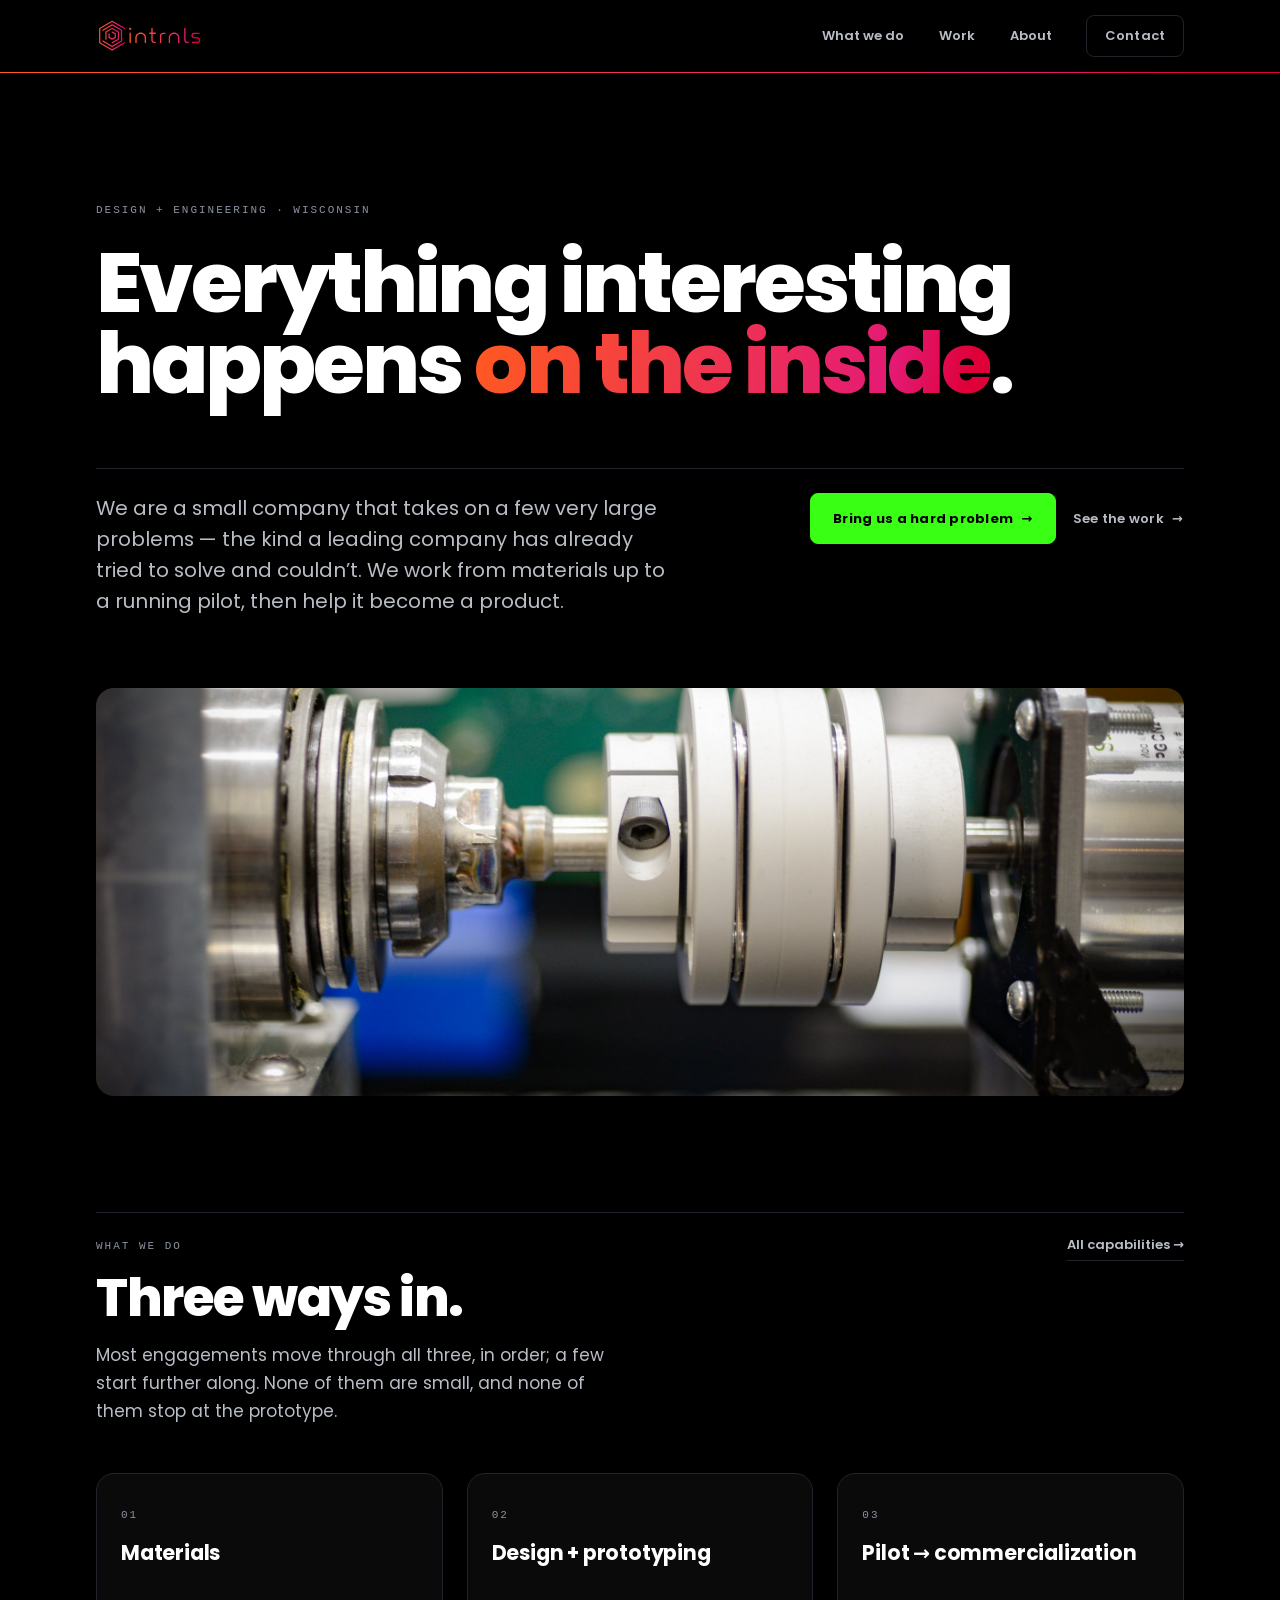
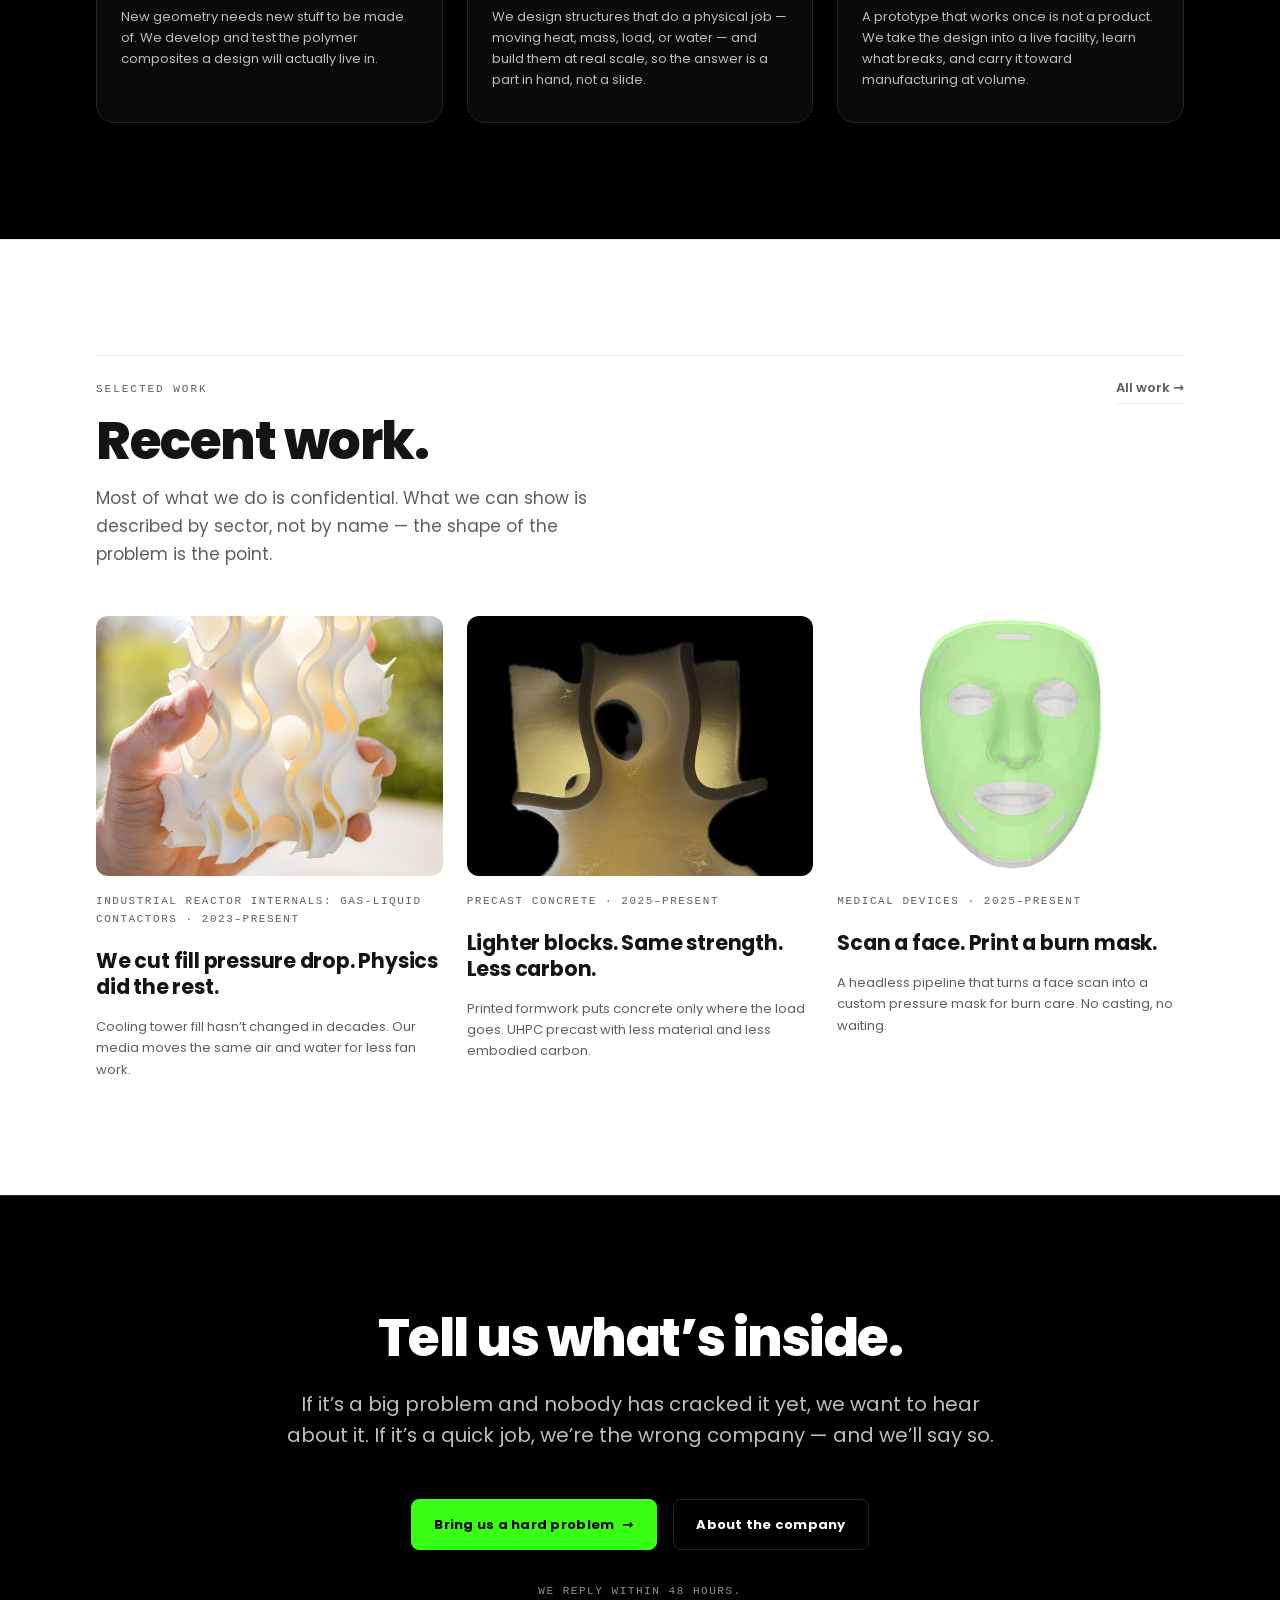
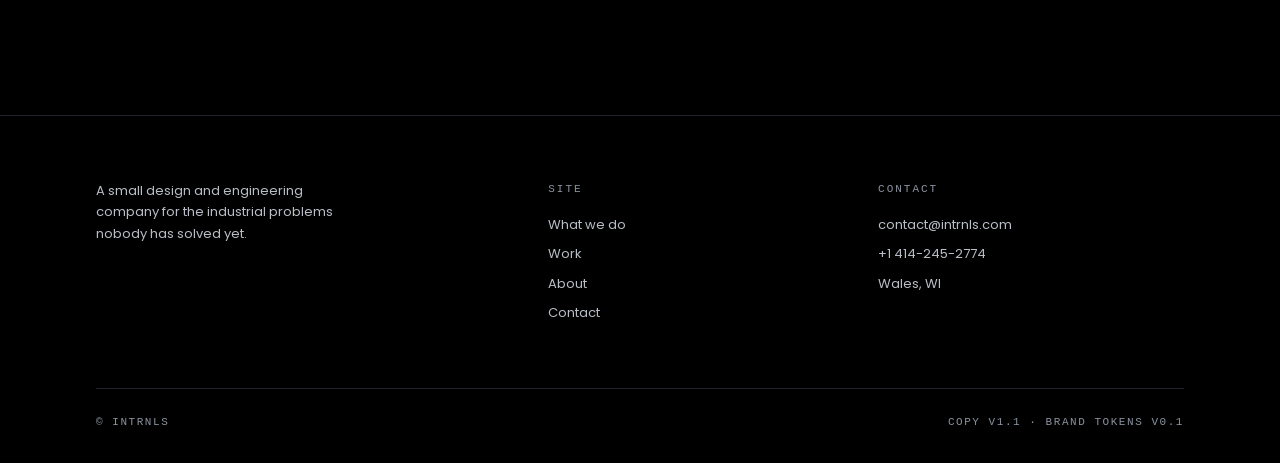
==== web/index.html @ 009dcd93 "Publish a website, not a working tree The deploy handed the whole of web/ to Pages, so build sources" ====
<!doctype html>
<html lang="en" data-ground="lab">
<head>
<meta charset="utf-8">
<meta name="viewport" content="width=device-width, initial-scale=1">
<title data-slot="page-title">intrnls — a design and engineering company for hard industrial problems</title>
<meta name="description" data-slot="meta-description" content="intrnls is a small design and engineering company that takes on a few very hard industrial problems at a time — from materials to pilot to commercialization.">
<!-- OPEN GRAPH, per-page half. Mirrors the <title> and the meta description
     directly above, word for word: two sources for one sentence drift apart, and
     the link preview is the copy nobody re-reads. The shared half (og:image,
     og:type, twitter:card) is in the include below.
     ⚠ og:url is ABSOLUTE and the domain is an ASSUMPTION — see the include. -->
<meta property="og:title" content="intrnls — a design and engineering company for hard industrial problems">
<meta property="og:description" content="intrnls is a small design and engineering company that takes on a few very hard industrial problems at a time — from materials to pilot to commercialization.">
<meta property="og:url" content="https://intrnls.com/">
<!-- @include:head-common -->
<!-- GENERATED BLOCK — edits here are overwritten. One source:
     web/_include/head-common.html, then  python3 web/_include/sync.py  .
     Per-page <title> and <meta name="description"> live in the page ABOVE the
     marker, because they are per-page by definition. -->
<meta name="color-scheme" content="dark light">

<!-- OPEN GRAPH — LIVE as of 2026-08-20. The card is real art now (img/og-card.jpg,
     1200x630: the same bench photograph as the Home hero, cropped to 1.91:1), so the
     block is no longer a claim we cannot stand behind.
     SPLIT, deliberately: og:title / og:description / og:url are PER PAGE and live in
     each page's <head> ABOVE the include marker, next to <title> and
     <meta name="description">, which they mirror word for word. Only the parts that
     are genuinely the same on every page are here. Do not move the per-page half into
     this partial — every page would then share Home's title in every link preview.
     ⚠ ABSOLUTE URL, UNCONFIRMED DOMAIN. og:image and og:url must be absolute — a
     relative path is not fetchable by Slack, iMessage or LinkedIn. We do not have a
     domain yet; https://intrnls.com/ is the assumption. If the site ships anywhere
     else, THESE MUST BE CORRECTED — here and in the og:url on all six pages
     (grep -rn 'https://intrnls.com' web/) — or every link preview breaks. -->
<meta property="og:type" content="website">
<meta property="og:site_name" content="intrnls">
<meta property="og:locale" content="en_US">
<meta property="og:image" content="https://intrnls.com/img/og-card.jpg">
<meta property="og:image:width" content="1200">
<meta property="og:image:height" content="630">
<meta property="og:image:alt" content="Close-up of a bench rig: a white flexible shaft coupling joins a polished steel shaft to a stack of precision bearings, a green circuit board out of focus behind.">
<meta name="twitter:card" content="summary_large_image">

<!-- Favicon: the real mark (Artboard 5, supplied 2026-08-20), replacing
     the placeholder gradient tile. Browser chrome, not a page surface, so it
     does not count against the one-logo-per-surface rule. External file (not
     inlined like the header lockup) — no currentColor need, it never sits on
     the page's own background. -->
<link rel="icon" type="image/svg+xml" href="img/favicon.svg">

<!-- One line, deliberately blocking and inline: marks the document as scripted BEFORE
     first paint, so the CSS can show a working stacked nav (instead of a Menu button
     that does nothing) when JavaScript is off. Nothing else runs inline. -->
<script>document.documentElement.classList.add('js')</script>

<!-- Tokens first, site second. tokens.css is a VERBATIM sync of brand/tokens.css —
     re-sync it, never edit it here. site.css declares no palette of its own. -->
<link rel="stylesheet" href="css/tokens.css">
<link rel="stylesheet" href="css/site.css">
<link rel="preload" as="font" type="font/woff2" href="fonts/poppins-latin-800.woff2" crossorigin>

<!-- The site's only global script: the mobile menu. Deferred, and nothing on any page
     needs it to render, read or be navigated. -->
<script src="js/site.js" defer></script>
<!-- /@include:head-common -->
</head>

<!--
  ===========================================================================
  intrnls.com — HOME (reference page). Art direction: see web/README.md.
  GROUND: Lab (black). One gradient moment: the hero headline. One logo: the
  header wordmark. One ground flip: the Work band (Cashmere).
  COPY: every replaceable string is marked  data-slot="…"  — grep for it.
        Prose slots read finished on purpose; ASSET and FACT slots are visibly
        empty on purpose. Never fill a fact slot with something invented.
  ===========================================================================
-->
<body>

<!-- @include:header nav=home -->
<!-- GENERATED BLOCK — edits here are overwritten. The one source for the skip link,
     the header and the primary nav is web/_include/header.html; change it there and
     run  python3 web/_include/sync.py  to push it into every page. -->
<a class="skip" href="#main">Skip to content</a>

<header class="site-head">
  <div class="container head-bar">
    <!-- THE ONE LOGO ON THIS SURFACE. Real lockup, supplied 2026-08-20
         (intrnls_logos.zip, Artboard 3) — replaces the typeset stand-in. Inlined
         (not <img src>) because its keyline stroke is set to currentColor so ONE
         file works on both Lab and Cashmere headers: .brand sets color:var(--fg),
         the SVG inherits it, no second asset or CSS toggle needed. Source of
         record + the other 4 artboards: design/incoming-photos/logos-source/.
         svg is aria-hidden — the parent link's aria-label carries the accessible
         name, so nothing announces the mark twice. -->
    <a class="brand" href="index.html" aria-label="intrnls — home" data-nav="home" aria-current="page"><svg aria-hidden="true" xmlns="http://www.w3.org/2000/svg" xmlns:xlink="http://www.w3.org/1999/xlink" viewBox="0 0 540 180"><defs><style>.cls-1{fill:none;stroke-width:0px}.cls-2{clip-path:url(#clippath-1)}.cls-3{fill:url(#New_Gradient_Swatch_1-2);stroke-width:7px}.cls-3,.cls-4{stroke:currentColor;stroke-miterlimit:10}.cls-4{fill:url(#New_Gradient_Swatch_1);stroke-width:4px}.cls-5{clip-path:url(#clippath)}</style><clipPath id="clippath"><path class="cls-1" d="M80.93,13.14c-.52,0-1.04.13-1.5.4L17.08,49.54c-.93.53-1.5,1.53-1.5,2.6v72c0,1.07.57,2.06,1.5,2.6l62.35,36c.91.53,2.09.53,3,0l62.35-36c1.43-.83,1.93-2.67,1.1-4.1-.83-1.43-2.66-1.93-4.1-1.1l-60.85,35.13-59.35-34.27V53.87l59.35-34.27,60.85,35.13c1.43.83,3.27.33,4.1-1.1.83-1.43.33-3.27-1.1-4.1L82.43,13.54c-.46-.27-.98-.4-1.5-.4ZM34.17,112.11c-.26,0-.52.04-.78.1-.77.21-1.42.7-1.82,1.4-.83,1.43-.33,3.27,1.1,4.1l46.77,27c.91.53,2.09.53,3,0l46.77-27c.93-.53,1.5-1.53,1.5-2.6v-54c0-1.07-.57-2.06-1.5-2.6l-46.77-27c-.93-.54-2.07-.53-3,0l-46.77,27c-1.43.83-1.93,2.67-1.1,4.1.4.69,1.05,1.19,1.82,1.4.77.21,1.58.1,2.27-.3l45.27-26.13,43.77,25.27v50.54l-43.77,25.27-45.27-26.13c-.46-.27-.98-.4-1.5-.4ZM80.93,55.58l28.18,16.27v32.54l-29.68,17.13c-1.43.83-1.93,2.67-1.1,4.1.53.93,1.53,1.5,2.6,1.5.52,0,1.04-.14,1.49-.4h0s31.18-18,31.18-18c.93-.53,1.5-1.53,1.5-2.6v-36c0-1.07-.57-2.06-1.5-2.6l-31.18-18c-.93-.54-2.07-.53-3,0l-31.18,18c-.93.53-1.5,1.53-1.5,2.6v36c0,1.65,1.35,3,3,3s3-1.35,3-3v-34.27l28.18-16.27ZM65.35,76.09c-1.65,0-3,1.35-3,3v18c0,1.07.57,2.06,1.5,2.6l15.59,9c.91.53,2.09.53,3,0l15.59-9c.93-.53,1.5-1.53,1.5-2.6v-18c0-1.07-.57-2.06-1.5-2.6l-15.59-9c-1.43-.83-3.27-.33-4.1,1.1-.4.69-.51,1.5-.3,2.28.21.77.7,1.42,1.4,1.82l14.09,8.13v14.54l-12.59,7.27-12.59-7.27v-16.27c0-1.65-1.35-3-3-3Z"/></clipPath><linearGradient id="New_Gradient_Swatch_1" x1="12.58" y1="87.94" x2="149.02" y2="87.94" gradientUnits="userSpaceOnUse"><stop offset="0" stop-color="#ff5a1f"/><stop offset=".8" stop-color="#e41a74"/><stop offset=".95" stop-color="#de0037"/></linearGradient><clipPath id="clippath-1"><path class="cls-1" d="M390.42,79.39c2.79,0,5.45.54,7.89,1.62,2.39,1.05,4.5,2.49,6.28,4.27s3.22,3.9,4.27,6.28c1.07,2.44,1.62,5.1,1.62,7.89v23.4c0,.91.31,1.62,1.01,2.32s1.42,1.02,2.33,1.02c.99,0,1.74-.31,2.45-1.01.7-.7,1.01-1.42,1.01-2.33v-23.4c0-3.73-.71-7.26-2.11-10.49-1.42-3.26-3.35-6.12-5.75-8.52-2.39-2.39-5.26-4.33-8.52-5.75-3.22-1.4-6.75-2.11-10.48-2.11s-7.14.71-10.37,2.11c-3.26,1.42-6.12,3.35-8.52,5.75-2.4,2.4-4.33,5.26-5.75,8.52-1.4,3.22-2.11,6.75-2.11,10.48v23.4c0,.91.31,1.62,1.01,2.32s1.42,1.02,2.33,1.02c.97,0,1.69-.3,2.35-.98.69-.71.99-1.44.99-2.36v-23.4c0-2.8.54-5.46,1.62-7.89,1.05-2.39,2.49-4.5,4.27-6.28,1.78-1.78,3.93-3.22,6.37-4.28,2.47-1.07,5.1-1.61,7.81-1.61ZM335.94,73.19c-2.17,0-4.29.42-6.29,1.24-2.03.83-3.75,1.98-5.27,3.5-1.52,1.52-2.67,3.25-3.5,5.27-.82,2-1.24,4.12-1.24,6.29v33.36c0,.91.31,1.62,1.01,2.32s1.42,1.02,2.33,1.02c.97,0,1.69-.3,2.35-.98.69-.71.99-1.44.99-2.36v-33.36c0-2.39.9-4.62,2.67-6.63l.31-.31c2.01-1.78,4.24-2.68,6.64-2.68h8.88c.93,0,1.66-.31,2.36-.99.67-.66.98-1.38.98-2.35s-.3-1.69-.98-2.35c-.71-.69-1.44-.99-2.36-.99h-8.88ZM223.38,79.39c2.79,0,5.45.54,7.89,1.62,2.39,1.05,4.5,2.49,6.28,4.27s3.22,3.9,4.27,6.28c1.07,2.44,1.62,5.1,1.62,7.89v23.4c0,.91.31,1.62,1.01,2.32s1.42,1.02,2.33,1.02c.99,0,1.74-.31,2.45-1.01.7-.7,1.01-1.42,1.01-2.33v-23.4c0-3.73-.71-7.26-2.11-10.49-1.42-3.26-3.35-6.12-5.75-8.52-2.39-2.39-5.26-4.33-8.52-5.75-3.22-1.4-6.75-2.11-10.48-2.11s-7.14.71-10.37,2.11c-3.26,1.42-6.12,3.35-8.52,5.75-2.4,2.4-4.33,5.26-5.75,8.52-1.4,3.22-2.11,6.75-2.11,10.48v23.4c0,.91.31,1.62,1.01,2.32s1.42,1.02,2.33,1.02c.97,0,1.69-.3,2.35-.98.69-.71.99-1.44.99-2.36v-23.4c0-2.8.54-5.46,1.62-7.89,1.05-2.39,2.49-4.5,4.27-6.28,1.78-1.78,3.93-3.22,6.37-4.28,2.47-1.07,5.1-1.61,7.81-1.61ZM170.82,72.59c-.97,0-1.69.3-2.35.98-.68.71-.99,1.47-.99,2.48v46.8c0,.93.31,1.66.99,2.36.66.68,1.38.98,2.35.98.91,0,1.62-.31,2.33-1.01.7-.7,1.01-1.42,1.01-2.33v-46.8c0-.99-.31-1.74-1.02-2.45-.7-.7-1.42-1.01-2.32-1.01ZM170.82,48.47c-1.65,0-2.93.5-4.03,1.58-1.08,1.06-1.59,2.3-1.59,3.92s.51,2.9,1.61,4c1.1,1.1,2.38,1.62,4.01,1.62,1.55,0,2.78-.51,3.88-1.62,1.1-1.1,1.62-2.37,1.62-4s-.5-2.86-1.59-3.92c-1.1-1.08-2.35-1.58-3.91-1.58ZM481.97,118.91c-.91,0-1.62.31-2.33,1.01-.7.7-1.01,1.46-1.01,2.45,0,.91.31,1.62,1.01,2.32s1.42,1.02,2.33,1.02h25.56c1.95,0,3.76-.36,5.55-1.11,1.77-.74,3.34-1.8,4.7-3.15,1.35-1.35,2.36-2.87,3.07-4.65.72-1.8,1.07-3.59,1.07-5.48s-.31-3.52-.91-5.12c-.61-1.6-1.47-3.04-2.55-4.28-1.07-1.23-2.37-2.25-3.87-3.05-1.5-.8-3.18-1.34-4.99-1.6l-19.8-2.42c-1.74-.29-3.28-1.14-4.44-2.45-1.21-1.35-1.84-3.03-1.84-4.85,0-2.05.79-3.92,2.29-5.42,1.49-1.49,3.37-2.28,5.41-2.28h23.76c1.01,0,1.78-.31,2.48-.99.68-.66.98-1.38.98-2.35s-.3-1.69-.98-2.35c-.71-.69-1.47-.99-2.48-.99h-23.76c-1.99,0-3.87.37-5.59,1.1-1.72.73-3.24,1.76-4.5,3.06-1.3,1.33-2.36,2.91-3.15,4.68-.76,1.7-1.14,3.56-1.14,5.54,0,1.8.3,3.49.9,5.03.61,1.58,1.46,2.95,2.58,4.21,1.13,1.26,2.48,2.33,4.01,3.18,1.49.82,3.04,1.31,4.75,1.5,3.1.41,6.37.83,9.89,1.26,3.53.44,6.82.86,9.86,1.26l.13.02c1.73.29,3.27,1.14,4.43,2.44,1.21,1.36,1.85,3.04,1.85,4.85,0,2.05-.77,3.9-2.23,5.35-1.46,1.46-3.35,2.23-5.47,2.23h-25.56ZM444.42,48.47c-.93,0-1.66.31-2.36.99-.68.66-.98,1.38-.98,2.35v57.6c0,2.26.42,4.31,1.27,6.29.86,1.98,2.04,3.74,3.52,5.22,1.48,1.48,3.24,2.67,5.21,3.52,1.98.86,4.03,1.27,6.29,1.27h2.4c.97,0,1.69-.3,2.35-.98.69-.71.99-1.44.99-2.36,0-1.01-.31-1.78-.99-2.49-.65-.67-1.38-.97-2.35-.97h-2.4c-2.57,0-4.91-.94-6.75-2.72-1.88-1.81-2.87-4.16-2.87-6.78v-57.6c0-.99-.29-1.72-.96-2.39-.66-.66-1.4-.95-2.39-.95ZM268.98,72.59c-.91,0-1.62.31-2.33,1.01-.7.7-1.01,1.46-1.01,2.45,0,.91.31,1.62,1.01,2.32s1.42,1.02,2.33,1.02h7.58v30.02c0,2.23.43,4.34,1.27,6.29.85,1.97,2.03,3.7,3.49,5.13,1.49,1.45,3.25,2.63,5.24,3.49,1.98.86,4.03,1.27,6.29,1.27h3c.99,0,1.72-.29,2.39-.96.66-.66.95-1.4.95-2.38,0-.93-.31-1.66-.99-2.37-.65-.67-1.38-.97-2.35-.97h-3c-2.6,0-4.93-.96-6.74-2.77-1.81-1.8-2.76-4.13-2.76-6.73v-30.02h13.22c.97,0,1.69-.3,2.35-.98.69-.71.99-1.44.99-2.36,0-1.01-.31-1.78-.99-2.48-.65-.67-1.38-.98-2.35-.98h-13.22v-20.78c0-.97-.3-1.69-.98-2.35-.71-.68-1.47-.99-2.48-.99-.93,0-1.66.31-2.36.99-.68.66-.98,1.38-.98,2.35v20.78h-7.58Z"/></clipPath><linearGradient id="New_Gradient_Swatch_1-2" x1="160.51" y1="87.33" x2="526.6" y2="87.33" xlink:href="#New_Gradient_Swatch_1"/></defs><g class="cls-5"><rect class="cls-4" x="12.58" y="10.68" width="136.44" height="154.52"/></g><g class="cls-2"><rect class="cls-3" x="160.51" y="29.45" width="366.09" height="115.77"/></g></svg></a>

    <button class="nav-toggle" id="navToggle" aria-expanded="false" aria-controls="primary-nav">
      <span class="bars" aria-hidden="true"><i></i><i></i><i></i></span>
      <span>Menu</span>
    </button>

    <nav class="nav" id="primary-nav" aria-label="Primary">
      <a href="what-we-do.html" data-nav="what-we-do">What we do</a>
      <!-- WORK IS IN THE NAV — a deliberate decision, 2026-08-16. It was hidden per README §1
           (three empty cards read worse than no page), but hiding it from the nav alone was
           incoherent: the Home hero, the Home section link and the footer all still pointed
           here, and Home previewed the same three empty cards at the time. Consistency beat
           concealment — show it and own that it was thin.
           UPDATE: all four cards are now cleared to publish and photographed (see work.html's
           header comment, 2026-08-19/20) — the reservation this comment used to describe is
           over. Art director's note: flip Work to FIRST in the nav now that the condition §1
           set is met; that call has not been made yet. -->
      <a href="work.html" data-nav="work">Work</a>
      <a href="about.html" data-nav="about">About</a>
      <!-- Deliberately btn-line, not btn-go: the filled acid green is reserved for the
           page's primary action so the hero/CTA button stays the hottest thing on screen. -->
      <a class="btn btn-line" href="contact.html" data-nav="contact">Contact</a>
    </nav>
  </div>
</header>
<!-- /@include:header -->

<!-- tabindex="-1" so the skip link actually MOVES focus, not just the scroll
     position: Chrome and Firefox will forward focus to a non-focusable anchor
     target, Safari will not. No ring appears — the ring is :focus-visible. -->
<main id="main" tabindex="-1">

  <!-- ======================= HERO ======================= -->
  <section class="hero" aria-labelledby="hero-h">
    <div class="container">
      <span class="kicker" data-slot="hero-eyebrow">Design + engineering &middot; Wisconsin</span>

      <!-- THE PAGE'S ONE GRADIENT MOMENT — .grad on the phrase, README §3.
           It was briefly removed: the hero was an abstract magenta-to-orange RENDER,
           which WAS a gradient, so gradient type stacked on top of it would have been
           the second moment. That render was a mistake (the brief asked for a
           photograph) and has been replaced by a real one — cool greys, silver and a
           green board — which does not compete with gradient text at all. The moment
           belongs to the headline again (2026-08-20).
           The rule that came out of that episode STAYS: at most one moment per page,
           and an image can be the one that spends it. If the hero is ever swapped for
           something saturated, this .grad comes off again — not both. -->
      <h1 class="h1" id="hero-h" data-slot="hero-headline">
        Everything interesting<br class="brk"> happens <span class="grad">on the inside</span>.
      </h1>

      <div class="hero-foot">
        <p class="lede" data-slot="hero-standfirst">
          We are a small company that takes on a few very large problems &mdash; the kind a
          leading company has already tried to solve and couldn&rsquo;t. We work from materials
          up to a running pilot, then help it become a product.
        </p>
        <div class="hero-actions">
          <a class="btn btn-go" href="contact.html">Bring us a hard problem <span class="arw" aria-hidden="true">&rarr;</span></a>
          <a class="btn btn-text" href="work.html">See the work <span class="arw" aria-hidden="true">&rarr;</span></a>
        </div>
      </div>
    </div>
  </section>

  <!-- THE HERO PHOTOGRAPH. Above the fold, so it is deliberately NOT lazy:
       fetchpriority="high", no loading="lazy". width/height are the file's real
       pixels (2400x900) so the box is reserved before the bytes arrive and nothing
       below it jumps; site.css gives it height:auto so the ratio, not the attribute,
       sets the height.
       It is NOT the gradient moment — see the h1. It is cool neutral greys with one
       blue panel and a green board, and the gradient headline sits above it happily.
       ⚠ .hero-media RE-CROPS TO 4:3 UNDER 640px (site.css §8) — object-fit:cover takes
       the middle, so the subject has to survive losing both edges. Verified at 390px:
       the coupling and the bearing stack are both still in frame.
       The alt describes what is actually in the frame; it is not "hero image". -->
  <div class="container">
    <img class="hero-media" src="img/hero-home.jpg" width="2400" height="900"
         decoding="async" fetchpriority="high"
         alt="Close-up of a bench rig: a white flexible shaft coupling with a hex set screw joins a polished steel shaft to a stack of precision bearings, with a green circuit board and a blue fixture out of focus behind.">
  </div>

  <!-- ======================= WHAT WE DO ======================= -->
  <section class="band" aria-labelledby="cap-h">
    <div class="container">
      <div class="sec-head">
        <div>
          <span class="kicker">What we do</span>
          <h2 class="h2" id="cap-h" data-slot="cap-headline">Three ways in.</h2>
          <p class="deck" data-slot="cap-deck">
            Most engagements move through all three, in order; a few start further along.
            None of them are small, and none of them stop at the prototype.
          </p>
        </div>
        <a class="sec-more" href="what-we-do.html">All capabilities &rarr;</a>
      </div>

      <!-- The three axes are the copy deck's, not the skeleton's: Materials /
           Design + prototyping / Pilot -> commercialization. The hrefs are the matching
           section ids on What We Do — renamed with the titles, so the anchor and the
           heading it lands on say the same thing. Change one, change the other.
           The card tags (.tags) were cut deliberately 2026-08-20: no
           source ever supplied the words, and every other slot on this site
           goes through the worksheet or copy deck before it becomes public
           text. Re-add per README §13.3's "Tag chips" row if real terms are
           ever supplied — that row is stale too and still calls them
           reserved, not cut. -->
      <div class="cards">
        <article class="card">
          <span class="idx">01</span>
          <h3 class="h3"><a href="what-we-do.html#materials" data-slot="cap-1-title">Materials</a></h3>
          <p data-slot="cap-1-body">
            New geometry needs new stuff to be made of. We develop and test the polymer
            composites a design will actually live in.
          </p>
        </article>

        <article class="card">
          <span class="idx">02</span>
          <h3 class="h3"><a href="what-we-do.html#design-prototyping" data-slot="cap-2-title">Design + prototyping</a></h3>
          <p data-slot="cap-2-body">
            We design structures that do a physical job &mdash; moving heat, mass, load, or
            water &mdash; and build them at real scale, so the answer is a part in hand, not
            a slide.
          </p>
        </article>

        <article class="card">
          <span class="idx">03</span>
          <h3 class="h3"><a href="what-we-do.html#pilot" data-slot="cap-3-title">Pilot &rarr; commercialization</a></h3>
          <p data-slot="cap-3-body">
            A prototype that works once is not a product. We take the design into a live
            facility, learn what breaks, and carry it toward manufacturing at volume.
          </p>
        </article>
      </div>
    </div>
  </section>

  <!-- ======================= WORK — THE ONE GROUND FLIP ======================= -->
  <!-- Cashmere. Photography and long captions need the light ground; this is also
       the page's breath. Exactly one flip per page — do not add a second. -->
  <section class="band" data-ground="cashmere" aria-labelledby="work-h">
    <div class="container">
      <div class="sec-head">
        <div>
          <span class="kicker">Selected work</span>
          <h2 class="h2" id="work-h" data-slot="work-headline">Recent work.</h2>
          <p class="deck" data-slot="work-deck">
            Most of what we do is confidential. What we can show is described by sector, not
            by name &mdash; the shape of the problem is the point.
          </p>
        </div>
        <a class="sec-more" href="work.html">All work &rarr;</a>
      </div>

      <!-- THE THREE THAT LEAD. Four projects are cleared to publish; Work shows all
           four, Home shows three, because Home is a teaser and not an index (team,
           2026-08-19). The three here are the flagship contactor work (the deepest, and
           the only one that has been through a pilot), precast concrete (the same
           industrial-infrastructure argument at a second scale), and the burn mask (the
           furthest jump in sector). Consumer wearables
           is held for the Work page — it and the burn mask are both body-fitting printed
           parts, and running both here makes the row read narrower than the work is.
           ⚠ THE NUMBERS ARE CUT — a deliberate decision, 2026-08-19. The contactor summary
           originally carried a pressure-drop multiple, a fan-bill percentage and the
           phrase "independently validated". None of the three may print anywhere on this
           site. The summary describes the mechanism instead. Do not restore them from an
           older draft; they are cut, not pending.
           Titles and summaries are the team's own wording.
           ⚠ IMAGES: ALL THREE CARDS HERE HAVE A PHOTOGRAPH now. The contactor card
           has one because the supplied photograph plainly shows the media that card
           describes. The precast card has the printed formwork itself, unfilled,
           confirmed deliberately 2026-08-20 — see work.html's card-3 comment,
           the "formwork not concrete" distinction is load-bearing. The burn-mask
           card has a synthetic (non-PII) face wearing the mask, re-rendered
           2026-08-20 in acid green — see work.html's card-4 comment for the color
           and provenance check before touching it. If a fourth project ever clears,
           this section still shows three; Work is the index, this is the teaser. -->
      <div class="work-grid">
        <article class="work-item">
          <img class="shot" src="img/work-3.jpg" width="1200" height="900"
               loading="lazy" decoding="async"
               alt="A hand holds up a white 3D-printed block of stacked wavy fins; sunlight behind it glows through the curved channels and the round openings cut into them.">
          <span class="meta">Industrial reactor internals: gas-liquid contactors &middot; 2023&ndash;present</span>
          <h3 class="h3" data-slot="work-1-title">We cut fill pressure drop. Physics did the rest.</h3>
          <p data-slot="work-1-body">
            Cooling tower fill hasn&rsquo;t changed in decades. Our media moves the same air and
            water for less fan work.
          </p>
        </article>

        <article class="work-item">
          <img class="shot" src="img/work-4.jpg" width="1200" height="900"
               loading="lazy" decoding="async"
               alt="Close-up inside a void of a 3D-printed lattice formwork, warm-lit against pure black, before concrete is cast into it.">
          <span class="meta">Precast concrete &middot; 2025&ndash;present</span>
          <h3 class="h3" data-slot="work-2-title">Lighter blocks. Same strength. Less carbon.</h3>
          <p data-slot="work-2-body">
            Printed formwork puts concrete only where the load goes. UHPC precast with less
            material and less embodied carbon.
          </p>
        </article>

        <article class="work-item">
          <img class="shot" src="img/work-5.jpg" width="1200" height="900"
               loading="lazy" decoding="async"
               alt="Front view of a synthetic (non-PII) face wearing a translucent acid-green pressure mask, cut for the eyes, nose and mouth, on a pure white background.">
          <span class="meta">Medical devices &middot; 2025&ndash;present</span>
          <h3 class="h3" data-slot="work-3-title">Scan a face. Print a burn mask.</h3>
          <p data-slot="work-3-body">
            A headless pipeline that turns a face scan into a custom pressure mask for burn
            care. No casting, no waiting.
          </p>
        </article>
      </div>
    </div>
  </section>

  <!-- NO PROOF ROW. Client marks / numbers / named quotes were cut outright by the
       team on 2026-08-19 — not deferred, not reserved. The Work band now runs
       straight into the CTA; both are .band, so the section rhythm and the hairline
       between them are unchanged. -->

  <!-- ======================= CTA ======================= -->
  <!-- Green, not gradient. The hero already spent the page's gradient moment. -->
  <section class="band cta" aria-labelledby="cta-h">
    <div class="container">
      <h2 class="h2" id="cta-h" data-slot="cta-headline">Tell us what&rsquo;s inside.</h2>
      <p class="lede" data-slot="cta-body">
        If it&rsquo;s a big problem and nobody has cracked it yet, we want to hear about it.
        If it&rsquo;s a quick job, we&rsquo;re the wrong company &mdash; and we&rsquo;ll say so.
      </p>
      <div class="cta-actions">
        <a class="btn btn-go" href="contact.html">Bring us a hard problem <span class="arw" aria-hidden="true">&rarr;</span></a>
        <a class="btn btn-line" href="about.html">About the company</a>
      </div>
      <!-- A REAL COMMITMENT, supplied 2026-08-19 — no longer a reserved slot.
           It prints on all five CTA bands from one wording; change it in all five or
           the site promises two different things. -->
      <p class="fineprint" data-slot="cta-fineprint">We reply within 48 hours.</p>
    </div>
  </section>

</main>

<!-- @include:footer -->
<!-- GENERATED BLOCK — edits here are overwritten. One source: web/_include/footer.html,
     then  python3 web/_include/sync.py  .
     NO WORDMARK and no brand heading — the header carries the one logo on this
     surface and the copyright line already names the company (web/README.md §8). -->
<footer class="site-foot">
  <div class="container">
    <div class="foot-grid">
      <div>
        <p class="foot-lede" data-slot="foot-lede">
          A small design and engineering company for the industrial problems nobody has
          solved yet.
        </p>
      </div>
      <div>
        <h2>Site</h2>
        <ul>
          <li><a href="what-we-do.html">What we do</a></li>
          <li><a href="work.html">Work</a></li>
          <li><a href="about.html">About</a></li>
          <li><a href="contact.html">Contact</a></li>
        </ul>
      </div>
      <div>
        <h2>Contact</h2>
        <!-- REAL FACTS, supplied 2026-08-19. The tel: href is E.164 so it
             dials from a phone; the visible text stays in the form he wrote it.
             Never replace one of these with an invented value — delete it instead. -->
        <ul>
          <li><a href="mailto:contact@intrnls.com">contact@intrnls.com</a></li>
          <li><a href="tel:+14142452774">+1 414-245-2774</a></li>
          <li>Wales, WI</li>
        </ul>
      </div>
      <!-- NO "ELSEWHERE" COLUMN. We were given no social accounts, so the column
           and its heading are gone rather than standing empty; .foot-grid is three
           columns to match. Re-adding it is this block plus the column count. -->
    </div>
    <div class="foot-rule">
      <span>&copy; intrnls</span>
      <!-- True about the artefact, not a claim about the company. "Skeleton v0.1"
           was dropped 2026-08-21: the site has real copy, a real logo, real
           photographs on all four Work cards and real contact details, so calling
           the whole build a "skeleton" to every visitor read as stale, not honest.
           Copy deck v1.1 and brand tokens v0.1 are still accurate version numbers
           (README §13, brand/tokens.css) and stay. A few fact slots are still
           genuinely reserved — see the punch list in web/README.md §13.3 — but a
           handful of open slots isn't a skeleton. -->
      <span class="right">copy v1.1 &middot; brand tokens v0.1</span>
    </div>
  </div>
</footer>
<!-- /@include:footer -->


</body>
</html>
---- web/css/tokens.css ----
/* ============================================================================
   intrnls — brand design tokens  ·  v0.1  (proposed, pending Matthew+David sign-off)
   CANONICAL SOURCE: the private comms repo, identity/tokens/tokens.css
   Consumer repos SYNC this file — never fork or re-declare it.
   NOTE: some consumers are PUBLIC — nothing in this file (or the synced README)
   may name private repos or link private issues; it ships to intrnls.com.
   Doctrine + rationale: ../PALETTE.md
   ----------------------------------------------------------------------------
   Ground truth = this repo + the intrnls.com hero. One gradient, two grounds,
   one outlaw accent (acid green). NO cyan. NO amber.
   ============================================================================ */

:root {
  /* ---- brand primitives (never change these hexes) ---- */
  --intrnls-orange:  #FF5A1F;   /* gradient start · hero · action        */
  --intrnls-magenta: #E41A74;   /* the ONE pink — logo magenta            */
  --intrnls-crimson: #DE0037;   /* gradient end · warn/critical · trail   */
  --intrnls-green:   #39FF14;   /* acid green — go / alive / the accent   */
  --intrnls-black:   #000000;   /* "Lab" ground                           */
  --intrnls-white:   #FFFFFF;   /* "Cashmere" ground                      */

  /* the signature. warm→cool, orange leads, crimson trails. */
  --intrnls-gradient: linear-gradient(100deg,
      #FF5A1F 0%, #E41A74 80%, #DE0037 95%);
  /* vertical variant for tall surfaces (e.g. card backs) */
  --intrnls-gradient-v: linear-gradient(158deg,
      #FF5A1F 0%, #E41A74 56%, #DE0037 100%);

  /* ---- neutrals (warm-biased greys, chosen not defaulted) ---- */
  --intrnls-ink:     #141414;   /* text on Cashmere            */
  --intrnls-slate:   #5A5F66;   /* secondary text / quiet      */
  --intrnls-muted:   #8B8F98;   /* labels / captions           */
  --intrnls-hair:    #ECECEF;   /* hairlines on white          */
  --intrnls-panel:   #0E0E12;   /* raised panel on Lab         */
  --intrnls-edge:    #22242B;   /* hairlines on black          */

  /* ---- semantic state (in-palette; NEVER color-alone — pair with glyph+label) ---- */
  --intrnls-state-go:       var(--intrnls-green);    /* live / confirmed / on   */
  --intrnls-state-warn:     var(--intrnls-orange);   /* caution / staged        */
  --intrnls-state-critical: var(--intrnls-crimson);  /* error / armed / E-stop  */
  --intrnls-state-idle:     var(--intrnls-muted);    /* unknown / blocked       */

  /* ---- type ---- */
  --intrnls-font-display: 'Cera Pro', 'Poppins', system-ui, sans-serif;
  --intrnls-font-body:    'Cera Pro', 'Poppins', system-ui, sans-serif;
  --intrnls-font-mono:    ui-monospace, 'SFMono-Regular', Consolas, Menlo, monospace;

  /* ---- RETIRED — do not use (kept named so linters can flag them) ---- */
  --intrnls-DEPRECATED-cyan:  #22F0FF;  /* Miami-Vice drift — in no brand asset  */
  --intrnls-DEPRECATED-amber: #FFB515;  /* Squarespace theme leak — not brand    */
}

/* ============================================================================
   GROUNDS — apply one to a surface. Style components through --bg/--fg/--accent,
   never against a raw hex. Default (no attribute) = Cashmere (light).
   ============================================================================ */

:root,
[data-ground="cashmere"] {
  --bg:       var(--intrnls-white);
  --fg:       var(--intrnls-ink);
  --fg-quiet: var(--intrnls-slate);
  --fg-muted: var(--intrnls-muted);
  --hairline: var(--intrnls-hair);
  --accent:   var(--intrnls-magenta);   /* single accent moment on light */
  --gradient: var(--intrnls-gradient);
  --go:       var(--intrnls-green);
}

[data-ground="lab"] {
  --bg:       var(--intrnls-black);
  --fg:       var(--intrnls-white);
  --fg-quiet: #B9BDC5;
  --fg-muted: #8B93A0;
  --hairline: var(--intrnls-edge);
  --accent:   var(--intrnls-green);      /* on black, acid green carries it */
  --gradient: var(--intrnls-gradient);
  --go:       var(--intrnls-green);
}

/* Gradient text helper (works on either ground). */
.intrnls-gradient-text {
  background: var(--intrnls-gradient);
  -webkit-background-clip: text;
  background-clip: text;
  color: transparent;
  -webkit-text-fill-color: transparent;
}
---- web/css/site.css ----
/* ============================================================================
   intrnls.com — marketing site stylesheet
   ----------------------------------------------------------------------------
   PALETTE: none declared here. Every colour in this file resolves to a variable
   from css/tokens.css (a verbatim sync of brand/tokens.css). There is no raw hex
   below this line — check it with:  grep -nE "#[0-9a-fA-F]{3,8}" web/css/site.css
   Derived values use color-mix() over token variables ONLY, never a new hue.

   GROUND: set with data-ground="lab" | "cashmere" on <html> (page ground) or on
   any <section> (a band that flips ground). One flip per page, maximum.
   ============================================================================ */

/* ---------------------------------------------------------------------------
   1. TYPE — self-hosted, no CDN, works offline.
   Cera Pro is the owned display face and is NOT redistributed here; when the
   licensed files land, drop them in web/fonts/ and add the @font-face blocks
   ABOVE these — the stack already prefers 'Cera Pro'.

   ⚠ DEPLOY: Poppins is licensed under the SIL Open Font License 1.1, which
   requires the licence to travel WITH the font files. The copyright notice is
   inside each .woff2, but the licence text is NOT — it lives only in
   web/fonts/OFL.txt. Copying the web/ tree satisfies this automatically; an
   asset-graph build that emits only referenced files would silently drop it.
   Ship web/fonts/OFL.txt with the fonts. It costs 4 KB.
   Inventory + reasoning: THIRD-PARTY-NOTICES.md.
   --------------------------------------------------------------------------- */
@font-face{font-family:'Poppins';font-style:normal;font-weight:400;font-display:swap;
  src:url('../fonts/poppins-latin-400.woff2') format('woff2');
  unicode-range:U+0000-00FF,U+0131,U+0152-0153,U+02BB-02BC,U+02C6,U+02DA,U+02DC,U+2000-206F,U+2074,U+20AC,U+2122,U+2191,U+2193,U+2212,U+2215,U+FEFF,U+FFFD;}
@font-face{font-family:'Poppins';font-style:normal;font-weight:500;font-display:swap;
  src:url('../fonts/poppins-latin-500.woff2') format('woff2');
  unicode-range:U+0000-00FF,U+0131,U+0152-0153,U+02BB-02BC,U+02C6,U+02DA,U+02DC,U+2000-206F,U+2074,U+20AC,U+2122,U+2191,U+2193,U+2212,U+2215,U+FEFF,U+FFFD;}
@font-face{font-family:'Poppins';font-style:normal;font-weight:600;font-display:swap;
  src:url('../fonts/poppins-latin-600.woff2') format('woff2');
  unicode-range:U+0000-00FF,U+0131,U+0152-0153,U+02BB-02BC,U+02C6,U+02DA,U+02DC,U+2000-206F,U+2074,U+20AC,U+2122,U+2191,U+2193,U+2212,U+2215,U+FEFF,U+FFFD;}
@font-face{font-family:'Poppins';font-style:normal;font-weight:700;font-display:swap;
  src:url('../fonts/poppins-latin-700.woff2') format('woff2');
  unicode-range:U+0000-00FF,U+0131,U+0152-0153,U+02BB-02BC,U+02C6,U+02DA,U+02DC,U+2000-206F,U+2074,U+20AC,U+2122,U+2191,U+2193,U+2212,U+2215,U+FEFF,U+FFFD;}
@font-face{font-family:'Poppins';font-style:normal;font-weight:800;font-display:swap;
  src:url('../fonts/poppins-latin-800.woff2') format('woff2');
  unicode-range:U+0000-00FF,U+0131,U+0152-0153,U+02BB-02BC,U+02C6,U+02DA,U+02DC,U+2000-206F,U+2074,U+20AC,U+2122,U+2191,U+2193,U+2212,U+2215,U+FEFF,U+FFFD;}

/* ---------------------------------------------------------------------------
   2. SITE SCALE — spacing, type, measure. No colour here.
   Type is in rem with NO px font-size on <html>, so browser zoom and the user's
   own default font size both work. That is the accessibility text-size control
   on a marketing site; a bespoke A-/A/A+ widget belongs on tool surfaces, not here.
   --------------------------------------------------------------------------- */
:root{
  --container: 1200px;
  --gutter: clamp(1.25rem, 5vw, 3.5rem);

  --s1:.25rem; --s2:.5rem;  --s3:.75rem; --s4:1rem;   --s5:1.5rem;
  --s6:2rem;   --s7:3rem;   --s8:4rem;   --s9:6rem;   --s10:8rem;

  --section-y: clamp(4rem, 9vw, 8rem);

  --t-mono:   .6875rem;                       /* 11px, tracked +.18em, uppercase */
  --t-sm:     .8125rem;
  --t-body:   1.0625rem;
  --t-lede:   clamp(1.125rem, 1.55vw, 1.3125rem);
  --t-h3:     clamp(1.25rem, 1.6vw, 1.4375rem);
  --t-h2:     clamp(2rem, 4.2vw, 3.25rem);
  --t-h1:     clamp(2.625rem, 6.6vw, 5.25rem);

  --r-sm:.5rem; --r-md:.75rem; --r-lg:1.125rem;
  --measure: 62ch;

  --ease:.16s cubic-bezier(.4,0,.2,1);
}

/* ---------------------------------------------------------------------------
   3. GROUND-DERIVED SURFACES — all color-mix over tokens, no new hues.
   --label  : the smallest text colour. Deliberately different per ground:
              --fg-muted passes on black but NOT at 11px on white, so Cashmere
              steps up to --fg-quiet. Never demote it back.
   --go-ink : acid green pushed to a readable ink for TEXT on Cashmere. Derived
              from --intrnls-green + --intrnls-black; it is not a new palette entry.
   --------------------------------------------------------------------------- */
:root,[data-ground="cashmere"]{
  color-scheme: light;                        /* native controls match the ground */
  --panel:   color-mix(in srgb, var(--intrnls-ink) 5%, var(--bg));
  --panel-2: color-mix(in srgb, var(--intrnls-ink) 9%, var(--bg));
  --label:   var(--fg-quiet);
  --go-ink:  color-mix(in srgb, var(--intrnls-green) 48%, var(--intrnls-black));
  --on-accent: var(--intrnls-white);
  /* STATE INKS — for form errors and confirmations. Same doctrine as --go-ink:
     derived from the state tokens, never a new hue, and never used colour-alone
     (every state below is glyph + word + colour). Crimson is 5.05:1 on white, so
     on Cashmere it is used neat. */
  --err:     var(--intrnls-state-critical);
  --err-bg:  color-mix(in srgb, var(--intrnls-state-critical) 6%, var(--bg));
  --ok:      var(--go-ink);
  --field-bg: var(--bg);
  /* The filled "go" button, as VARIABLES rather than a ground-descendant rule —
     see the note on .btn-go in §5. On white, neat acid green cannot carry white
     text or black text legibly at 13px, so the fill steps down to --go-ink. */
  --go-fill:       var(--go-ink);
  --go-fill-ink:   var(--intrnls-white);
  --go-fill-hover: color-mix(in srgb, var(--go-ink) 85%, var(--intrnls-black));
}
[data-ground="lab"]{
  color-scheme: dark;
  --panel:   color-mix(in srgb, var(--intrnls-white) 4%, var(--bg));
  --panel-2: color-mix(in srgb, var(--intrnls-white) 8%, var(--bg));
  --label:   var(--fg-muted);
  --go-ink:  var(--intrnls-green);
  --on-accent: var(--intrnls-black);
  /* Neat crimson is only 4.16:1 on black — it FAILS AA for a 13px error message.
     Lifted with white until it passes (measured 5.4:1). Do not demote it back;
     this is the same call --label makes on Cashmere, in the other direction. */
  --err:     color-mix(in srgb, var(--intrnls-state-critical) 74%, var(--intrnls-white));
  --err-bg:  color-mix(in srgb, var(--intrnls-state-critical) 16%, var(--bg));
  --ok:      var(--intrnls-state-go);
  --field-bg: var(--panel);
  --go-fill:       var(--intrnls-green);
  --go-fill-ink:   var(--intrnls-black);
  --go-fill-hover: color-mix(in srgb, var(--intrnls-green) 82%, var(--intrnls-white));
}

/* ---------------------------------------------------------------------------
   4. RESET / BASE
   --------------------------------------------------------------------------- */
*,*::before,*::after{box-sizing:border-box}
html{-webkit-text-size-adjust:100%; scroll-behavior:smooth}
body{
  margin:0;
  background:var(--bg);
  color:var(--fg);
  font-family:var(--intrnls-font-body);
  font-size:var(--t-body);
  line-height:1.65;
  font-weight:400;
  -webkit-font-smoothing:antialiased;
  -moz-osx-font-smoothing:grayscale;
}
img,svg{display:block;max-width:100%}
h1,h2,h3,h4,p,ul{margin:0}
ul{padding:0;list-style:none}
a{color:inherit;text-decoration:none}
button{font:inherit;color:inherit;background:none;border:0}
::selection{background:var(--accent); color:var(--on-accent)}

/* focus is brand law — visible, ground-aware, never removed */
:focus-visible{
  outline:2px solid var(--accent);
  outline-offset:3px;
  border-radius:var(--r-sm);
}

@media (prefers-reduced-motion: reduce){
  html{scroll-behavior:auto}
  *,*::before,*::after{
    animation-duration:.01ms !important; animation-iteration-count:1 !important;
    transition-duration:.01ms !important; scroll-behavior:auto !important;
  }
}

/* ---------------------------------------------------------------------------
   5. PRIMITIVES
   --------------------------------------------------------------------------- */
.container{width:100%; max-width:var(--container); margin-inline:auto; padding-inline:var(--gutter)}

.band{background:var(--bg); color:var(--fg); padding-block:var(--section-y)}
.band + .band{border-top:1px solid var(--hairline)}

.kicker{
  font-family:var(--intrnls-font-mono);
  font-size:var(--t-mono);
  letter-spacing:.18em;
  text-transform:uppercase;
  color:var(--label);
  font-weight:500;
}
.lede{font-size:var(--t-lede); line-height:1.55; color:var(--fg-quiet); max-width:var(--measure)}
.prose{color:var(--fg-quiet); max-width:var(--measure)}

/* Safety net: a display line must never be the thing that makes the page scroll
   sideways. Any authored <br> that is hidden responsively MUST have a space after it. */
h1,h2,h3{font-family:var(--intrnls-font-display); font-weight:800; overflow-wrap:break-word}
.h1{font-size:var(--t-h1); line-height:.96; letter-spacing:-.035em}
.h2{font-size:var(--t-h2); line-height:1.04; letter-spacing:-.028em}
.h3{font-size:var(--t-h3); line-height:1.25; letter-spacing:-.01em; font-weight:700}

/* THE GRADIENT MOMENT. Display sizes only (>=2rem / >=700). Never at body size:
   the crimson tail loses contrast below large-text thresholds. */
.grad{
  background:var(--gradient);
  -webkit-background-clip:text; background-clip:text;
  color:transparent; -webkit-text-fill-color:transparent;
  padding-block:.06em; margin-block:-.06em;   /* stop the clip cropping descenders */
}
@supports not ((background-clip:text) or (-webkit-background-clip:text)){
  .grad{color:var(--intrnls-orange); -webkit-text-fill-color:currentColor}
}

/* ---- buttons ---------------------------------------------------------- */
.btn{
  display:inline-flex; align-items:center; gap:var(--s2);
  padding:.85rem 1.4rem; border-radius:var(--r-sm);
  font-size:var(--t-sm); font-weight:700; letter-spacing:.02em;
  border:1px solid transparent; cursor:pointer;
  transition:background var(--ease), color var(--ease), border-color var(--ease), transform var(--ease);
}
.btn .arw{transition:transform var(--ease)}
.btn:hover .arw{transform:translateX(3px)}

/* primary = the acid-green "go". The only filled control on the page.
   FIXED 2026-08-15 (ux-engineer): this used to be a plain rule plus a
   [data-ground="cashmere"] .btn-go override. That override matched by ANCESTRY,
   so a green button inside a Lab band on a Cashmere page (every interior page's
   CTA) took the Cashmere fill while --go-ink resolved to neat acid green from
   the nearer Lab scope: white text on acid green, measured 1.36:1. Ground-aware
   values belong in ground-scoped VARIABLES, which resolve from the nearest
   ancestor that sets a ground. Do not reintroduce a descendant override here. */
.btn-go{background:var(--go-fill); color:var(--go-fill-ink); border-color:var(--go-fill)}
/* an accent-coloured ring on an accent-coloured fill is a ring you can't see —
   the one control that overrides the global ring colour, and the only one. */
.btn-go:focus-visible,.skip:focus-visible{outline-color:var(--fg)}
.btn-go:hover{background:var(--go-fill-hover); border-color:var(--go-fill-hover)}

/* secondary = outline, quiet */
.btn-line{border-color:var(--hairline); color:var(--fg)}
.btn-line:hover{border-color:var(--fg); background:var(--panel)}

/* tertiary = a text link that behaves like a control */
.btn-text{padding-inline:0; color:var(--fg-quiet); font-weight:600}
.btn-text:hover{color:var(--fg)}

/* ---- section header --------------------------------------------------- */
.sec-head{
  display:grid; grid-template-columns:1fr auto; align-items:start;
  gap:var(--s5) var(--s7); margin-bottom:var(--s7);
  padding-top:var(--s5); border-top:1px solid var(--hairline);
}
.sec-head .kicker{display:block; margin-bottom:var(--s4)}
.sec-head .h2{max-width:18ch}
.sec-head .deck{margin-top:var(--s4); color:var(--fg-quiet); max-width:48ch; font-size:var(--t-body)}
.sec-more{
  white-space:nowrap; margin-top:-.15rem;
  font-size:var(--t-sm); font-weight:600; color:var(--fg-quiet);
  border-bottom:1px solid var(--hairline); padding-bottom:.25rem;
  transition:color var(--ease), border-color var(--ease);
}
.sec-more:hover{color:var(--fg); border-color:var(--accent)}

/* ---------------------------------------------------------------------------
   6. HEADER / NAV  — the only place the logo appears on the page.
   The 1px gradient rule under the bar is CHROME, not the gradient moment; it is
   the same signature the tool surfaces use, so site and cockpit read as one company.
   --------------------------------------------------------------------------- */
.skip{
  position:absolute; left:var(--s4); top:var(--s4); z-index:100;
  transform:translateY(-200%);
  background:var(--go); color:var(--intrnls-black);
  padding:.7rem 1.1rem; border-radius:var(--r-sm); font-weight:700; font-size:var(--t-sm);
}
.skip:focus{transform:none}

.site-head{
  position:sticky; top:0; z-index:50;
  background:color-mix(in srgb, var(--bg) 84%, transparent);
  backdrop-filter:blur(14px); -webkit-backdrop-filter:blur(14px);
  border-bottom:1px solid var(--hairline);
}
.site-head::after{
  content:""; position:absolute; left:0; right:0; bottom:-1px; height:1px;
  background:var(--gradient);
}
.head-bar{display:flex; align-items:center; gap:var(--s5); min-height:4.5rem}

/* LOGO SLOT — real lockup, supplied 2026-08-20 (superseded the plan
   below: two separate stroke-color artboards). The delivered SVG's keyline
   stroke was retargeted to currentColor (web/_include/header.html), so ONE
   inlined file reads correctly on both Cashmere and Lab — color here is the
   only thing that needs to flip per ground, and --fg already does that. */
.brand{
  display:flex; align-items:center; margin-right:auto;
}
/* 2.25rem, not the original 1.75rem — team flagged the mark as hard to
   read on Cashmere (2026-08-20). Diagnosed as a size problem, not a stroke
   problem: this SVG's keyline strokes are 7px/4px in a 540x180 viewBox, so
   at 1.75rem (28px tall) they render sub-pixel thin regardless of colour —
   confirmed on a reliable full-page screenshot, not the flaky small-viewport
   captures this session kept hitting. currentColor stays; a heavier/darker
   stroke would fight the mark's actual (thin, geometric) design intent. */
.brand svg{
  display:block; height:2.25rem; width:auto; color:var(--fg);
}

.nav{display:flex; align-items:center; gap:var(--s2)}
.nav a{
  position:relative; padding:.5rem .85rem; border-radius:var(--r-sm);
  font-size:var(--t-sm); font-weight:600; color:var(--fg-quiet);
  transition:color var(--ease);
}
.nav a:hover{color:var(--fg)}
/* active = colour + underline + aria-current. Never colour alone. */
.nav a[aria-current="page"]{color:var(--fg)}
.nav a[aria-current="page"]::after{
  content:""; position:absolute; left:.85rem; right:.85rem; bottom:.15rem;
  height:2px; background:var(--accent);
}
.nav .btn{margin-left:var(--s3); padding:.6rem 1.1rem}

.nav-toggle{
  display:none; align-items:center; gap:var(--s2); margin-left:auto;
  padding:.55rem .9rem; border:1px solid var(--hairline); border-radius:var(--r-sm);
  font-size:var(--t-sm); font-weight:600; cursor:pointer;
}
.nav-toggle .bars{display:grid; gap:3px}
.nav-toggle .bars i{display:block; width:15px; height:1.5px; background:currentColor}

/* ---------------------------------------------------------------------------
   7. HERO — one focal point: the headline. No competing artwork inside it.
   --------------------------------------------------------------------------- */
.hero{padding-block:clamp(4rem, 10vw, 8.5rem) clamp(3rem, 6vw, 4.5rem)}
.hero .kicker{display:block; margin-bottom:var(--s5)}
.hero .h1{margin-bottom:var(--s8)}

/* the foot row is what stops the hero being a left column against dead space:
   standfirst holds the left, the actions hold the right, a hairline binds them. */
.hero-foot{
  display:grid; grid-template-columns:minmax(0,1fr) auto; align-items:start;
  gap:var(--s5) var(--s8);
  padding-top:var(--s5); border-top:1px solid var(--hairline);
}
.hero-foot .lede{max-width:48ch; margin:0}
.hero-actions{display:flex; flex-wrap:wrap; align-items:center; gap:var(--s4); justify-content:flex-end}

/* ---------------------------------------------------------------------------
   8. SLOTS — the honesty rule.
   PROSE placeholders read finished (they are marked in HTML comments + README).
   ASSET and FACT placeholders are VISIBLY empty. We never render a fake client
   mark, a fake number or a fake quote, not even for one screenshot.
   --------------------------------------------------------------------------- */
.slot{
  display:grid; place-content:center; gap:var(--s3); text-align:center;
  background:var(--panel);
  border:1px dashed color-mix(in srgb, var(--fg) 34%, transparent);
  border-radius:var(--r-md);
  padding:var(--s5);
}
/* .slot-tag also stands alone — a FACT slot inline in running content
   (an inbox, a phone number, a location). Dashed underline = "not filled yet". */
.slot-tag{
  display:inline-block;
  font-family:var(--intrnls-font-mono); font-size:var(--t-mono);
  letter-spacing:.18em; text-transform:uppercase; color:var(--label);
  border-bottom:1px dashed color-mix(in srgb, var(--fg) 34%, transparent);
  padding-bottom:.15rem;
}
.slot .slot-tag{color:var(--fg-quiet); border-bottom:0; padding-bottom:0}
.slot .slot-note{font-size:var(--t-sm); color:var(--label); max-width:46ch; line-height:1.55}

/* An empty asset plate has to read as scaffolding, not as a design element that
   failed to load. The hatch is the standard "nothing here yet" convention — it is
   load-bearing information, and it disappears the moment real art is dropped in. */
.slot[class*="shot"], .slot.hero-media{
  background-image:repeating-linear-gradient(135deg,
    transparent 0 11px,
    color-mix(in srgb, var(--fg) 6%, transparent) 11px 12px);
}

.hero-media{aspect-ratio:16/6; border-radius:var(--r-lg)}
@media (max-width:640px){ .hero-media{aspect-ratio:4/3} }

/* ---------------------------------------------------------------------------
   9. CAPABILITY CARDS
   --------------------------------------------------------------------------- */
.cards{display:grid; grid-template-columns:repeat(3,1fr); gap:var(--s5)}
.card{
  position:relative; display:flex; flex-direction:column; gap:var(--s4);
  padding:var(--s6) var(--s5) var(--s6);
  background:var(--panel); border:1px solid var(--hairline); border-radius:var(--r-lg);
  transition:border-color var(--ease), background var(--ease);
}
.card:hover{border-color:color-mix(in srgb, var(--accent) 55%, var(--hairline))}
.card:focus-within{outline:2px solid var(--accent); outline-offset:3px}
.card .idx{
  font-family:var(--intrnls-font-mono); font-size:var(--t-mono); letter-spacing:.18em;
  color:var(--label);
}
.card .h3 a::after{content:""; position:absolute; inset:0}   /* whole card is the target */
.card .h3 a:focus-visible{outline:none}                      /* ring shown by :focus-within */
.card p{font-size:var(--t-sm); line-height:1.6; color:var(--fg-quiet); margin:0}
/* .tags and .meta are generic — a card is just their most common home. Unscoping
   them is what lets What We Do / a case study use the same chips without a
   second, near-identical component. */
.tags{display:flex; flex-wrap:wrap; gap:var(--s2)}
.tags li{
  font-family:var(--intrnls-font-mono); font-size:var(--t-mono); letter-spacing:.1em;
  color:var(--label); border:1px solid var(--hairline); border-radius:var(--r-sm);
  padding:.25rem .5rem;
}
.card .tags{margin-top:auto; padding-top:var(--s4)}

/* Real copy landed titles of very different lengths in the same row ("Materials"
   next to "Pilot → commercialization", "Big problems only" next to "Physics first,
   then opinion"). One title wrapping to two lines dropped that card's body a line
   below its siblings and the row read ragged. Above the 1-up breakpoint the title
   reserves two lines, so every body in a row starts on the same baseline; it is a
   floor, not a cap, so a three-line title still grows. At 1-up there is no row to
   align to, so the rule is not applied and no card carries dead space. */
@media (min-width:721px){
  .cards .card .h3{min-height:2.5em}   /* 2 lines at --t-h3's 1.25 line-height */
}

/* ---------------------------------------------------------------------------
   10. WORK — the one ground flip on this page (Cashmere). Photography needs it.
   --------------------------------------------------------------------------- */
.work-grid{display:grid; grid-template-columns:repeat(3,1fr); gap:var(--s5)}
/* BUG FIX, 2026-08-20: work.html has carried data-cols="2" since the fourth
   project cleared, and its comment describes a 2x2 block — but data-cols was only
   ever implemented for .cards, so the four cards were rendering 3-up with the
   fourth orphaned in a row of its own, which is precisely what that attribute was
   added to avoid. Same pattern as .cards, including both responsive steps below:
   the attribute selector out-specifies the plain .work-grid rules inside the media
   queries, so it has to be repeated there or a phone gets a frozen 2-up. */
.work-grid[data-cols="2"]{grid-template-columns:repeat(2,1fr)}
.work-item{display:flex; flex-direction:column; gap:var(--s4)}
/* .shot is the 4:3 plate wherever it appears — it used to be scoped to
   .work-item, which meant the same markup in a case-study gallery collapsed to a
   content-height strip. Ratio belongs to the plate, not to its container. */
.slot.shot{aspect-ratio:4/3; border-radius:var(--r-md)}
.work-item .h3{margin-top:var(--s1)}
.meta{
  font-family:var(--intrnls-font-mono); font-size:var(--t-mono); letter-spacing:.14em;
  text-transform:uppercase; color:var(--label);
}
.work-item p{font-size:var(--t-sm); color:var(--fg-quiet); margin:0}

/* ---------------------------------------------------------------------------
   11. PROOF — the reserved evidence row. Home's copy of it was CUT deliberately
   on 2026-08-19; the only surviving user is the case study's Results row, which is
   still deliberately empty so nobody fills it with an unattributable claim later.
   --------------------------------------------------------------------------- */
/* Outer frame solid, inner tiles dashed — so the hierarchy reads "a real row that
   is deliberately empty", not "everything here is broken". */
.proof{
  border:1px solid var(--hairline);
  border-radius:var(--r-lg); padding:var(--s6);
  display:grid; gap:var(--s6);
}
.proof-head{display:flex; flex-wrap:wrap; align-items:baseline; gap:var(--s3) var(--s5)}
.proof-head p{font-size:var(--t-sm); color:var(--fg-quiet); margin:0; max-width:60ch}
.proof-row{display:grid; grid-template-columns:repeat(3,1fr); gap:var(--s4)}
.proof-row .slot{min-height:5.5rem; border-style:dashed}

/* ---------------------------------------------------------------------------
   12. CTA — the loudest thing after the hero, and it uses GREEN, not gradient.
   One gradient moment per page; the hero already spent it.
   --------------------------------------------------------------------------- */
.cta{text-align:center}
.cta .h2{margin-inline:auto; max-width:16ch}
.cta .lede{margin:var(--s5) auto var(--s7); text-align:center}
.cta-actions{display:flex; flex-wrap:wrap; gap:var(--s4); justify-content:center}
.cta .fineprint{
  margin-top:var(--s6); font-family:var(--intrnls-font-mono);
  font-size:var(--t-mono); letter-spacing:.14em; text-transform:uppercase; color:var(--label);
}

/* ---------------------------------------------------------------------------
   13. FOOTER — no wordmark. The header already carries the one logo on this
   surface; repeating it is the duplicate-lockup mistake, not a convention.
   --------------------------------------------------------------------------- */
.site-foot{border-top:1px solid var(--hairline); padding-block:var(--s8) var(--s6)}
/* THREE columns, not four: the "Elsewhere" column went with the socials the
   team does not have. The count lives here so the footer closes flush
   instead of ending in an empty cell. */
.foot-grid{display:grid; grid-template-columns:1.4fr repeat(2,1fr); gap:var(--s7) var(--s5)}
.foot-grid h2{font-size:var(--t-mono); font-family:var(--intrnls-font-mono);
  letter-spacing:.18em; text-transform:uppercase; color:var(--label); font-weight:500}
.foot-grid ul{display:grid; gap:var(--s2); margin-top:var(--s4)}
/* on li, not li a — the Contact column mixes links (email, phone) with a plain
   line (location), and the two must set the same. */
.foot-grid li{font-size:var(--t-sm); color:var(--fg-quiet)}
.foot-grid li a{color:inherit}
.foot-grid li a:hover{color:var(--fg)}
.foot-lede{font-size:var(--t-sm); color:var(--fg-quiet); max-width:34ch}
.foot-rule{margin-top:var(--s8); padding-top:var(--s5); border-top:1px solid var(--hairline);
  display:flex; flex-wrap:wrap; gap:var(--s3) var(--s5); align-items:center;
  font-family:var(--intrnls-font-mono); font-size:var(--t-mono);
  letter-spacing:.14em; text-transform:uppercase; color:var(--label)}
.foot-rule .right{margin-left:auto}

/* ===========================================================================
   14. LONG-FORM + PAGE FURNITURE   (added building What We Do / Work / About /
   Contact — web/README.md §11 hands these pages and the form to the ux-engineer.)
   Everything here is layout and type only; the sole colours are the state inks
   declared in §3. FOUR genuinely new pieces are flagged for the art director in
   web/README.md §12: .split, .factsheet, .notice and the form.
   =========================================================================== */

/* ---- .split — the long-copy workhorse: a mono label column against a prose
   column. What We Do's capabilities, About's stance, the case study's sections.
   It is a layout, not a look: it adds no colour and no decoration. ---------- */
.split{
  display:grid; grid-template-columns:minmax(0,16rem) minmax(0,1fr);
  gap:var(--s5) var(--s8); align-items:start;
}
.split + .split{margin-top:var(--s8); padding-top:var(--s8); border-top:1px solid var(--hairline)}
.split-label{display:grid; gap:var(--s3); align-content:start}
.split-label .idx{
  font-family:var(--intrnls-font-mono); font-size:var(--t-mono);
  letter-spacing:.18em; color:var(--label);
}

/* ---- running copy ------------------------------------------------------ */
/* the flow rule. Every child gets its space from the sibling above it, so no
   element carries a margin it has to fight with. (Do NOT add `.prose p{margin:0}`
   back — it is more specific than this and silently kills paragraph spacing.) */
.prose > * + *{margin-top:var(--s5)}
.prose strong{color:var(--fg); font-weight:600}
.prose h3{color:var(--fg); margin-top:var(--s6)}
.prose h3 + p{margin-top:var(--s3)}
/* list markers are a GLYPH, not a colour — the em dash carries the meaning */
.prose ul{display:grid; gap:var(--s3)}
.prose li{position:relative; padding-left:var(--s5)}
.prose li::before{content:"\2014"; position:absolute; left:0; color:var(--label)}

/* ---- card grid widths -------------------------------------------------- */
.cards[data-cols="4"]{grid-template-columns:repeat(4,1fr)}
.cards[data-cols="2"]{grid-template-columns:repeat(2,1fr)}

/* ---- breadcrumb -------------------------------------------------------- */
.crumbs{
  display:flex; flex-wrap:wrap; align-items:center; gap:var(--s3);
  font-family:var(--intrnls-font-mono); font-size:var(--t-mono);
  letter-spacing:.18em; text-transform:uppercase; color:var(--label);
  margin-bottom:var(--s5);
}
.crumbs a{border-bottom:1px solid var(--hairline); padding-bottom:.15rem}
.crumbs a:hover{color:var(--fg); border-color:var(--accent)}

/* ---- factsheet — a case study's role/duration/discipline row. dt is the mono
   label; dd is either real text or a visibly-empty FACT slot. ------------- */
/* 3 columns: the only unscoped consumer is the case-study template, which
   dropped its 4th item (Disciplines, a tags row) 2026-08-20 -- see
   web/README.md §16. Contact's factsheet always gets the 2-col `aside`
   override below regardless of this value. */
.factsheet{
  display:grid; grid-template-columns:repeat(3,minmax(0,1fr)); gap:var(--s5);
  border-top:1px solid var(--hairline); padding-top:var(--s5); margin:0;
}
.factsheet dt{
  font-family:var(--intrnls-font-mono); font-size:var(--t-mono);
  letter-spacing:.18em; text-transform:uppercase; color:var(--label);
  margin-bottom:var(--s3);
}
.factsheet dd{margin:0; font-size:var(--t-sm); color:var(--fg-quiet)}
/* a real, actionable fact (mailto:, tel:). Solid underline against .slot-tag's
   dashed one, and the same idiom as .crumbs a — not a new affordance. */
.factsheet dd a{border-bottom:1px solid var(--hairline); padding-bottom:.15rem}
.factsheet dd a:hover{color:var(--fg); border-color:var(--accent)}
/* one fact wider than a column. With Hours removed the street address would sit in
   a half column, wrap three lines and leave an empty cell beside it; full width
   closes the row instead. */
.factsheet .fact-wide{grid-column:1 / -1}
/* in a half-width column (Contact's aside) four across is too tight */
aside .factsheet{grid-template-columns:repeat(2,minmax(0,1fr))}

/* ---- galleries + extra asset ratios. The "shot" in the class name is what
   makes the hatch selector in §8 pick these up — keep it. ----------------- */
/* .duo — two equal content columns (form + aside, portrait pair). Stacks at 720. */
.duo{display:grid; grid-template-columns:1fr 1fr; gap:var(--s7) var(--s8); align-items:start}

.gallery{display:grid; grid-template-columns:1fr 1fr; gap:var(--s5)}
.gallery figure{margin:0}
.gallery figcaption{margin-top:var(--s3)}
.slot.shot-wide{aspect-ratio:16/9; border-radius:var(--r-md)}
/* a portrait plate is capped: at half a 1200px band an uncapped 3:4 plate is
   nearly 700px tall, which makes an empty slot the loudest thing on the page */
.slot.shot-portrait{aspect-ratio:3/4; border-radius:var(--r-md); max-width:22rem}
.slot.shot-square{aspect-ratio:1; border-radius:var(--r-md)}

/* ---- REAL PHOTOGRAPHY. A filled plate and an empty one must hold the SAME box,
   or a page half-filled with photographs reflows as the slots are replaced one by
   one. So the ratio and the radius are repeated here for <img>, and nothing else
   is: an <img> takes none of .slot's dashed border, hatch or padding, because it
   is not reserved — it is filled.
   height:auto is load-bearing. The width/height ATTRIBUTES are the file's real
   pixels (so the browser reserves the box before the bytes land and nothing jumps),
   and without height:auto that attribute height stays literal while max-width
   shrinks the width — the photograph squashes. With it, aspect-ratio governs.
   object-fit:cover then matters in exactly one place: .hero-media re-crops to 4:3
   under 640px, and cover takes the middle rather than distorting.
   The panel behind is what shows during decode — a token surface, not white. ---- */
img.hero-media, img.shot, img.shot-wide, img.shot-portrait, img.shot-square{
  width:100%; height:auto; object-fit:cover; background:var(--panel);
}
img.shot{aspect-ratio:4/3; border-radius:var(--r-md)}
img.shot-wide{aspect-ratio:16/9; border-radius:var(--r-md)}
img.shot-portrait{aspect-ratio:3/4; border-radius:var(--r-md); max-width:22rem}
img.shot-square{aspect-ratio:1; border-radius:var(--r-md)}

/* ---- the only two spacing utilities, both on the scale. They exist so a page
   never carries an inline style; if you need a third, you probably need a
   component. --------------------------------------------------------------- */
.gap-top{margin-top:var(--s8)}
.gap-bottom{margin-bottom:var(--s7)}

code{font-family:var(--intrnls-font-mono); font-size:.9em; color:var(--fg)}

/* ---- pager (prev / next case study) ------------------------------------ */
.pager{
  display:flex; flex-wrap:wrap; gap:var(--s4); justify-content:space-between;
  border-top:1px solid var(--hairline); padding-top:var(--s5); margin-top:var(--s8);
}

/* ---- .notice — an editorial aside that is TRUE about the artefact itself
   (e.g. "this file is a template"). Never a place to park a claim about a
   client. Status is border + glyph + word; the glyph is aria-hidden and the
   word is in the sentence, so it survives greyscale and a screen reader. -- */
.notice{
  display:flex; gap:var(--s4); align-items:flex-start;
  border:1px solid var(--hairline); border-left-width:3px;
  border-radius:var(--r-sm); background:var(--panel);
  padding:var(--s4) var(--s5); font-size:var(--t-sm); color:var(--fg-quiet);
}
.notice .ic{font-weight:700; color:var(--fg); line-height:1.4}
.notice strong{color:var(--fg)}
.notice[data-state="note"]{border-left-color:var(--accent)}
.notice[data-state="ok"]{border-left-color:var(--ok); background:var(--panel)}
.notice[data-state="err"]{border-left-color:var(--err); background:var(--err-bg)}
.notice[data-state="busy"]{border-left-color:var(--fg-muted)}
.notice[data-state="ok"] .ic{color:var(--ok)}
.notice[data-state="err"] .ic{color:var(--err)}

/* ===========================================================================
   15. THE CONTACT FORM
   Every state is colour + GLYPH + WORD. Errors are wired to their field with
   aria-describedby + aria-invalid, and the summary is a real focus target, so
   "there is a problem" is announced, not just painted red.
   =========================================================================== */
.form{display:grid; gap:var(--s5); max-width:34rem}
.form-grid{display:grid; grid-template-columns:1fr 1fr; gap:var(--s5)}

/* align-content:start matters: side-by-side fields are equal-height grid items,
   and without it the field WITHOUT a hint stretches its input to match the one
   that has one — two inputs of different heights on the same row. */
.field{display:grid; gap:var(--s2); align-content:start}
.field > label{
  font-family:var(--intrnls-font-mono); font-size:var(--t-mono);
  letter-spacing:.18em; text-transform:uppercase; color:var(--label); font-weight:500;
}
/* "(required)" is a WORD, not a red asterisk — an asterisk is colour-and-symbol
   trivia the reader has to decode, and it is invisible to some voice users. */
.field > label .req{color:var(--fg-quiet)}
.field .hint{font-size:var(--t-sm); color:var(--label); margin:0}

.input{
  width:100%; font:inherit; font-size:var(--t-sm); line-height:1.5;
  padding:.8rem .9rem; color:var(--fg); background:var(--field-bg);
  border:1px solid color-mix(in srgb, var(--fg) 26%, transparent);
  border-radius:var(--r-sm);
  transition:border-color var(--ease), background var(--ease);
}
.input:hover{border-color:color-mix(in srgb, var(--fg) 48%, transparent)}
.input:focus-visible{border-color:var(--accent)}   /* ring comes from the global rule */
textarea.input{min-height:9rem; resize:vertical}
select.input{appearance:none; -webkit-appearance:none; padding-right:var(--s7)}
/* the select chevron is drawn from currentColor, so it inherits the ground and
   needs no icon file and no hex */
.select-wrap{position:relative; display:grid}
.select-wrap::after{
  content:""; position:absolute; right:var(--s5); top:50%; width:.5rem; height:.5rem;
  border-right:2px solid currentColor; border-bottom:2px solid currentColor;
  transform:translateY(-70%) rotate(45deg); pointer-events:none; color:var(--fg-quiet);
}

/* INVALID: border + tinted field + the message below. Three signals, one of
   which (the message) is pure text. */
.input[aria-invalid="true"]{border-color:var(--err); background:var(--err-bg)}
.field-err{
  display:flex; gap:var(--s2); align-items:flex-start; margin:0;
  font-size:var(--t-sm); font-weight:600; color:var(--err);
}
.field-err .ic{font-weight:800; line-height:1.5}

.form-actions{display:flex; flex-wrap:wrap; align-items:center; gap:var(--s4)}
.form .btn[aria-disabled="true"], .form .btn:disabled{opacity:.6; cursor:not-allowed}
.form-foot{font-size:var(--t-sm); color:var(--label); margin:0}

/* the error summary is focusable (tabindex=-1) so submit can move the reader
   straight to it; it lists every failed field as a link to that field */
.err-summary{display:grid; gap:var(--s3)}
.err-summary ul{display:grid; gap:var(--s2); margin:0}
.err-summary a{color:var(--err); font-weight:600; border-bottom:1px solid currentColor}

/* ---------------------------------------------------------------------------
   16. RESPONSIVE — three steps. Nothing reflows below 320px.
   --------------------------------------------------------------------------- */
@media (max-width:940px){
  .cards,.work-grid,.proof-row{grid-template-columns:1fr 1fr}
  .cards[data-cols="4"],.cards[data-cols="2"],.work-grid[data-cols="2"]{grid-template-columns:1fr 1fr}
  .factsheet{grid-template-columns:1fr 1fr}
  .split{grid-template-columns:minmax(0,12rem) minmax(0,1fr); gap:var(--s5)}
  .foot-grid{grid-template-columns:1fr 1fr}
  .sec-head{grid-template-columns:1fr}
  .sec-more{justify-self:start}
}
@media (max-width:720px){
  .cards,.work-grid,.proof-row{grid-template-columns:1fr}
  .cards[data-cols="4"],.cards[data-cols="2"],.work-grid[data-cols="2"]{grid-template-columns:1fr}
  .split{grid-template-columns:1fr; gap:var(--s4)}
  .split + .split{margin-top:var(--s7); padding-top:var(--s7)}
  .gallery,.form-grid,.duo{grid-template-columns:1fr}
  .factsheet{grid-template-columns:1fr; gap:var(--s4)}
  .pager{flex-direction:column}
  .hero-foot{grid-template-columns:1fr; gap:var(--s6)}
  .hero-actions{justify-content:flex-start}
  br.brk{display:none}
  .nav{
    display:none; position:absolute; left:0; right:0; top:100%;
    flex-direction:column; align-items:stretch; gap:var(--s1);
    padding:var(--s4) var(--gutter) var(--s6);
    background:var(--bg); border-bottom:1px solid var(--hairline);
  }
  .nav[data-open="true"]{display:flex}
  .nav a{padding:.75rem .25rem; font-size:var(--t-body)}
  .nav a[aria-current="page"]::after{left:.25rem; right:auto; width:1.5rem; bottom:.4rem}
  .nav .btn{margin:var(--s3) 0 0; justify-content:center}
  .nav-toggle{display:inline-flex}
  .site-head{position:sticky}
  .head-bar{position:relative}
  .hero .h1{max-width:none}
  .foot-grid{grid-template-columns:1fr}
  .foot-rule .right{margin-left:0}
}
@media (max-width:400px){
  .hero-actions{flex-direction:column; align-items:stretch}
  .hero-actions .btn{justify-content:center}
}

/* ---------------------------------------------------------------------------
   17. NAV STATE + NO-JS. Kept out of §6 so the reference page's chrome block
   stays readable, but these are header rules.
   --------------------------------------------------------------------------- */
/* The Contact item is a button, so the generic active underline would hang
   outside it. Tuck it inside — the current page still reads as colour + a
   drawn mark + aria-current, never colour alone. */
.nav .btn[aria-current="page"]{border-color:var(--accent); color:var(--fg)}
.nav .btn[aria-current="page"]::after{
  content:""; position:absolute; left:1.1rem; right:1.1rem; bottom:.35rem;
  height:2px; background:var(--accent);
}
.nav .btn{position:relative}

/* NO SCRIPT: the Menu button can only work with JS, so without it the button is
   hidden and the nav stacks open under the bar. A phone with scripting off gets
   the whole nav instead of a control that does nothing. The `js` class is set by
   a one-line inline script in <head>, before first paint. */
@media (max-width:720px){
  /* the bar wraps so the nav gets a row of its own — dropped into the flex row
     as-is it becomes a cramped column squeezed against the right edge */
  html:not(.js) .head-bar{flex-wrap:wrap; padding-bottom:var(--s3)}
  html:not(.js) .nav{
    display:flex; position:static; width:100%; padding:0;
    border-bottom:0; background:transparent;
  }
  html:not(.js) .nav .btn{align-self:flex-start; margin-top:var(--s2)}
  html:not(.js) .nav-toggle{display:none}
}

/* the header is sticky, so an in-page anchor (what-we-do.html#materials) would land
   under it. Every id offsets itself by the bar height plus a breath. */
[id]{scroll-margin-top:calc(4.5rem + var(--s5))}

/* utility: used by the form's error/status blocks, which are in the DOM from the
   start (so aria-describedby always resolves) and revealed as they apply. */
[hidden]{display:none !important}

/* ---------------------------------------------------------------------------
   18. PRINT — Cashmere always; drop the chrome. (Decks and PDFs are Cashmere.)
   --------------------------------------------------------------------------- */
@media print{
  .site-head,.nav-toggle,.skip,.cta-actions,.pager,.form-actions{display:none}
  html{color-scheme:light}
  body{background:var(--intrnls-white); color:var(--intrnls-ink)}
}
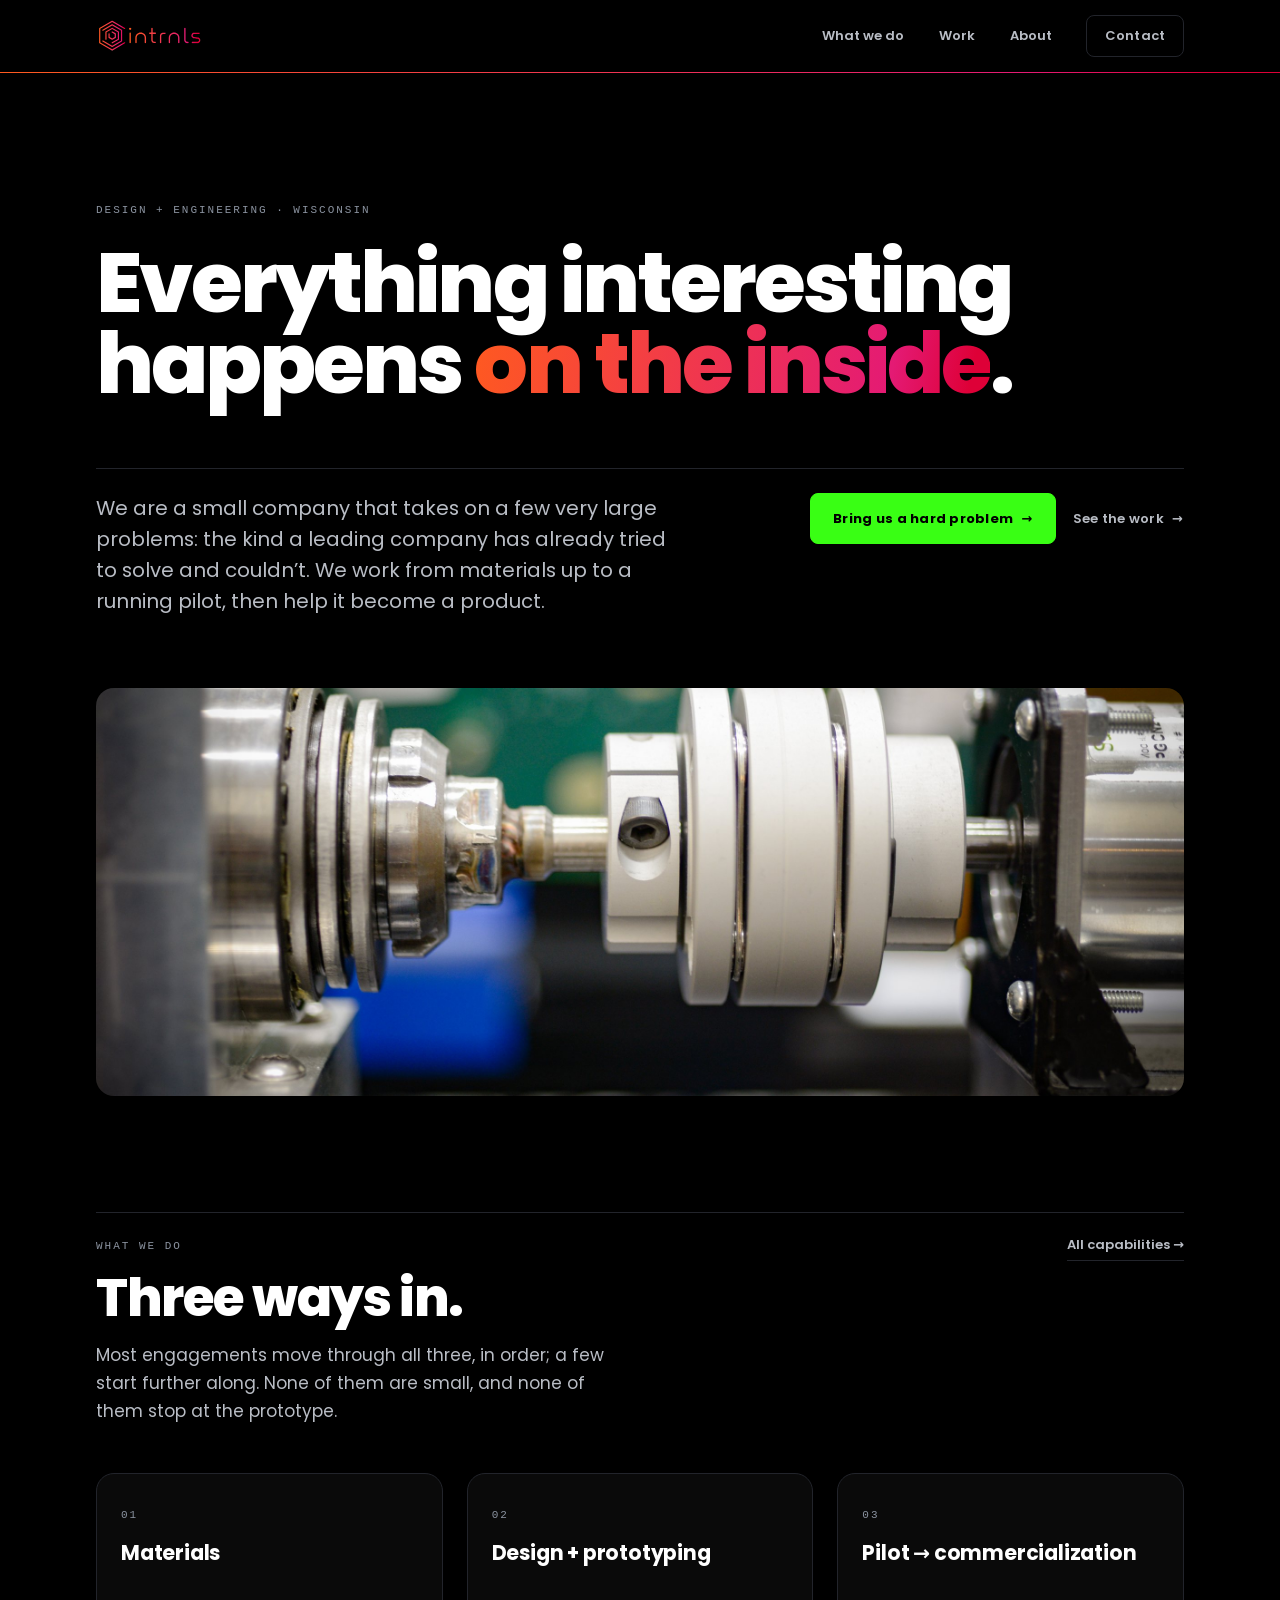
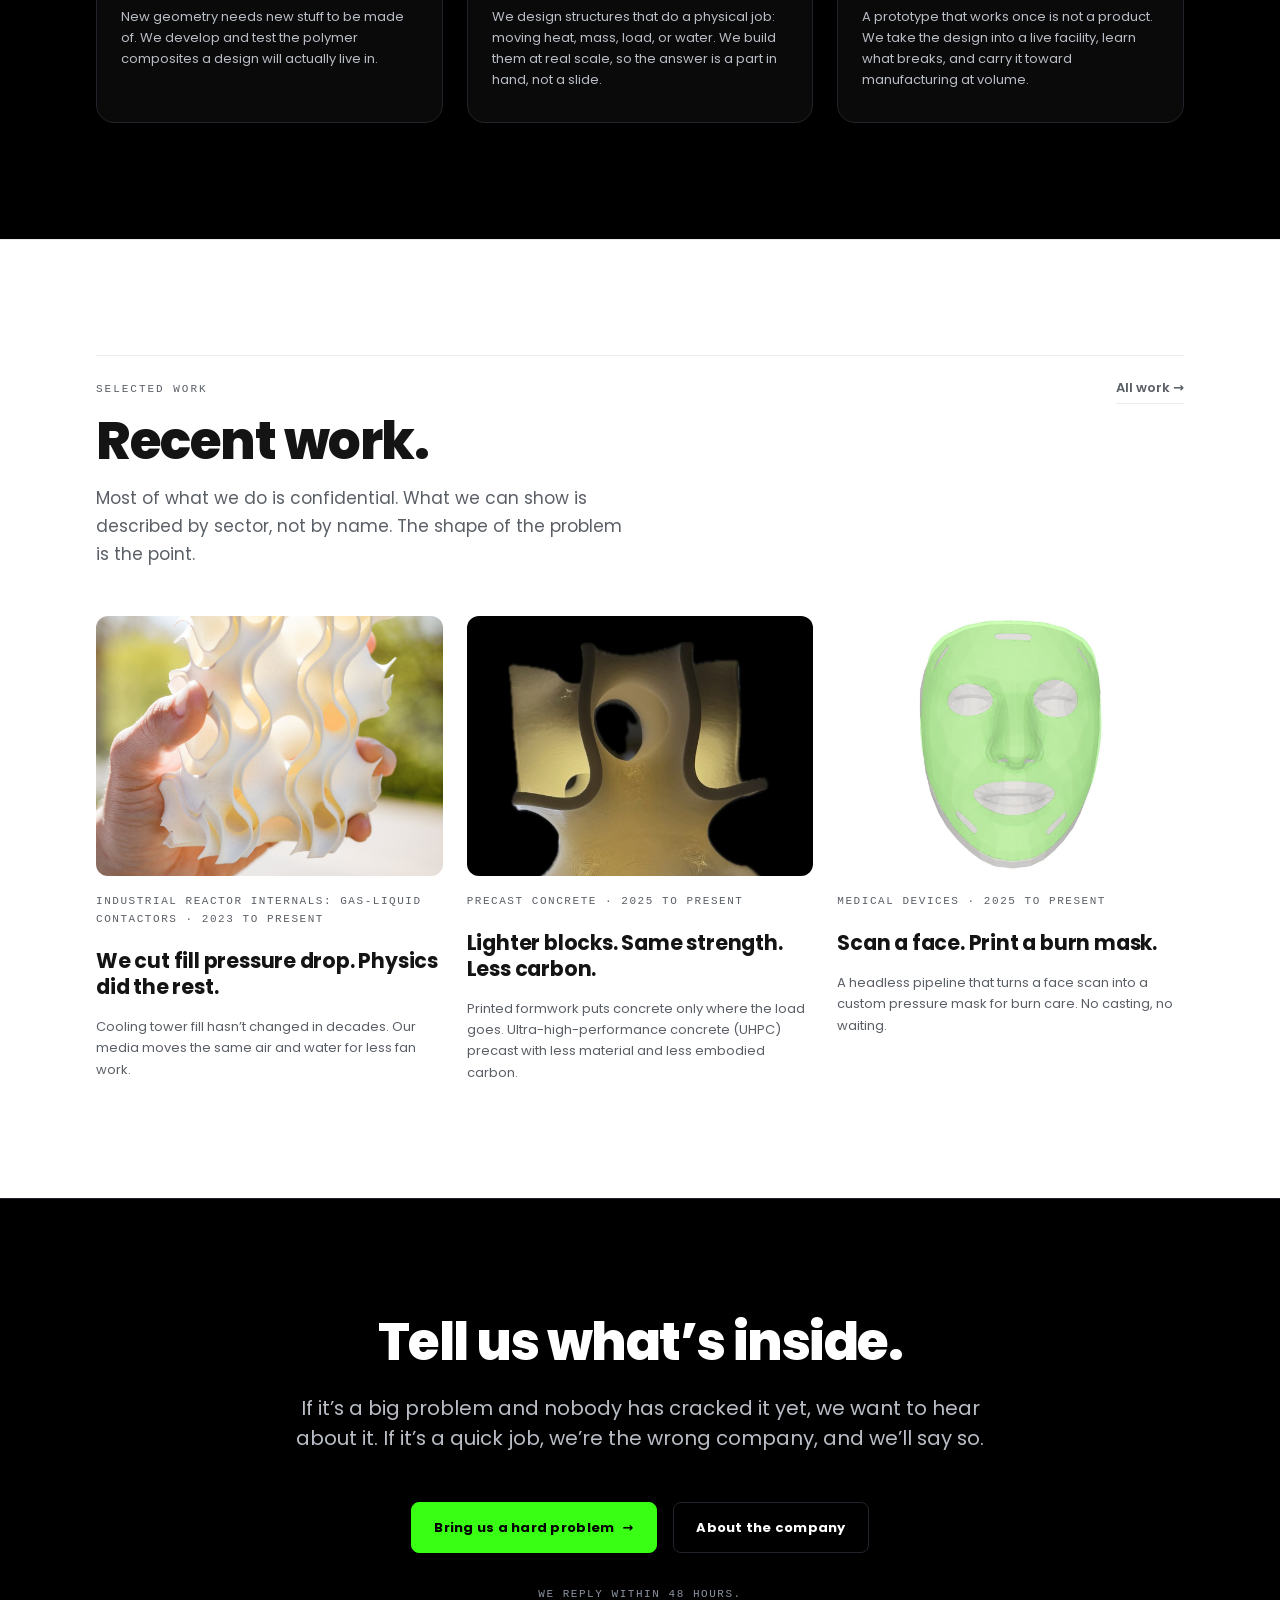
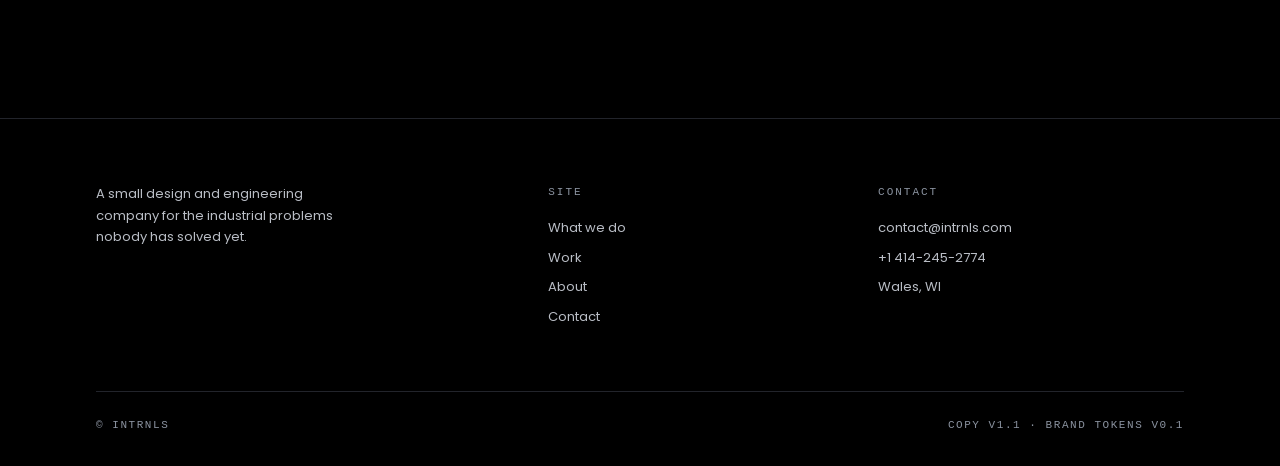
==== commit 84dd7906: "Remove dashes-as-punctuation, spell out UHPC and service bureau, fix confusing phrases House style b" ====
--- a/web/index.html
+++ b/web/index.html
@@ -3,15 +3,15 @@
 <head>
 <meta charset="utf-8">
 <meta name="viewport" content="width=device-width, initial-scale=1">
-<title data-slot="page-title">intrnls — a design and engineering company for hard industrial problems</title>
-<meta name="description" data-slot="meta-description" content="intrnls is a small design and engineering company that takes on a few very hard industrial problems at a time — from materials to pilot to commercialization.">
+<title data-slot="page-title">intrnls: a design and engineering company for hard industrial problems</title>
+<meta name="description" data-slot="meta-description" content="intrnls is a small design and engineering company that takes on a few very hard industrial problems at a time, from materials to pilot to commercialization.">
 <!-- OPEN GRAPH, per-page half. Mirrors the <title> and the meta description
      directly above, word for word: two sources for one sentence drift apart, and
      the link preview is the copy nobody re-reads. The shared half (og:image,
      og:type, twitter:card) is in the include below.
      ⚠ og:url is ABSOLUTE and the domain is an ASSUMPTION — see the include. -->
-<meta property="og:title" content="intrnls — a design and engineering company for hard industrial problems">
-<meta property="og:description" content="intrnls is a small design and engineering company that takes on a few very hard industrial problems at a time — from materials to pilot to commercialization.">
+<meta property="og:title" content="intrnls: a design and engineering company for hard industrial problems">
+<meta property="og:description" content="intrnls is a small design and engineering company that takes on a few very hard industrial problems at a time, from materials to pilot to commercialization.">
 <meta property="og:url" content="https://intrnls.com/">
 <!-- @include:head-common -->
 <!-- GENERATED BLOCK — edits here are overwritten. One source:
@@ -94,7 +94,7 @@
          record + the other 4 artboards: design/incoming-photos/logos-source/.
          svg is aria-hidden — the parent link's aria-label carries the accessible
          name, so nothing announces the mark twice. -->
-    <a class="brand" href="index.html" aria-label="intrnls — home" data-nav="home" aria-current="page"><svg aria-hidden="true" xmlns="http://www.w3.org/2000/svg" xmlns:xlink="http://www.w3.org/1999/xlink" viewBox="0 0 540 180"><defs><style>.cls-1{fill:none;stroke-width:0px}.cls-2{clip-path:url(#clippath-1)}.cls-3{fill:url(#New_Gradient_Swatch_1-2);stroke-width:7px}.cls-3,.cls-4{stroke:currentColor;stroke-miterlimit:10}.cls-4{fill:url(#New_Gradient_Swatch_1);stroke-width:4px}.cls-5{clip-path:url(#clippath)}</style><clipPath id="clippath"><path class="cls-1" d="M80.93,13.14c-.52,0-1.04.13-1.5.4L17.08,49.54c-.93.53-1.5,1.53-1.5,2.6v72c0,1.07.57,2.06,1.5,2.6l62.35,36c.91.53,2.09.53,3,0l62.35-36c1.43-.83,1.93-2.67,1.1-4.1-.83-1.43-2.66-1.93-4.1-1.1l-60.85,35.13-59.35-34.27V53.87l59.35-34.27,60.85,35.13c1.43.83,3.27.33,4.1-1.1.83-1.43.33-3.27-1.1-4.1L82.43,13.54c-.46-.27-.98-.4-1.5-.4ZM34.17,112.11c-.26,0-.52.04-.78.1-.77.21-1.42.7-1.82,1.4-.83,1.43-.33,3.27,1.1,4.1l46.77,27c.91.53,2.09.53,3,0l46.77-27c.93-.53,1.5-1.53,1.5-2.6v-54c0-1.07-.57-2.06-1.5-2.6l-46.77-27c-.93-.54-2.07-.53-3,0l-46.77,27c-1.43.83-1.93,2.67-1.1,4.1.4.69,1.05,1.19,1.82,1.4.77.21,1.58.1,2.27-.3l45.27-26.13,43.77,25.27v50.54l-43.77,25.27-45.27-26.13c-.46-.27-.98-.4-1.5-.4ZM80.93,55.58l28.18,16.27v32.54l-29.68,17.13c-1.43.83-1.93,2.67-1.1,4.1.53.93,1.53,1.5,2.6,1.5.52,0,1.04-.14,1.49-.4h0s31.18-18,31.18-18c.93-.53,1.5-1.53,1.5-2.6v-36c0-1.07-.57-2.06-1.5-2.6l-31.18-18c-.93-.54-2.07-.53-3,0l-31.18,18c-.93.53-1.5,1.53-1.5,2.6v36c0,1.65,1.35,3,3,3s3-1.35,3-3v-34.27l28.18-16.27ZM65.35,76.09c-1.65,0-3,1.35-3,3v18c0,1.07.57,2.06,1.5,2.6l15.59,9c.91.53,2.09.53,3,0l15.59-9c.93-.53,1.5-1.53,1.5-2.6v-18c0-1.07-.57-2.06-1.5-2.6l-15.59-9c-1.43-.83-3.27-.33-4.1,1.1-.4.69-.51,1.5-.3,2.28.21.77.7,1.42,1.4,1.82l14.09,8.13v14.54l-12.59,7.27-12.59-7.27v-16.27c0-1.65-1.35-3-3-3Z"/></clipPath><linearGradient id="New_Gradient_Swatch_1" x1="12.58" y1="87.94" x2="149.02" y2="87.94" gradientUnits="userSpaceOnUse"><stop offset="0" stop-color="#ff5a1f"/><stop offset=".8" stop-color="#e41a74"/><stop offset=".95" stop-color="#de0037"/></linearGradient><clipPath id="clippath-1"><path class="cls-1" d="M390.42,79.39c2.79,0,5.45.54,7.89,1.62,2.39,1.05,4.5,2.49,6.28,4.27s3.22,3.9,4.27,6.28c1.07,2.44,1.62,5.1,1.62,7.89v23.4c0,.91.31,1.62,1.01,2.32s1.42,1.02,2.33,1.02c.99,0,1.74-.31,2.45-1.01.7-.7,1.01-1.42,1.01-2.33v-23.4c0-3.73-.71-7.26-2.11-10.49-1.42-3.26-3.35-6.12-5.75-8.52-2.39-2.39-5.26-4.33-8.52-5.75-3.22-1.4-6.75-2.11-10.48-2.11s-7.14.71-10.37,2.11c-3.26,1.42-6.12,3.35-8.52,5.75-2.4,2.4-4.33,5.26-5.75,8.52-1.4,3.22-2.11,6.75-2.11,10.48v23.4c0,.91.31,1.62,1.01,2.32s1.42,1.02,2.33,1.02c.97,0,1.69-.3,2.35-.98.69-.71.99-1.44.99-2.36v-23.4c0-2.8.54-5.46,1.62-7.89,1.05-2.39,2.49-4.5,4.27-6.28,1.78-1.78,3.93-3.22,6.37-4.28,2.47-1.07,5.1-1.61,7.81-1.61ZM335.94,73.19c-2.17,0-4.29.42-6.29,1.24-2.03.83-3.75,1.98-5.27,3.5-1.52,1.52-2.67,3.25-3.5,5.27-.82,2-1.24,4.12-1.24,6.29v33.36c0,.91.31,1.62,1.01,2.32s1.42,1.02,2.33,1.02c.97,0,1.69-.3,2.35-.98.69-.71.99-1.44.99-2.36v-33.36c0-2.39.9-4.62,2.67-6.63l.31-.31c2.01-1.78,4.24-2.68,6.64-2.68h8.88c.93,0,1.66-.31,2.36-.99.67-.66.98-1.38.98-2.35s-.3-1.69-.98-2.35c-.71-.69-1.44-.99-2.36-.99h-8.88ZM223.38,79.39c2.79,0,5.45.54,7.89,1.62,2.39,1.05,4.5,2.49,6.28,4.27s3.22,3.9,4.27,6.28c1.07,2.44,1.62,5.1,1.62,7.89v23.4c0,.91.31,1.62,1.01,2.32s1.42,1.02,2.33,1.02c.99,0,1.74-.31,2.45-1.01.7-.7,1.01-1.42,1.01-2.33v-23.4c0-3.73-.71-7.26-2.11-10.49-1.42-3.26-3.35-6.12-5.75-8.52-2.39-2.39-5.26-4.33-8.52-5.75-3.22-1.4-6.75-2.11-10.48-2.11s-7.14.71-10.37,2.11c-3.26,1.42-6.12,3.35-8.52,5.75-2.4,2.4-4.33,5.26-5.75,8.52-1.4,3.22-2.11,6.75-2.11,10.48v23.4c0,.91.31,1.62,1.01,2.32s1.42,1.02,2.33,1.02c.97,0,1.69-.3,2.35-.98.69-.71.99-1.44.99-2.36v-23.4c0-2.8.54-5.46,1.62-7.89,1.05-2.39,2.49-4.5,4.27-6.28,1.78-1.78,3.93-3.22,6.37-4.28,2.47-1.07,5.1-1.61,7.81-1.61ZM170.82,72.59c-.97,0-1.69.3-2.35.98-.68.71-.99,1.47-.99,2.48v46.8c0,.93.31,1.66.99,2.36.66.68,1.38.98,2.35.98.91,0,1.62-.31,2.33-1.01.7-.7,1.01-1.42,1.01-2.33v-46.8c0-.99-.31-1.74-1.02-2.45-.7-.7-1.42-1.01-2.32-1.01ZM170.82,48.47c-1.65,0-2.93.5-4.03,1.58-1.08,1.06-1.59,2.3-1.59,3.92s.51,2.9,1.61,4c1.1,1.1,2.38,1.62,4.01,1.62,1.55,0,2.78-.51,3.88-1.62,1.1-1.1,1.62-2.37,1.62-4s-.5-2.86-1.59-3.92c-1.1-1.08-2.35-1.58-3.91-1.58ZM481.97,118.91c-.91,0-1.62.31-2.33,1.01-.7.7-1.01,1.46-1.01,2.45,0,.91.31,1.62,1.01,2.32s1.42,1.02,2.33,1.02h25.56c1.95,0,3.76-.36,5.55-1.11,1.77-.74,3.34-1.8,4.7-3.15,1.35-1.35,2.36-2.87,3.07-4.65.72-1.8,1.07-3.59,1.07-5.48s-.31-3.52-.91-5.12c-.61-1.6-1.47-3.04-2.55-4.28-1.07-1.23-2.37-2.25-3.87-3.05-1.5-.8-3.18-1.34-4.99-1.6l-19.8-2.42c-1.74-.29-3.28-1.14-4.44-2.45-1.21-1.35-1.84-3.03-1.84-4.85,0-2.05.79-3.92,2.29-5.42,1.49-1.49,3.37-2.28,5.41-2.28h23.76c1.01,0,1.78-.31,2.48-.99.68-.66.98-1.38.98-2.35s-.3-1.69-.98-2.35c-.71-.69-1.47-.99-2.48-.99h-23.76c-1.99,0-3.87.37-5.59,1.1-1.72.73-3.24,1.76-4.5,3.06-1.3,1.33-2.36,2.91-3.15,4.68-.76,1.7-1.14,3.56-1.14,5.54,0,1.8.3,3.49.9,5.03.61,1.58,1.46,2.95,2.58,4.21,1.13,1.26,2.48,2.33,4.01,3.18,1.49.82,3.04,1.31,4.75,1.5,3.1.41,6.37.83,9.89,1.26,3.53.44,6.82.86,9.86,1.26l.13.02c1.73.29,3.27,1.14,4.43,2.44,1.21,1.36,1.85,3.04,1.85,4.85,0,2.05-.77,3.9-2.23,5.35-1.46,1.46-3.35,2.23-5.47,2.23h-25.56ZM444.42,48.47c-.93,0-1.66.31-2.36.99-.68.66-.98,1.38-.98,2.35v57.6c0,2.26.42,4.31,1.27,6.29.86,1.98,2.04,3.74,3.52,5.22,1.48,1.48,3.24,2.67,5.21,3.52,1.98.86,4.03,1.27,6.29,1.27h2.4c.97,0,1.69-.3,2.35-.98.69-.71.99-1.44.99-2.36,0-1.01-.31-1.78-.99-2.49-.65-.67-1.38-.97-2.35-.97h-2.4c-2.57,0-4.91-.94-6.75-2.72-1.88-1.81-2.87-4.16-2.87-6.78v-57.6c0-.99-.29-1.72-.96-2.39-.66-.66-1.4-.95-2.39-.95ZM268.98,72.59c-.91,0-1.62.31-2.33,1.01-.7.7-1.01,1.46-1.01,2.45,0,.91.31,1.62,1.01,2.32s1.42,1.02,2.33,1.02h7.58v30.02c0,2.23.43,4.34,1.27,6.29.85,1.97,2.03,3.7,3.49,5.13,1.49,1.45,3.25,2.63,5.24,3.49,1.98.86,4.03,1.27,6.29,1.27h3c.99,0,1.72-.29,2.39-.96.66-.66.95-1.4.95-2.38,0-.93-.31-1.66-.99-2.37-.65-.67-1.38-.97-2.35-.97h-3c-2.6,0-4.93-.96-6.74-2.77-1.81-1.8-2.76-4.13-2.76-6.73v-30.02h13.22c.97,0,1.69-.3,2.35-.98.69-.71.99-1.44.99-2.36,0-1.01-.31-1.78-.99-2.48-.65-.67-1.38-.98-2.35-.98h-13.22v-20.78c0-.97-.3-1.69-.98-2.35-.71-.68-1.47-.99-2.48-.99-.93,0-1.66.31-2.36.99-.68.66-.98,1.38-.98,2.35v20.78h-7.58Z"/></clipPath><linearGradient id="New_Gradient_Swatch_1-2" x1="160.51" y1="87.33" x2="526.6" y2="87.33" xlink:href="#New_Gradient_Swatch_1"/></defs><g class="cls-5"><rect class="cls-4" x="12.58" y="10.68" width="136.44" height="154.52"/></g><g class="cls-2"><rect class="cls-3" x="160.51" y="29.45" width="366.09" height="115.77"/></g></svg></a>
+    <a class="brand" href="index.html" aria-label="intrnls, home" data-nav="home" aria-current="page"><svg aria-hidden="true" xmlns="http://www.w3.org/2000/svg" xmlns:xlink="http://www.w3.org/1999/xlink" viewBox="0 0 540 180"><defs><style>.cls-1{fill:none;stroke-width:0px}.cls-2{clip-path:url(#clippath-1)}.cls-3{fill:url(#New_Gradient_Swatch_1-2);stroke-width:7px}.cls-3,.cls-4{stroke:currentColor;stroke-miterlimit:10}.cls-4{fill:url(#New_Gradient_Swatch_1);stroke-width:4px}.cls-5{clip-path:url(#clippath)}</style><clipPath id="clippath"><path class="cls-1" d="M80.93,13.14c-.52,0-1.04.13-1.5.4L17.08,49.54c-.93.53-1.5,1.53-1.5,2.6v72c0,1.07.57,2.06,1.5,2.6l62.35,36c.91.53,2.09.53,3,0l62.35-36c1.43-.83,1.93-2.67,1.1-4.1-.83-1.43-2.66-1.93-4.1-1.1l-60.85,35.13-59.35-34.27V53.87l59.35-34.27,60.85,35.13c1.43.83,3.27.33,4.1-1.1.83-1.43.33-3.27-1.1-4.1L82.43,13.54c-.46-.27-.98-.4-1.5-.4ZM34.17,112.11c-.26,0-.52.04-.78.1-.77.21-1.42.7-1.82,1.4-.83,1.43-.33,3.27,1.1,4.1l46.77,27c.91.53,2.09.53,3,0l46.77-27c.93-.53,1.5-1.53,1.5-2.6v-54c0-1.07-.57-2.06-1.5-2.6l-46.77-27c-.93-.54-2.07-.53-3,0l-46.77,27c-1.43.83-1.93,2.67-1.1,4.1.4.69,1.05,1.19,1.82,1.4.77.21,1.58.1,2.27-.3l45.27-26.13,43.77,25.27v50.54l-43.77,25.27-45.27-26.13c-.46-.27-.98-.4-1.5-.4ZM80.93,55.58l28.18,16.27v32.54l-29.68,17.13c-1.43.83-1.93,2.67-1.1,4.1.53.93,1.53,1.5,2.6,1.5.52,0,1.04-.14,1.49-.4h0s31.18-18,31.18-18c.93-.53,1.5-1.53,1.5-2.6v-36c0-1.07-.57-2.06-1.5-2.6l-31.18-18c-.93-.54-2.07-.53-3,0l-31.18,18c-.93.53-1.5,1.53-1.5,2.6v36c0,1.65,1.35,3,3,3s3-1.35,3-3v-34.27l28.18-16.27ZM65.35,76.09c-1.65,0-3,1.35-3,3v18c0,1.07.57,2.06,1.5,2.6l15.59,9c.91.53,2.09.53,3,0l15.59-9c.93-.53,1.5-1.53,1.5-2.6v-18c0-1.07-.57-2.06-1.5-2.6l-15.59-9c-1.43-.83-3.27-.33-4.1,1.1-.4.69-.51,1.5-.3,2.28.21.77.7,1.42,1.4,1.82l14.09,8.13v14.54l-12.59,7.27-12.59-7.27v-16.27c0-1.65-1.35-3-3-3Z"/></clipPath><linearGradient id="New_Gradient_Swatch_1" x1="12.58" y1="87.94" x2="149.02" y2="87.94" gradientUnits="userSpaceOnUse"><stop offset="0" stop-color="#ff5a1f"/><stop offset=".8" stop-color="#e41a74"/><stop offset=".95" stop-color="#de0037"/></linearGradient><clipPath id="clippath-1"><path class="cls-1" d="M390.42,79.39c2.79,0,5.45.54,7.89,1.62,2.39,1.05,4.5,2.49,6.28,4.27s3.22,3.9,4.27,6.28c1.07,2.44,1.62,5.1,1.62,7.89v23.4c0,.91.31,1.62,1.01,2.32s1.42,1.02,2.33,1.02c.99,0,1.74-.31,2.45-1.01.7-.7,1.01-1.42,1.01-2.33v-23.4c0-3.73-.71-7.26-2.11-10.49-1.42-3.26-3.35-6.12-5.75-8.52-2.39-2.39-5.26-4.33-8.52-5.75-3.22-1.4-6.75-2.11-10.48-2.11s-7.14.71-10.37,2.11c-3.26,1.42-6.12,3.35-8.52,5.75-2.4,2.4-4.33,5.26-5.75,8.52-1.4,3.22-2.11,6.75-2.11,10.48v23.4c0,.91.31,1.62,1.01,2.32s1.42,1.02,2.33,1.02c.97,0,1.69-.3,2.35-.98.69-.71.99-1.44.99-2.36v-23.4c0-2.8.54-5.46,1.62-7.89,1.05-2.39,2.49-4.5,4.27-6.28,1.78-1.78,3.93-3.22,6.37-4.28,2.47-1.07,5.1-1.61,7.81-1.61ZM335.94,73.19c-2.17,0-4.29.42-6.29,1.24-2.03.83-3.75,1.98-5.27,3.5-1.52,1.52-2.67,3.25-3.5,5.27-.82,2-1.24,4.12-1.24,6.29v33.36c0,.91.31,1.62,1.01,2.32s1.42,1.02,2.33,1.02c.97,0,1.69-.3,2.35-.98.69-.71.99-1.44.99-2.36v-33.36c0-2.39.9-4.62,2.67-6.63l.31-.31c2.01-1.78,4.24-2.68,6.64-2.68h8.88c.93,0,1.66-.31,2.36-.99.67-.66.98-1.38.98-2.35s-.3-1.69-.98-2.35c-.71-.69-1.44-.99-2.36-.99h-8.88ZM223.38,79.39c2.79,0,5.45.54,7.89,1.62,2.39,1.05,4.5,2.49,6.28,4.27s3.22,3.9,4.27,6.28c1.07,2.44,1.62,5.1,1.62,7.89v23.4c0,.91.31,1.62,1.01,2.32s1.42,1.02,2.33,1.02c.99,0,1.74-.31,2.45-1.01.7-.7,1.01-1.42,1.01-2.33v-23.4c0-3.73-.71-7.26-2.11-10.49-1.42-3.26-3.35-6.12-5.75-8.52-2.39-2.39-5.26-4.33-8.52-5.75-3.22-1.4-6.75-2.11-10.48-2.11s-7.14.71-10.37,2.11c-3.26,1.42-6.12,3.35-8.52,5.75-2.4,2.4-4.33,5.26-5.75,8.52-1.4,3.22-2.11,6.75-2.11,10.48v23.4c0,.91.31,1.62,1.01,2.32s1.42,1.02,2.33,1.02c.97,0,1.69-.3,2.35-.98.69-.71.99-1.44.99-2.36v-23.4c0-2.8.54-5.46,1.62-7.89,1.05-2.39,2.49-4.5,4.27-6.28,1.78-1.78,3.93-3.22,6.37-4.28,2.47-1.07,5.1-1.61,7.81-1.61ZM170.82,72.59c-.97,0-1.69.3-2.35.98-.68.71-.99,1.47-.99,2.48v46.8c0,.93.31,1.66.99,2.36.66.68,1.38.98,2.35.98.91,0,1.62-.31,2.33-1.01.7-.7,1.01-1.42,1.01-2.33v-46.8c0-.99-.31-1.74-1.02-2.45-.7-.7-1.42-1.01-2.32-1.01ZM170.82,48.47c-1.65,0-2.93.5-4.03,1.58-1.08,1.06-1.59,2.3-1.59,3.92s.51,2.9,1.61,4c1.1,1.1,2.38,1.62,4.01,1.62,1.55,0,2.78-.51,3.88-1.62,1.1-1.1,1.62-2.37,1.62-4s-.5-2.86-1.59-3.92c-1.1-1.08-2.35-1.58-3.91-1.58ZM481.97,118.91c-.91,0-1.62.31-2.33,1.01-.7.7-1.01,1.46-1.01,2.45,0,.91.31,1.62,1.01,2.32s1.42,1.02,2.33,1.02h25.56c1.95,0,3.76-.36,5.55-1.11,1.77-.74,3.34-1.8,4.7-3.15,1.35-1.35,2.36-2.87,3.07-4.65.72-1.8,1.07-3.59,1.07-5.48s-.31-3.52-.91-5.12c-.61-1.6-1.47-3.04-2.55-4.28-1.07-1.23-2.37-2.25-3.87-3.05-1.5-.8-3.18-1.34-4.99-1.6l-19.8-2.42c-1.74-.29-3.28-1.14-4.44-2.45-1.21-1.35-1.84-3.03-1.84-4.85,0-2.05.79-3.92,2.29-5.42,1.49-1.49,3.37-2.28,5.41-2.28h23.76c1.01,0,1.78-.31,2.48-.99.68-.66.98-1.38.98-2.35s-.3-1.69-.98-2.35c-.71-.69-1.47-.99-2.48-.99h-23.76c-1.99,0-3.87.37-5.59,1.1-1.72.73-3.24,1.76-4.5,3.06-1.3,1.33-2.36,2.91-3.15,4.68-.76,1.7-1.14,3.56-1.14,5.54,0,1.8.3,3.49.9,5.03.61,1.58,1.46,2.95,2.58,4.21,1.13,1.26,2.48,2.33,4.01,3.18,1.49.82,3.04,1.31,4.75,1.5,3.1.41,6.37.83,9.89,1.26,3.53.44,6.82.86,9.86,1.26l.13.02c1.73.29,3.27,1.14,4.43,2.44,1.21,1.36,1.85,3.04,1.85,4.85,0,2.05-.77,3.9-2.23,5.35-1.46,1.46-3.35,2.23-5.47,2.23h-25.56ZM444.42,48.47c-.93,0-1.66.31-2.36.99-.68.66-.98,1.38-.98,2.35v57.6c0,2.26.42,4.31,1.27,6.29.86,1.98,2.04,3.74,3.52,5.22,1.48,1.48,3.24,2.67,5.21,3.52,1.98.86,4.03,1.27,6.29,1.27h2.4c.97,0,1.69-.3,2.35-.98.69-.71.99-1.44.99-2.36,0-1.01-.31-1.78-.99-2.49-.65-.67-1.38-.97-2.35-.97h-2.4c-2.57,0-4.91-.94-6.75-2.72-1.88-1.81-2.87-4.16-2.87-6.78v-57.6c0-.99-.29-1.72-.96-2.39-.66-.66-1.4-.95-2.39-.95ZM268.98,72.59c-.91,0-1.62.31-2.33,1.01-.7.7-1.01,1.46-1.01,2.45,0,.91.31,1.62,1.01,2.32s1.42,1.02,2.33,1.02h7.58v30.02c0,2.23.43,4.34,1.27,6.29.85,1.97,2.03,3.7,3.49,5.13,1.49,1.45,3.25,2.63,5.24,3.49,1.98.86,4.03,1.27,6.29,1.27h3c.99,0,1.72-.29,2.39-.96.66-.66.95-1.4.95-2.38,0-.93-.31-1.66-.99-2.37-.65-.67-1.38-.97-2.35-.97h-3c-2.6,0-4.93-.96-6.74-2.77-1.81-1.8-2.76-4.13-2.76-6.73v-30.02h13.22c.97,0,1.69-.3,2.35-.98.69-.71.99-1.44.99-2.36,0-1.01-.31-1.78-.99-2.48-.65-.67-1.38-.98-2.35-.98h-13.22v-20.78c0-.97-.3-1.69-.98-2.35-.71-.68-1.47-.99-2.48-.99-.93,0-1.66.31-2.36.99-.68.66-.98,1.38-.98,2.35v20.78h-7.58Z"/></clipPath><linearGradient id="New_Gradient_Swatch_1-2" x1="160.51" y1="87.33" x2="526.6" y2="87.33" xlink:href="#New_Gradient_Swatch_1"/></defs><g class="cls-5"><rect class="cls-4" x="12.58" y="10.68" width="136.44" height="154.52"/></g><g class="cls-2"><rect class="cls-3" x="160.51" y="29.45" width="366.09" height="115.77"/></g></svg></a>
 
     <button class="nav-toggle" id="navToggle" aria-expanded="false" aria-controls="primary-nav">
       <span class="bars" aria-hidden="true"><i></i><i></i><i></i></span>
@@ -148,7 +148,7 @@
 
       <div class="hero-foot">
         <p class="lede" data-slot="hero-standfirst">
-          We are a small company that takes on a few very large problems &mdash; the kind a
+          We are a small company that takes on a few very large problems: the kind a
           leading company has already tried to solve and couldn&rsquo;t. We work from materials
           up to a running pilot, then help it become a product.
         </p>
@@ -216,8 +216,8 @@
           <span class="idx">02</span>
           <h3 class="h3"><a href="what-we-do.html#design-prototyping" data-slot="cap-2-title">Design + prototyping</a></h3>
           <p data-slot="cap-2-body">
-            We design structures that do a physical job &mdash; moving heat, mass, load, or
-            water &mdash; and build them at real scale, so the answer is a part in hand, not
+            We design structures that do a physical job: moving heat, mass, load, or
+            water. We build them at real scale, so the answer is a part in hand, not
             a slide.
           </p>
         </article>
@@ -245,7 +245,7 @@
           <h2 class="h2" id="work-h" data-slot="work-headline">Recent work.</h2>
           <p class="deck" data-slot="work-deck">
             Most of what we do is confidential. What we can show is described by sector, not
-            by name &mdash; the shape of the problem is the point.
+            by name. The shape of the problem is the point.
           </p>
         </div>
         <a class="sec-more" href="work.html">All work &rarr;</a>
@@ -279,7 +279,7 @@
           <img class="shot" src="img/work-3.jpg" width="1200" height="900"
                loading="lazy" decoding="async"
                alt="A hand holds up a white 3D-printed block of stacked wavy fins; sunlight behind it glows through the curved channels and the round openings cut into them.">
-          <span class="meta">Industrial reactor internals: gas-liquid contactors &middot; 2023&ndash;present</span>
+          <span class="meta">Industrial reactor internals: gas-liquid contactors &middot; 2023 to present</span>
           <h3 class="h3" data-slot="work-1-title">We cut fill pressure drop. Physics did the rest.</h3>
           <p data-slot="work-1-body">
             Cooling tower fill hasn&rsquo;t changed in decades. Our media moves the same air and
@@ -291,11 +291,11 @@
           <img class="shot" src="img/work-4.jpg" width="1200" height="900"
                loading="lazy" decoding="async"
                alt="Close-up inside a void of a 3D-printed lattice formwork, warm-lit against pure black, before concrete is cast into it.">
-          <span class="meta">Precast concrete &middot; 2025&ndash;present</span>
+          <span class="meta">Precast concrete &middot; 2025 to present</span>
           <h3 class="h3" data-slot="work-2-title">Lighter blocks. Same strength. Less carbon.</h3>
           <p data-slot="work-2-body">
-            Printed formwork puts concrete only where the load goes. UHPC precast with less
-            material and less embodied carbon.
+            Printed formwork puts concrete only where the load goes. Ultra-high-performance
+            concrete (UHPC) precast with less material and less embodied carbon.
           </p>
         </article>
 
@@ -303,7 +303,7 @@
           <img class="shot" src="img/work-5.jpg" width="1200" height="900"
                loading="lazy" decoding="async"
                alt="Front view of a synthetic (non-PII) face wearing a translucent acid-green pressure mask, cut for the eyes, nose and mouth, on a pure white background.">
-          <span class="meta">Medical devices &middot; 2025&ndash;present</span>
+          <span class="meta">Medical devices &middot; 2025 to present</span>
           <h3 class="h3" data-slot="work-3-title">Scan a face. Print a burn mask.</h3>
           <p data-slot="work-3-body">
             A headless pipeline that turns a face scan into a custom pressure mask for burn
@@ -326,15 +326,16 @@
       <h2 class="h2" id="cta-h" data-slot="cta-headline">Tell us what&rsquo;s inside.</h2>
       <p class="lede" data-slot="cta-body">
         If it&rsquo;s a big problem and nobody has cracked it yet, we want to hear about it.
-        If it&rsquo;s a quick job, we&rsquo;re the wrong company &mdash; and we&rsquo;ll say so.
+        If it&rsquo;s a quick job, we&rsquo;re the wrong company, and we&rsquo;ll say so.
       </p>
       <div class="cta-actions">
         <a class="btn btn-go" href="contact.html">Bring us a hard problem <span class="arw" aria-hidden="true">&rarr;</span></a>
         <a class="btn btn-line" href="about.html">About the company</a>
       </div>
       <!-- A REAL COMMITMENT, supplied 2026-08-19 — no longer a reserved slot.
-           It prints on all five CTA bands from one wording; change it in all five or
-           the site promises two different things. -->
+           It prints on all four CTA bands (index, what-we-do, work, about) from one
+           wording; Contact carries its own privacy fineprint instead. Change it in all
+           four or the site promises two different things. -->
       <p class="fineprint" data-slot="cta-fineprint">We reply within 48 hours.</p>
     </div>
   </section>
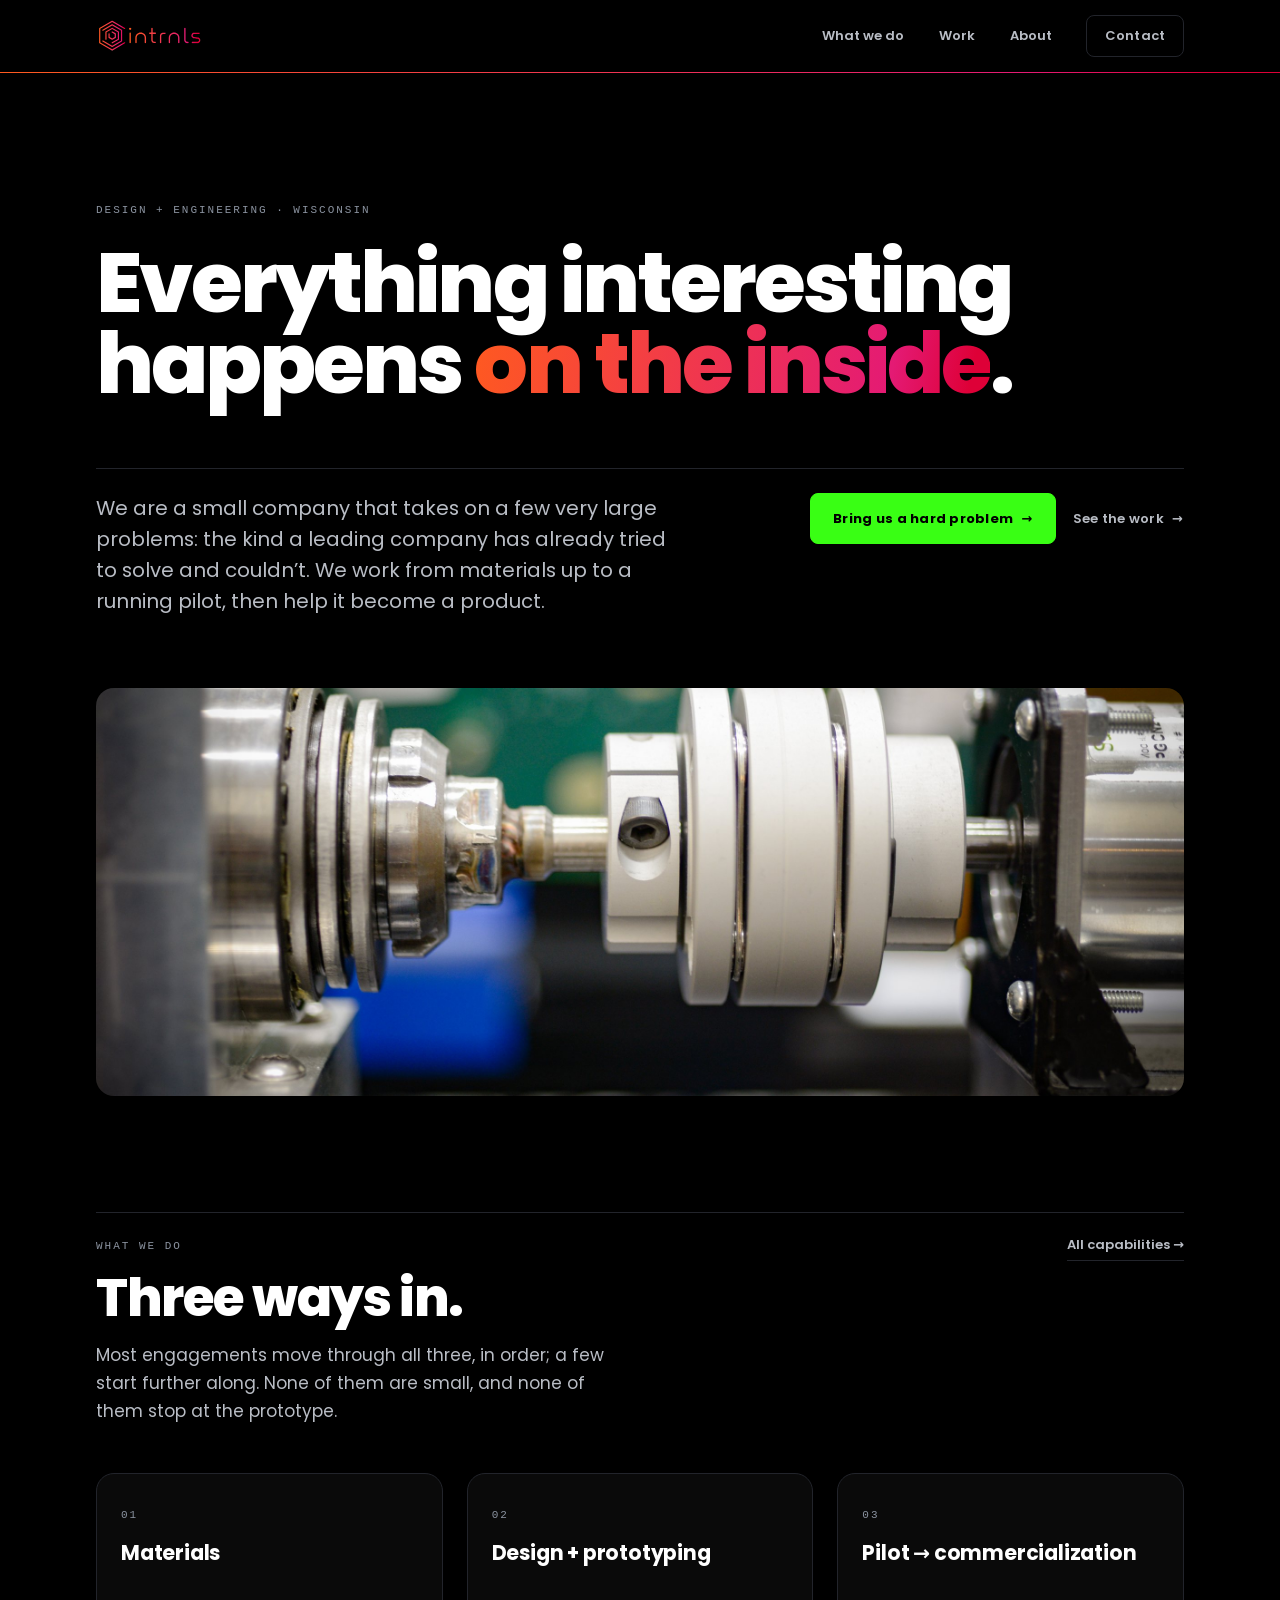
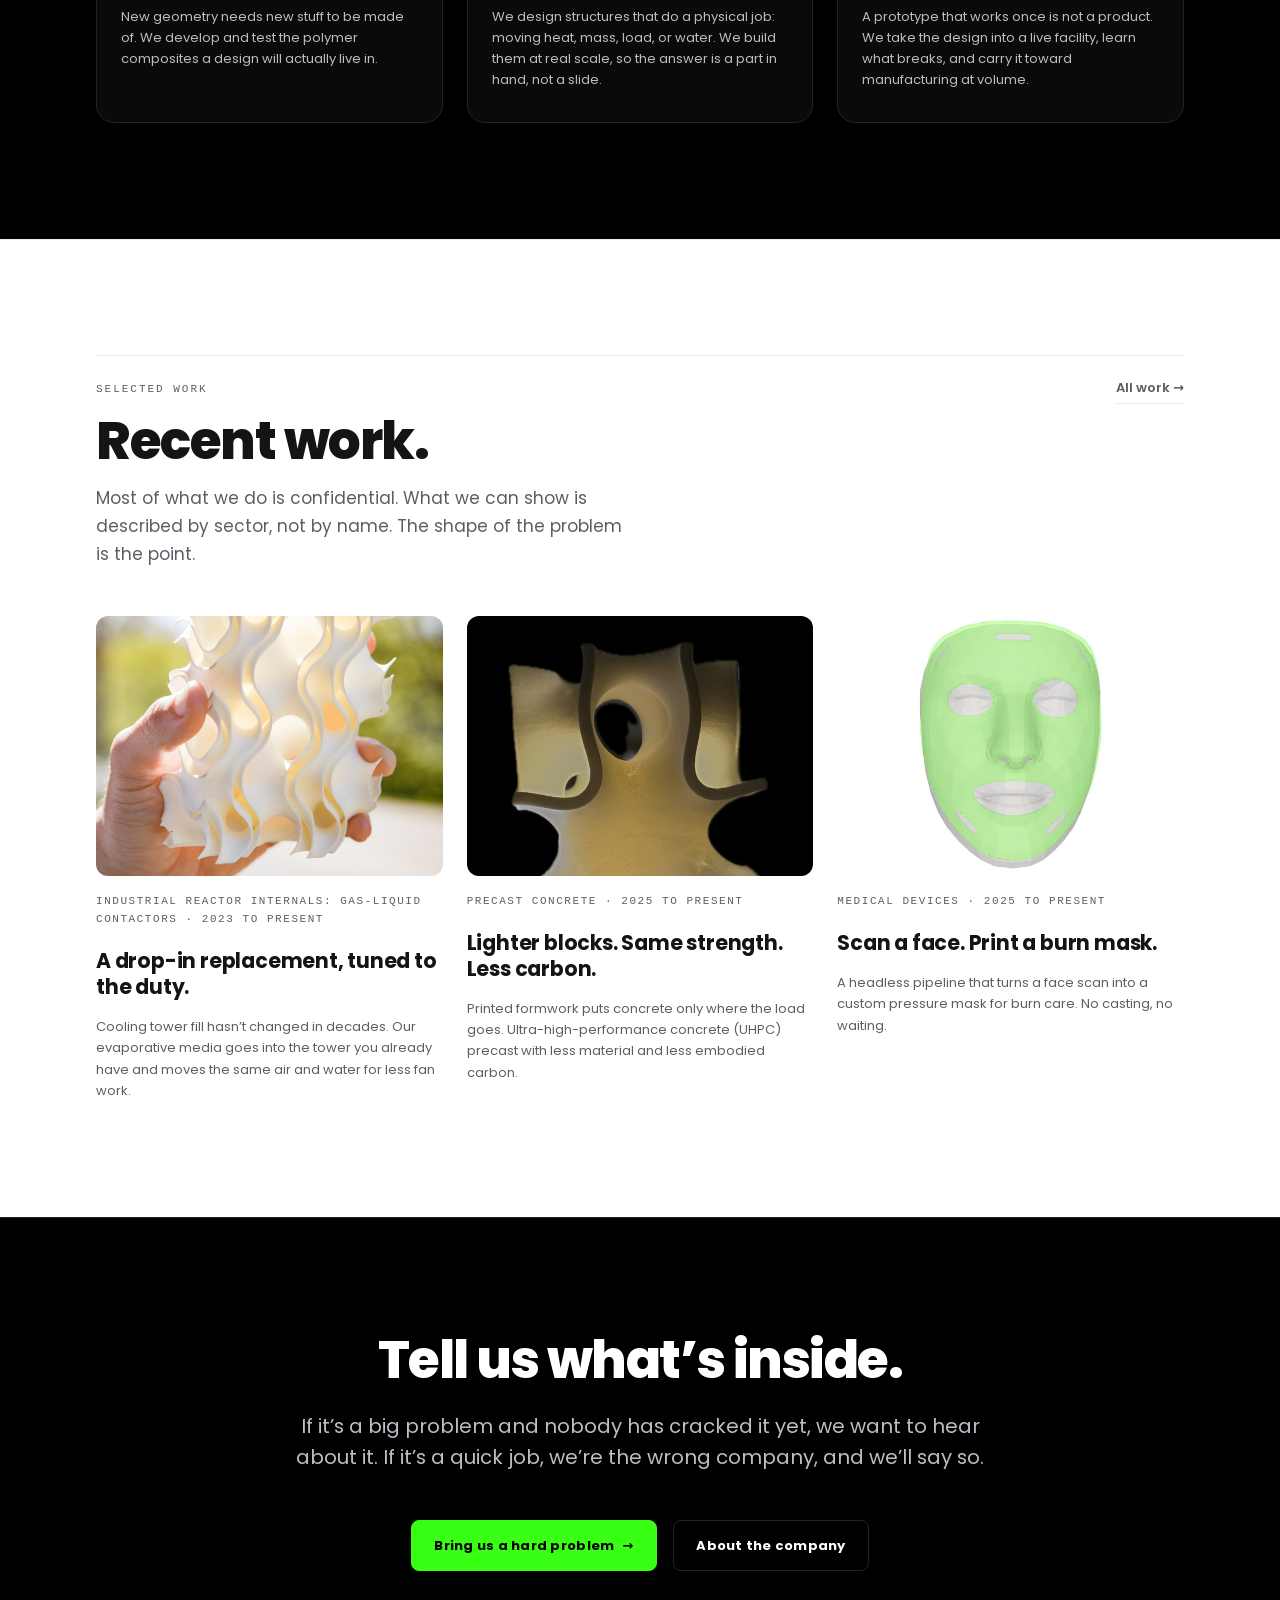
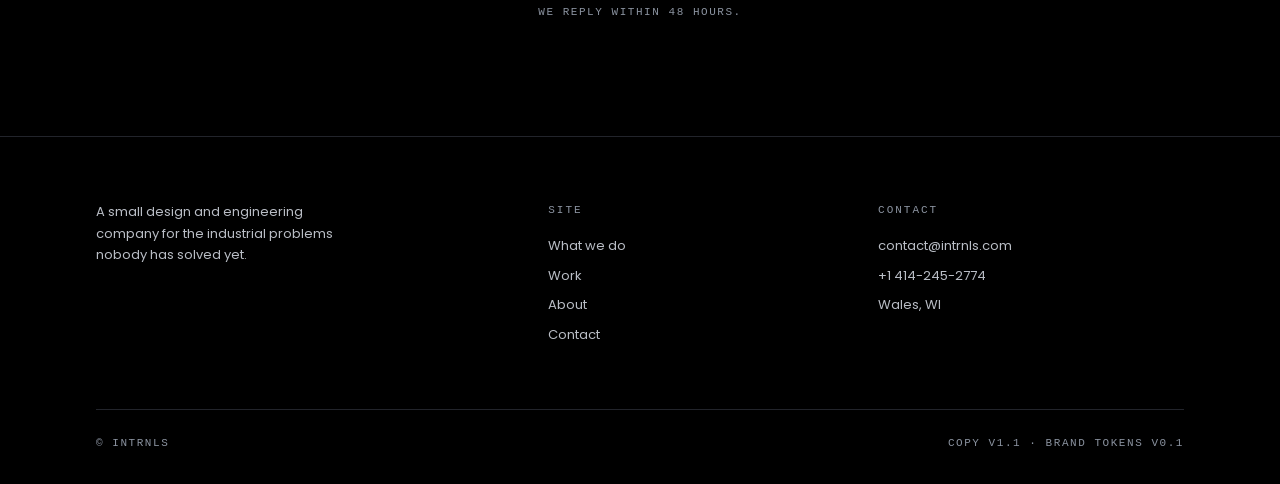
==== commit 0f4a60d7: "Copy: founder titles, and name the media as evaporative about.html: the two role chips and the openi" ====
--- a/web/index.html
+++ b/web/index.html
@@ -280,10 +280,10 @@
                loading="lazy" decoding="async"
                alt="A hand holds up a white 3D-printed block of stacked wavy fins; sunlight behind it glows through the curved channels and the round openings cut into them.">
           <span class="meta">Industrial reactor internals: gas-liquid contactors &middot; 2023 to present</span>
-          <h3 class="h3" data-slot="work-1-title">We cut fill pressure drop. Physics did the rest.</h3>
+          <h3 class="h3" data-slot="work-1-title">A drop-in replacement, tuned to the duty.</h3>
           <p data-slot="work-1-body">
-            Cooling tower fill hasn&rsquo;t changed in decades. Our media moves the same air and
-            water for less fan work.
+            Cooling tower fill hasn&rsquo;t changed in decades. Our evaporative media goes into
+            the tower you already have and moves the same air and water for less fan work.
           </p>
         </article>
 
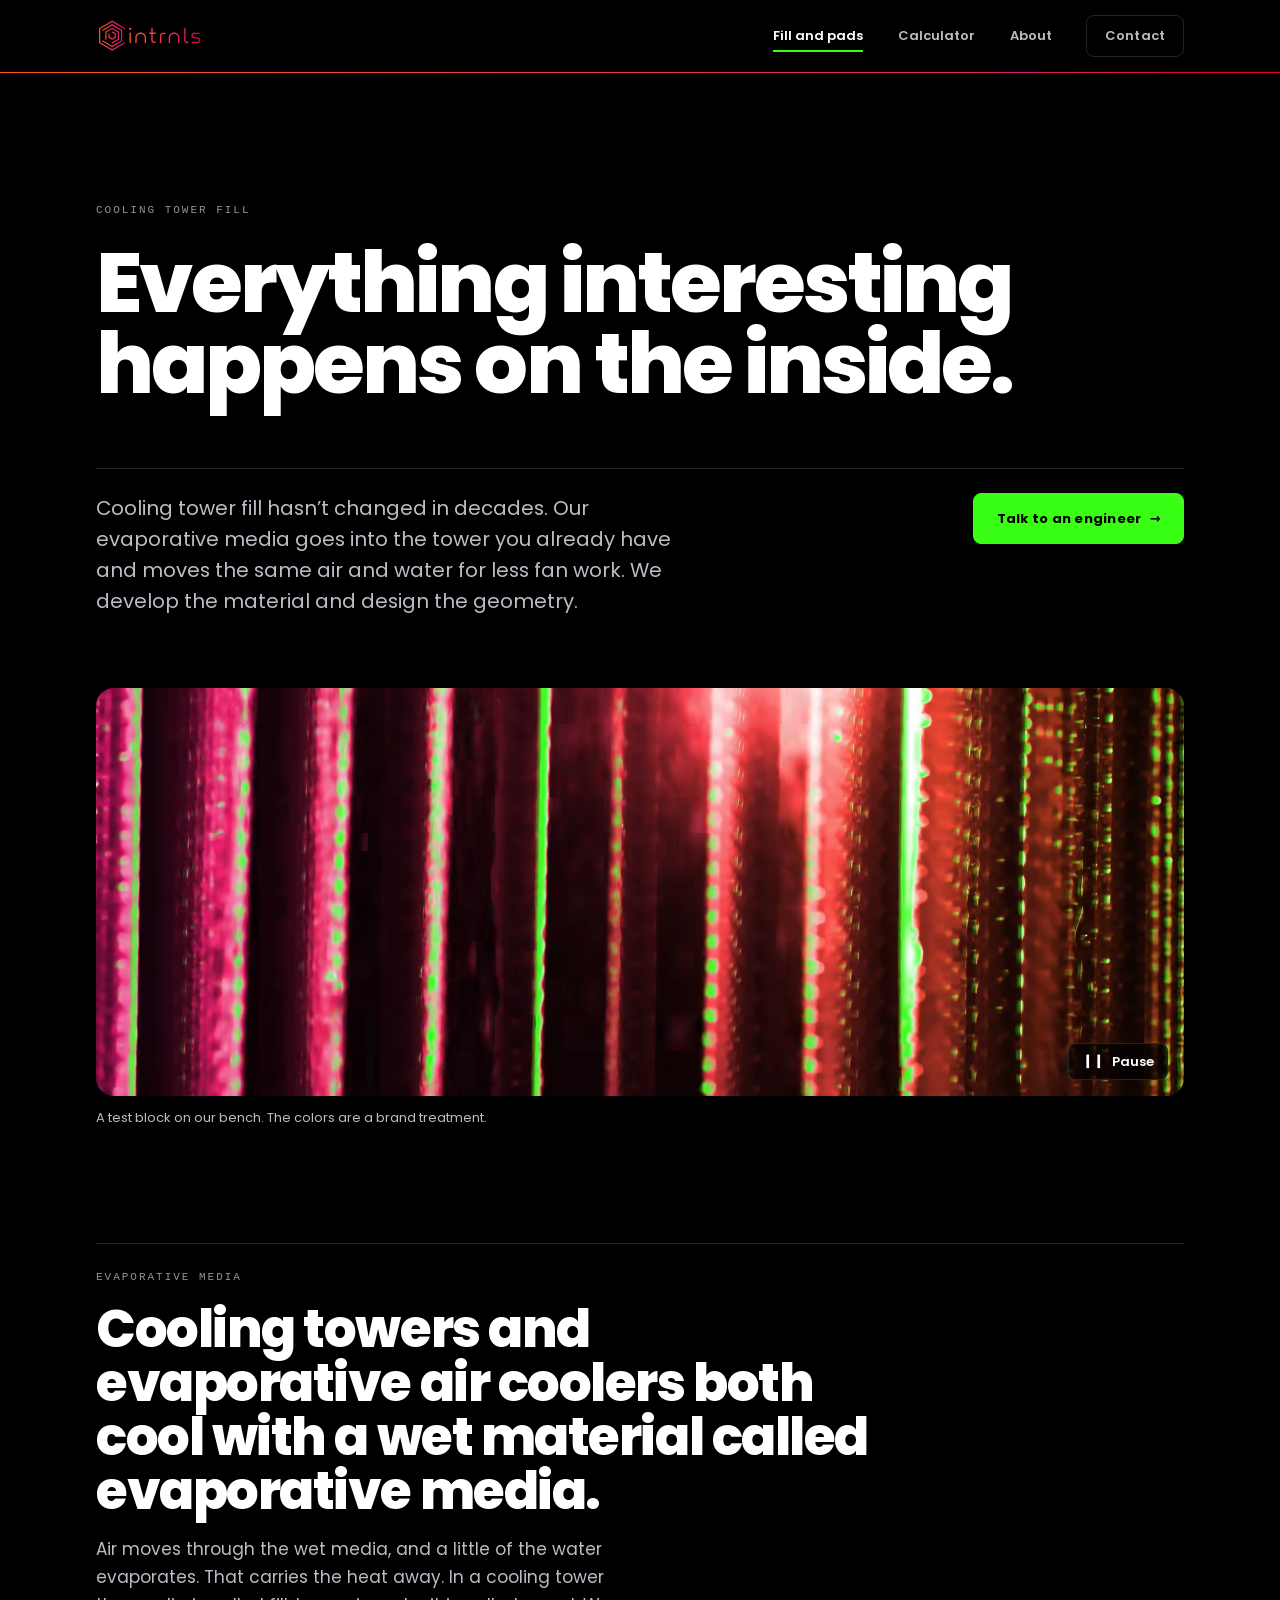
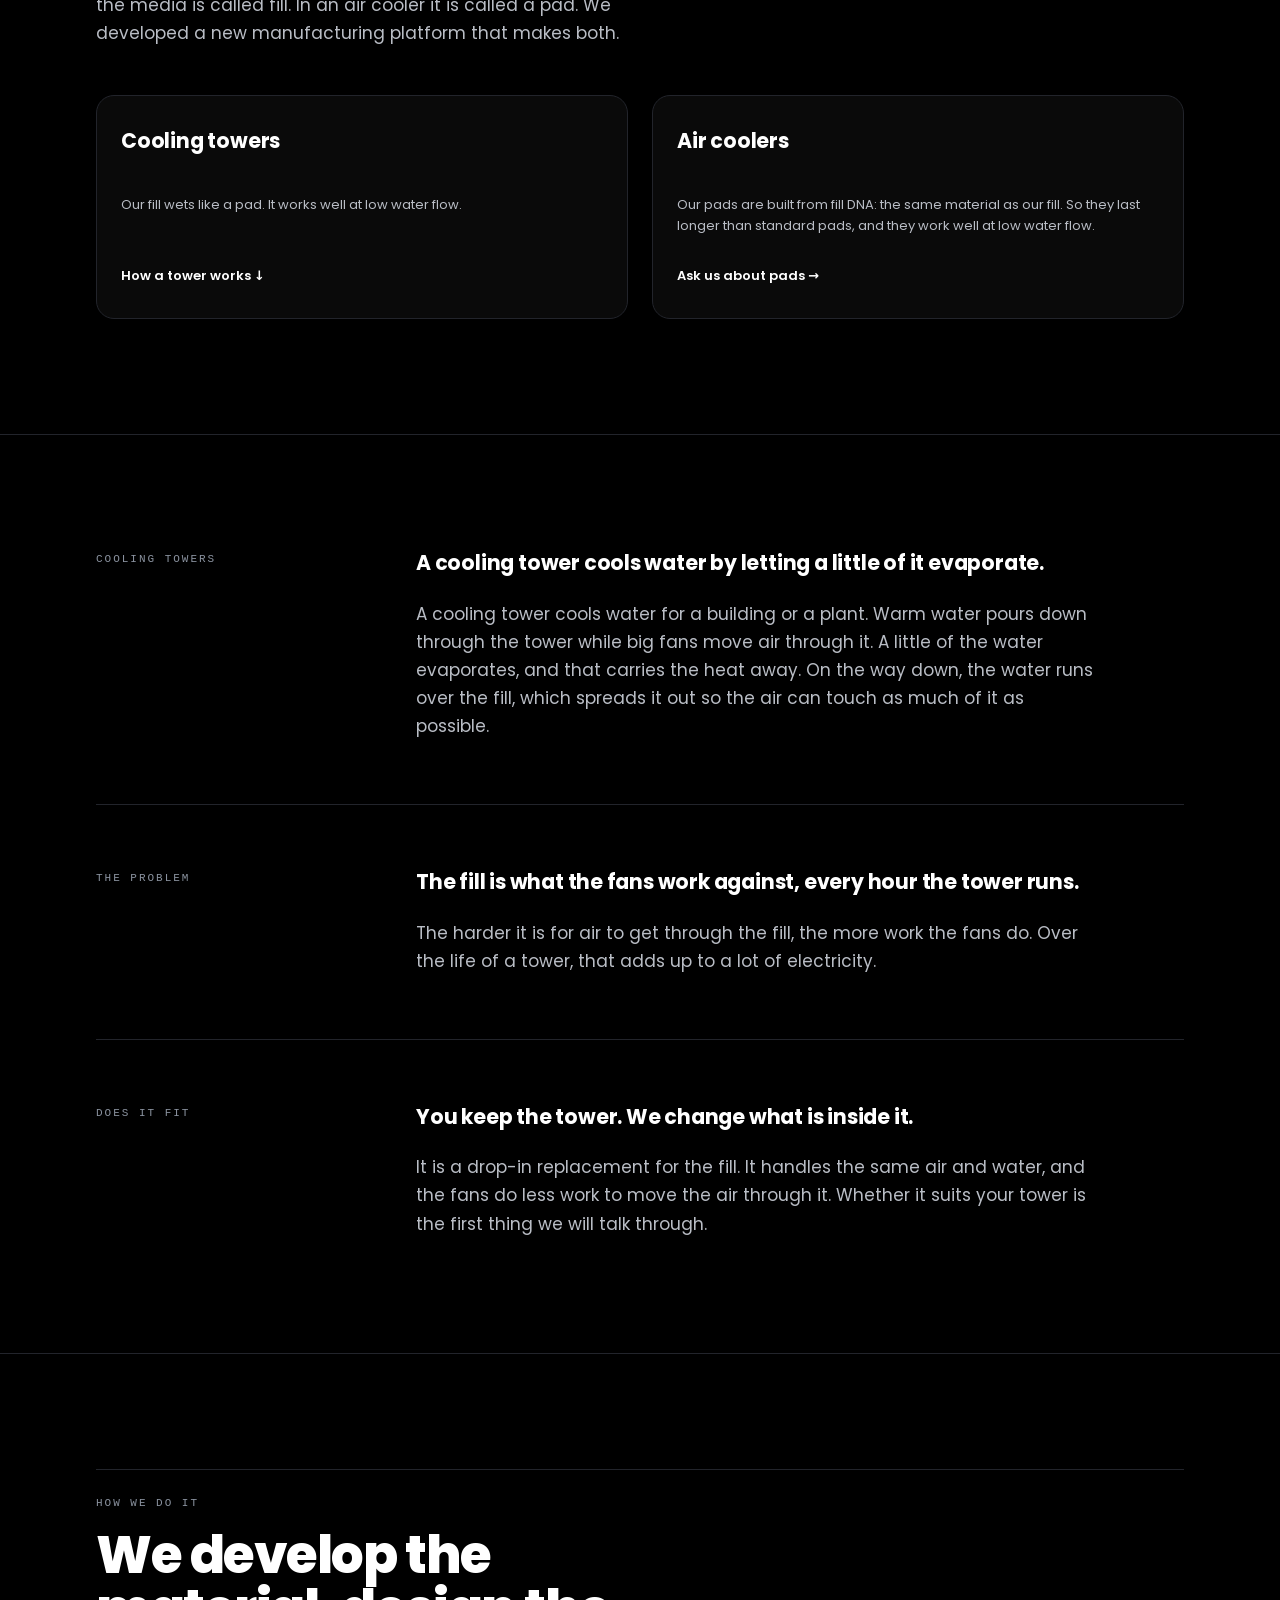
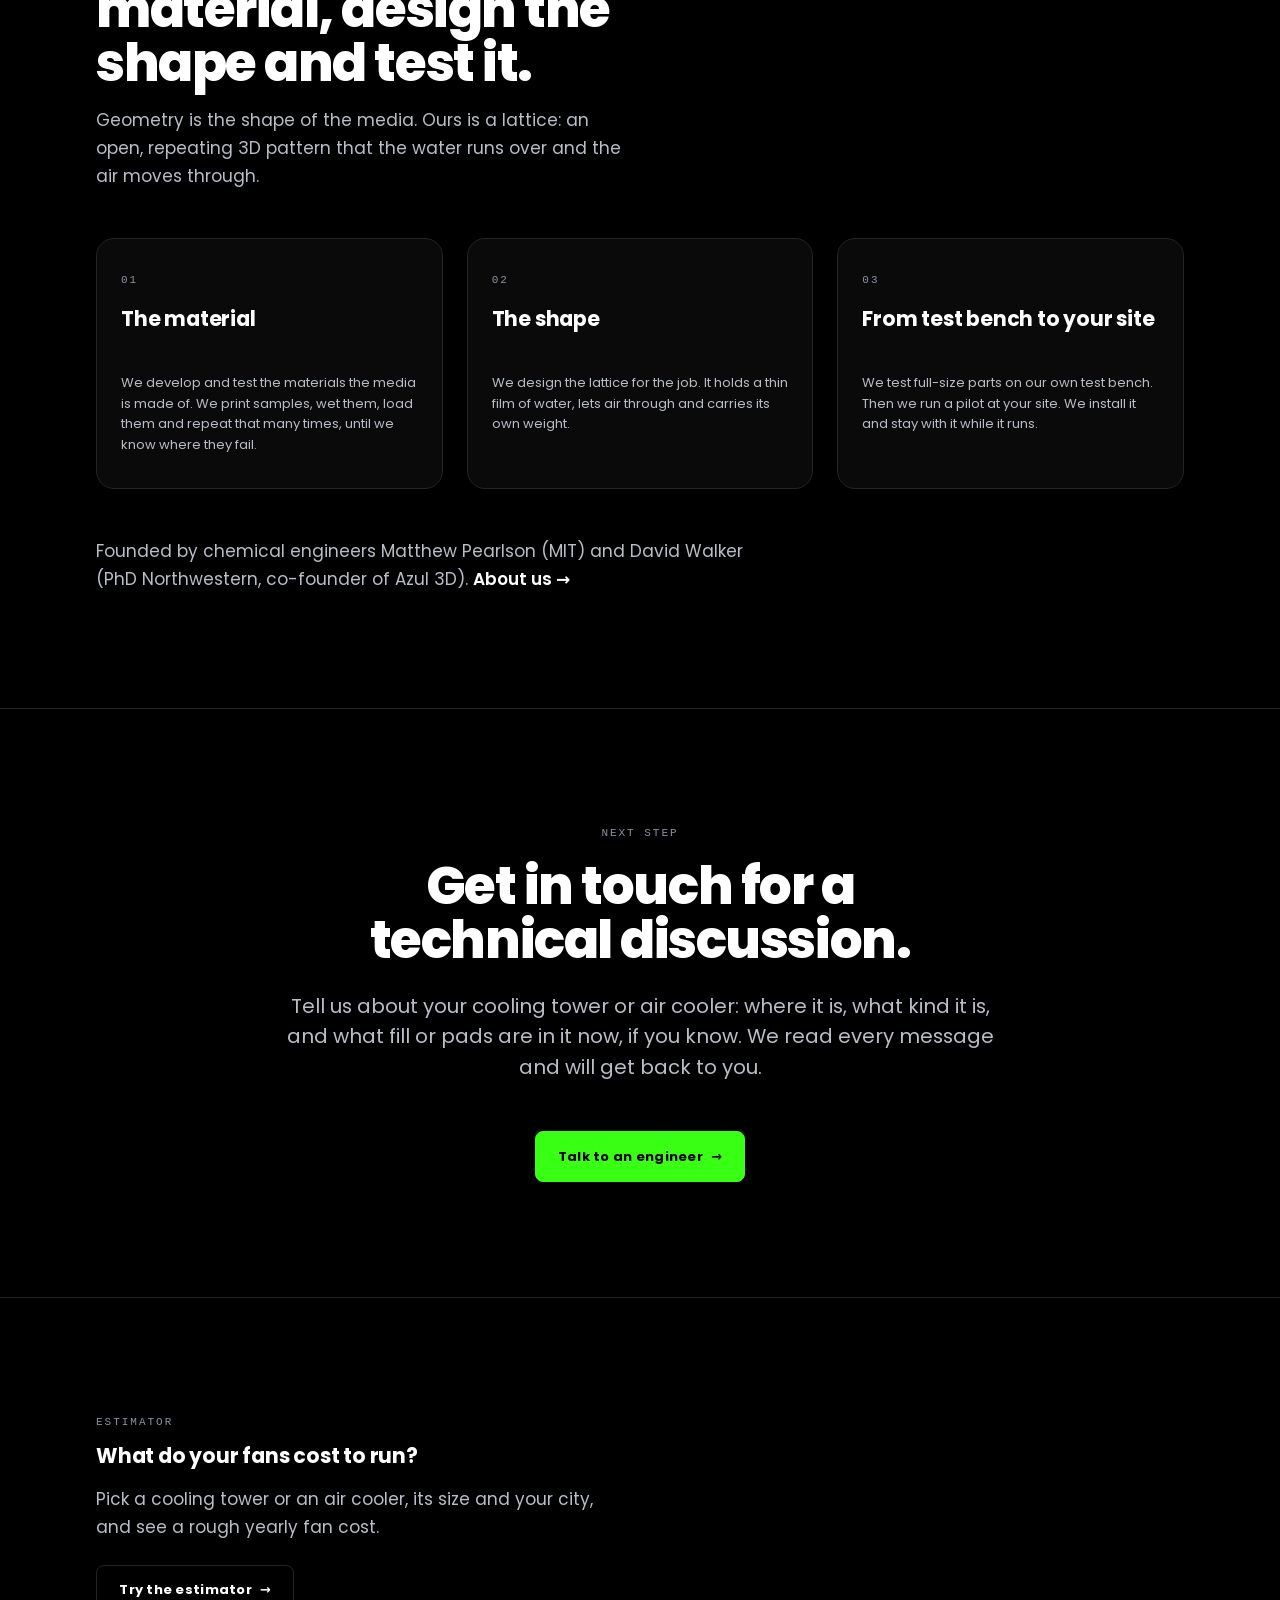
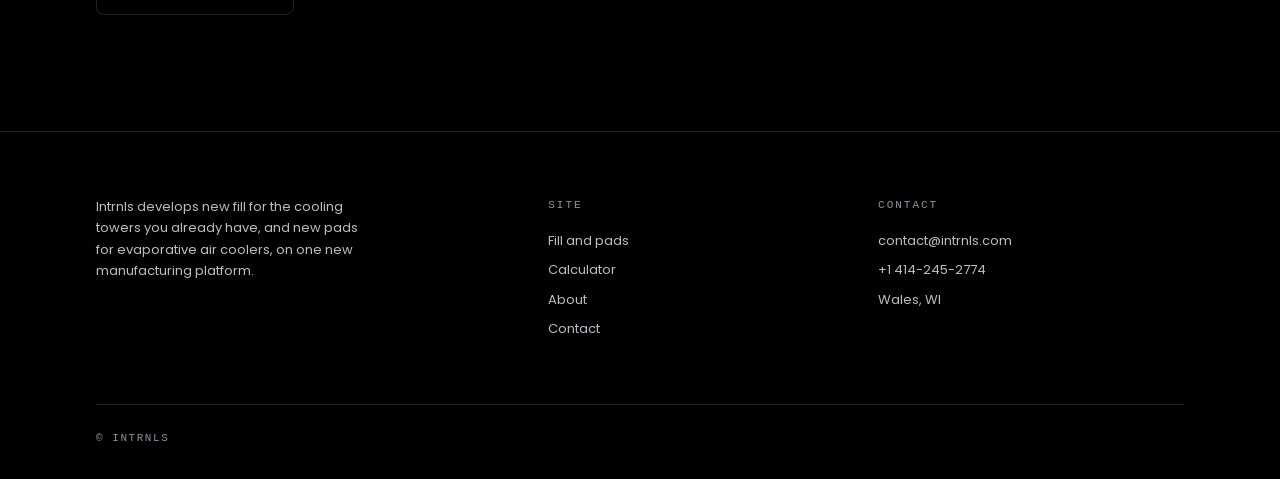
==== commit c97c3f11: "Refresh intrnls.com: cooling tower fill and evaporative pads New home page with the flow loop hero, " ====
--- a/web/index.html
+++ b/web/index.html
@@ -3,15 +3,12 @@
 <head>
 <meta charset="utf-8">
 <meta name="viewport" content="width=device-width, initial-scale=1">
-<title data-slot="page-title">intrnls: a design and engineering company for hard industrial problems</title>
-<meta name="description" data-slot="meta-description" content="intrnls is a small design and engineering company that takes on a few very hard industrial problems at a time, from materials to pilot to commercialization.">
-<!-- OPEN GRAPH, per-page half. Mirrors the <title> and the meta description
-     directly above, word for word: two sources for one sentence drift apart, and
-     the link preview is the copy nobody re-reads. The shared half (og:image,
-     og:type, twitter:card) is in the include below.
-     ⚠ og:url is ABSOLUTE and the domain is an ASSUMPTION — see the include. -->
-<meta property="og:title" content="intrnls: a design and engineering company for hard industrial problems">
-<meta property="og:description" content="intrnls is a small design and engineering company that takes on a few very hard industrial problems at a time, from materials to pilot to commercialization.">
+<title data-slot="page-title">Intrnls: new fill for the cooling tower you already have</title>
+<meta name="description" data-slot="meta-description" content="Intrnls develops evaporative media. Our fill goes into the cooling tower you already have and moves the same air and water for less fan work. We develop pads for evaporative air coolers too.">
+<!-- Open Graph, per-page half. Mirrors the title and meta description above. The
+     shared half is in the include below. og:url is absolute. -->
+<meta property="og:title" content="Intrnls: new fill for the cooling tower you already have">
+<meta property="og:description" content="Intrnls develops evaporative media. Our fill goes into the cooling tower you already have and moves the same air and water for less fan work. We develop pads for evaporative air coolers too.">
 <meta property="og:url" content="https://intrnls.com/">
 <!-- @include:head-common -->
 <!-- GENERATED BLOCK — edits here are overwritten. One source:
@@ -20,33 +17,17 @@
      marker, because they are per-page by definition. -->
 <meta name="color-scheme" content="dark light">
 
-<!-- OPEN GRAPH — LIVE as of 2026-08-20. The card is real art now (img/og-card.jpg,
-     1200x630: the same bench photograph as the Home hero, cropped to 1.91:1), so the
-     block is no longer a claim we cannot stand behind.
-     SPLIT, deliberately: og:title / og:description / og:url are PER PAGE and live in
-     each page's <head> ABOVE the include marker, next to <title> and
-     <meta name="description">, which they mirror word for word. Only the parts that
-     are genuinely the same on every page are here. Do not move the per-page half into
-     this partial — every page would then share Home's title in every link preview.
-     ⚠ ABSOLUTE URL, UNCONFIRMED DOMAIN. og:image and og:url must be absolute — a
-     relative path is not fetchable by Slack, iMessage or LinkedIn. We do not have a
-     domain yet; https://intrnls.com/ is the assumption. If the site ships anywhere
-     else, THESE MUST BE CORRECTED — here and in the og:url on all six pages
-     (grep -rn 'https://intrnls.com' web/) — or every link preview breaks. -->
 <meta property="og:type" content="website">
-<meta property="og:site_name" content="intrnls">
+<meta property="og:site_name" content="Intrnls">
 <meta property="og:locale" content="en_US">
-<meta property="og:image" content="https://intrnls.com/img/og-card.jpg">
+<meta property="og:image" content="https://intrnls.com/img/og-card-fill.jpg">
 <meta property="og:image:width" content="1200">
 <meta property="og:image:height" content="630">
-<meta property="og:image:alt" content="Close-up of a bench rig: a white flexible shaft coupling joins a polished steel shaft to a stack of precision bearings, a green circuit board out of focus behind.">
+<meta property="og:image:alt" content="Close-up of tall 3D-printed lattice columns with water running down their faces, in the brand treatment: a magenta to orange gradient with the brightest water in green.">
 <meta name="twitter:card" content="summary_large_image">
-
-<!-- Favicon: the real mark (Artboard 5, supplied 2026-08-20), replacing
-     the placeholder gradient tile. Browser chrome, not a page surface, so it
-     does not count against the one-logo-per-surface rule. External file (not
-     inlined like the header lockup) — no currentColor need, it never sits on
-     the page's own background. -->
+<meta name="twitter:image" content="https://intrnls.com/img/og-card-fill.jpg">
+<meta name="twitter:image:alt" content="Close-up of tall 3D-printed lattice columns with water running down their faces, in the brand treatment: a magenta to orange gradient with the brightest water in green.">
+
 <link rel="icon" type="image/svg+xml" href="img/favicon.svg">
 
 <!-- One line, deliberately blocking and inline: marks the document as scripted BEFORE
@@ -64,21 +45,21 @@
      needs it to render, read or be navigated. -->
 <script src="js/site.js" defer></script>
 <!-- /@include:head-common -->
+<link rel="stylesheet" href="css/hero-video.css">
+<script src="js/hero-video.js" defer></script>
 </head>
 
 <!--
-  ===========================================================================
-  intrnls.com — HOME (reference page). Art direction: see web/README.md.
-  GROUND: Lab (black). One gradient moment: the hero headline. One logo: the
-  header wordmark. One ground flip: the Work band (Cashmere).
-  COPY: every replaceable string is marked  data-slot="…"  — grep for it.
-        Prose slots read finished on purpose; ASSET and FACT slots are visibly
-        empty on purpose. Never fill a fact slot with something invented.
-  ===========================================================================
+  Home: cooling tower fill. Ground: Lab. One logo: the header wordmark. No ground flip.
+  The hero video is the page's one gradient moment (its grade is the brand gradient),
+  so the h1 carries no .grad.
+  Order: what it is (hero), how a tower works, the problem, does it fit, how we do
+  it, the call to action, then the calculator card for engineers.
+  One filled-green action: "Talk to an engineer" -> contact.html (hero and CTA band).
 -->
 <body>
 
-<!-- @include:header nav=home -->
+<!-- @include:header nav=fill -->
 <!-- GENERATED BLOCK — edits here are overwritten. The one source for the skip link,
      the header and the primary nav is web/_include/header.html; change it there and
      run  python3 web/_include/sync.py  to push it into every page. -->
@@ -86,15 +67,8 @@
 
 <header class="site-head">
   <div class="container head-bar">
-    <!-- THE ONE LOGO ON THIS SURFACE. Real lockup, supplied 2026-08-20
-         (intrnls_logos.zip, Artboard 3) — replaces the typeset stand-in. Inlined
-         (not <img src>) because its keyline stroke is set to currentColor so ONE
-         file works on both Lab and Cashmere headers: .brand sets color:var(--fg),
-         the SVG inherits it, no second asset or CSS toggle needed. Source of
-         record + the other 4 artboards: design/incoming-photos/logos-source/.
-         svg is aria-hidden — the parent link's aria-label carries the accessible
-         name, so nothing announces the mark twice. -->
-    <a class="brand" href="index.html" aria-label="intrnls, home" data-nav="home" aria-current="page"><svg aria-hidden="true" xmlns="http://www.w3.org/2000/svg" xmlns:xlink="http://www.w3.org/1999/xlink" viewBox="0 0 540 180"><defs><style>.cls-1{fill:none;stroke-width:0px}.cls-2{clip-path:url(#clippath-1)}.cls-3{fill:url(#New_Gradient_Swatch_1-2);stroke-width:7px}.cls-3,.cls-4{stroke:currentColor;stroke-miterlimit:10}.cls-4{fill:url(#New_Gradient_Swatch_1);stroke-width:4px}.cls-5{clip-path:url(#clippath)}</style><clipPath id="clippath"><path class="cls-1" d="M80.93,13.14c-.52,0-1.04.13-1.5.4L17.08,49.54c-.93.53-1.5,1.53-1.5,2.6v72c0,1.07.57,2.06,1.5,2.6l62.35,36c.91.53,2.09.53,3,0l62.35-36c1.43-.83,1.93-2.67,1.1-4.1-.83-1.43-2.66-1.93-4.1-1.1l-60.85,35.13-59.35-34.27V53.87l59.35-34.27,60.85,35.13c1.43.83,3.27.33,4.1-1.1.83-1.43.33-3.27-1.1-4.1L82.43,13.54c-.46-.27-.98-.4-1.5-.4ZM34.17,112.11c-.26,0-.52.04-.78.1-.77.21-1.42.7-1.82,1.4-.83,1.43-.33,3.27,1.1,4.1l46.77,27c.91.53,2.09.53,3,0l46.77-27c.93-.53,1.5-1.53,1.5-2.6v-54c0-1.07-.57-2.06-1.5-2.6l-46.77-27c-.93-.54-2.07-.53-3,0l-46.77,27c-1.43.83-1.93,2.67-1.1,4.1.4.69,1.05,1.19,1.82,1.4.77.21,1.58.1,2.27-.3l45.27-26.13,43.77,25.27v50.54l-43.77,25.27-45.27-26.13c-.46-.27-.98-.4-1.5-.4ZM80.93,55.58l28.18,16.27v32.54l-29.68,17.13c-1.43.83-1.93,2.67-1.1,4.1.53.93,1.53,1.5,2.6,1.5.52,0,1.04-.14,1.49-.4h0s31.18-18,31.18-18c.93-.53,1.5-1.53,1.5-2.6v-36c0-1.07-.57-2.06-1.5-2.6l-31.18-18c-.93-.54-2.07-.53-3,0l-31.18,18c-.93.53-1.5,1.53-1.5,2.6v36c0,1.65,1.35,3,3,3s3-1.35,3-3v-34.27l28.18-16.27ZM65.35,76.09c-1.65,0-3,1.35-3,3v18c0,1.07.57,2.06,1.5,2.6l15.59,9c.91.53,2.09.53,3,0l15.59-9c.93-.53,1.5-1.53,1.5-2.6v-18c0-1.07-.57-2.06-1.5-2.6l-15.59-9c-1.43-.83-3.27-.33-4.1,1.1-.4.69-.51,1.5-.3,2.28.21.77.7,1.42,1.4,1.82l14.09,8.13v14.54l-12.59,7.27-12.59-7.27v-16.27c0-1.65-1.35-3-3-3Z"/></clipPath><linearGradient id="New_Gradient_Swatch_1" x1="12.58" y1="87.94" x2="149.02" y2="87.94" gradientUnits="userSpaceOnUse"><stop offset="0" stop-color="#ff5a1f"/><stop offset=".8" stop-color="#e41a74"/><stop offset=".95" stop-color="#de0037"/></linearGradient><clipPath id="clippath-1"><path class="cls-1" d="M390.42,79.39c2.79,0,5.45.54,7.89,1.62,2.39,1.05,4.5,2.49,6.28,4.27s3.22,3.9,4.27,6.28c1.07,2.44,1.62,5.1,1.62,7.89v23.4c0,.91.31,1.62,1.01,2.32s1.42,1.02,2.33,1.02c.99,0,1.74-.31,2.45-1.01.7-.7,1.01-1.42,1.01-2.33v-23.4c0-3.73-.71-7.26-2.11-10.49-1.42-3.26-3.35-6.12-5.75-8.52-2.39-2.39-5.26-4.33-8.52-5.75-3.22-1.4-6.75-2.11-10.48-2.11s-7.14.71-10.37,2.11c-3.26,1.42-6.12,3.35-8.52,5.75-2.4,2.4-4.33,5.26-5.75,8.52-1.4,3.22-2.11,6.75-2.11,10.48v23.4c0,.91.31,1.62,1.01,2.32s1.42,1.02,2.33,1.02c.97,0,1.69-.3,2.35-.98.69-.71.99-1.44.99-2.36v-23.4c0-2.8.54-5.46,1.62-7.89,1.05-2.39,2.49-4.5,4.27-6.28,1.78-1.78,3.93-3.22,6.37-4.28,2.47-1.07,5.1-1.61,7.81-1.61ZM335.94,73.19c-2.17,0-4.29.42-6.29,1.24-2.03.83-3.75,1.98-5.27,3.5-1.52,1.52-2.67,3.25-3.5,5.27-.82,2-1.24,4.12-1.24,6.29v33.36c0,.91.31,1.62,1.01,2.32s1.42,1.02,2.33,1.02c.97,0,1.69-.3,2.35-.98.69-.71.99-1.44.99-2.36v-33.36c0-2.39.9-4.62,2.67-6.63l.31-.31c2.01-1.78,4.24-2.68,6.64-2.68h8.88c.93,0,1.66-.31,2.36-.99.67-.66.98-1.38.98-2.35s-.3-1.69-.98-2.35c-.71-.69-1.44-.99-2.36-.99h-8.88ZM223.38,79.39c2.79,0,5.45.54,7.89,1.62,2.39,1.05,4.5,2.49,6.28,4.27s3.22,3.9,4.27,6.28c1.07,2.44,1.62,5.1,1.62,7.89v23.4c0,.91.31,1.62,1.01,2.32s1.42,1.02,2.33,1.02c.99,0,1.74-.31,2.45-1.01.7-.7,1.01-1.42,1.01-2.33v-23.4c0-3.73-.71-7.26-2.11-10.49-1.42-3.26-3.35-6.12-5.75-8.52-2.39-2.39-5.26-4.33-8.52-5.75-3.22-1.4-6.75-2.11-10.48-2.11s-7.14.71-10.37,2.11c-3.26,1.42-6.12,3.35-8.52,5.75-2.4,2.4-4.33,5.26-5.75,8.52-1.4,3.22-2.11,6.75-2.11,10.48v23.4c0,.91.31,1.62,1.01,2.32s1.42,1.02,2.33,1.02c.97,0,1.69-.3,2.35-.98.69-.71.99-1.44.99-2.36v-23.4c0-2.8.54-5.46,1.62-7.89,1.05-2.39,2.49-4.5,4.27-6.28,1.78-1.78,3.93-3.22,6.37-4.28,2.47-1.07,5.1-1.61,7.81-1.61ZM170.82,72.59c-.97,0-1.69.3-2.35.98-.68.71-.99,1.47-.99,2.48v46.8c0,.93.31,1.66.99,2.36.66.68,1.38.98,2.35.98.91,0,1.62-.31,2.33-1.01.7-.7,1.01-1.42,1.01-2.33v-46.8c0-.99-.31-1.74-1.02-2.45-.7-.7-1.42-1.01-2.32-1.01ZM170.82,48.47c-1.65,0-2.93.5-4.03,1.58-1.08,1.06-1.59,2.3-1.59,3.92s.51,2.9,1.61,4c1.1,1.1,2.38,1.62,4.01,1.62,1.55,0,2.78-.51,3.88-1.62,1.1-1.1,1.62-2.37,1.62-4s-.5-2.86-1.59-3.92c-1.1-1.08-2.35-1.58-3.91-1.58ZM481.97,118.91c-.91,0-1.62.31-2.33,1.01-.7.7-1.01,1.46-1.01,2.45,0,.91.31,1.62,1.01,2.32s1.42,1.02,2.33,1.02h25.56c1.95,0,3.76-.36,5.55-1.11,1.77-.74,3.34-1.8,4.7-3.15,1.35-1.35,2.36-2.87,3.07-4.65.72-1.8,1.07-3.59,1.07-5.48s-.31-3.52-.91-5.12c-.61-1.6-1.47-3.04-2.55-4.28-1.07-1.23-2.37-2.25-3.87-3.05-1.5-.8-3.18-1.34-4.99-1.6l-19.8-2.42c-1.74-.29-3.28-1.14-4.44-2.45-1.21-1.35-1.84-3.03-1.84-4.85,0-2.05.79-3.92,2.29-5.42,1.49-1.49,3.37-2.28,5.41-2.28h23.76c1.01,0,1.78-.31,2.48-.99.68-.66.98-1.38.98-2.35s-.3-1.69-.98-2.35c-.71-.69-1.47-.99-2.48-.99h-23.76c-1.99,0-3.87.37-5.59,1.1-1.72.73-3.24,1.76-4.5,3.06-1.3,1.33-2.36,2.91-3.15,4.68-.76,1.7-1.14,3.56-1.14,5.54,0,1.8.3,3.49.9,5.03.61,1.58,1.46,2.95,2.58,4.21,1.13,1.26,2.48,2.33,4.01,3.18,1.49.82,3.04,1.31,4.75,1.5,3.1.41,6.37.83,9.89,1.26,3.53.44,6.82.86,9.86,1.26l.13.02c1.73.29,3.27,1.14,4.43,2.44,1.21,1.36,1.85,3.04,1.85,4.85,0,2.05-.77,3.9-2.23,5.35-1.46,1.46-3.35,2.23-5.47,2.23h-25.56ZM444.42,48.47c-.93,0-1.66.31-2.36.99-.68.66-.98,1.38-.98,2.35v57.6c0,2.26.42,4.31,1.27,6.29.86,1.98,2.04,3.74,3.52,5.22,1.48,1.48,3.24,2.67,5.21,3.52,1.98.86,4.03,1.27,6.29,1.27h2.4c.97,0,1.69-.3,2.35-.98.69-.71.99-1.44.99-2.36,0-1.01-.31-1.78-.99-2.49-.65-.67-1.38-.97-2.35-.97h-2.4c-2.57,0-4.91-.94-6.75-2.72-1.88-1.81-2.87-4.16-2.87-6.78v-57.6c0-.99-.29-1.72-.96-2.39-.66-.66-1.4-.95-2.39-.95ZM268.98,72.59c-.91,0-1.62.31-2.33,1.01-.7.7-1.01,1.46-1.01,2.45,0,.91.31,1.62,1.01,2.32s1.42,1.02,2.33,1.02h7.58v30.02c0,2.23.43,4.34,1.27,6.29.85,1.97,2.03,3.7,3.49,5.13,1.49,1.45,3.25,2.63,5.24,3.49,1.98.86,4.03,1.27,6.29,1.27h3c.99,0,1.72-.29,2.39-.96.66-.66.95-1.4.95-2.38,0-.93-.31-1.66-.99-2.37-.65-.67-1.38-.97-2.35-.97h-3c-2.6,0-4.93-.96-6.74-2.77-1.81-1.8-2.76-4.13-2.76-6.73v-30.02h13.22c.97,0,1.69-.3,2.35-.98.69-.71.99-1.44.99-2.36,0-1.01-.31-1.78-.99-2.48-.65-.67-1.38-.98-2.35-.98h-13.22v-20.78c0-.97-.3-1.69-.98-2.35-.71-.68-1.47-.99-2.48-.99-.93,0-1.66.31-2.36.99-.68.66-.98,1.38-.98,2.35v20.78h-7.58Z"/></clipPath><linearGradient id="New_Gradient_Swatch_1-2" x1="160.51" y1="87.33" x2="526.6" y2="87.33" xlink:href="#New_Gradient_Swatch_1"/></defs><g class="cls-5"><rect class="cls-4" x="12.58" y="10.68" width="136.44" height="154.52"/></g><g class="cls-2"><rect class="cls-3" x="160.51" y="29.45" width="366.09" height="115.77"/></g></svg></a>
+
+    <a class="brand" href="index.html" aria-label="Intrnls, home" data-nav="home"><svg aria-hidden="true" xmlns="http://www.w3.org/2000/svg" xmlns:xlink="http://www.w3.org/1999/xlink" viewBox="0 0 540 180"><defs><style>.cls-1{fill:none;stroke-width:0px}.cls-2{clip-path:url(#clippath-1)}.cls-3{fill:url(#New_Gradient_Swatch_1-2);stroke-width:7px}.cls-3,.cls-4{stroke:currentColor;stroke-miterlimit:10}.cls-4{fill:url(#New_Gradient_Swatch_1);stroke-width:4px}.cls-5{clip-path:url(#clippath)}</style><clipPath id="clippath"><path class="cls-1" d="M80.93,13.14c-.52,0-1.04.13-1.5.4L17.08,49.54c-.93.53-1.5,1.53-1.5,2.6v72c0,1.07.57,2.06,1.5,2.6l62.35,36c.91.53,2.09.53,3,0l62.35-36c1.43-.83,1.93-2.67,1.1-4.1-.83-1.43-2.66-1.93-4.1-1.1l-60.85,35.13-59.35-34.27V53.87l59.35-34.27,60.85,35.13c1.43.83,3.27.33,4.1-1.1.83-1.43.33-3.27-1.1-4.1L82.43,13.54c-.46-.27-.98-.4-1.5-.4ZM34.17,112.11c-.26,0-.52.04-.78.1-.77.21-1.42.7-1.82,1.4-.83,1.43-.33,3.27,1.1,4.1l46.77,27c.91.53,2.09.53,3,0l46.77-27c.93-.53,1.5-1.53,1.5-2.6v-54c0-1.07-.57-2.06-1.5-2.6l-46.77-27c-.93-.54-2.07-.53-3,0l-46.77,27c-1.43.83-1.93,2.67-1.1,4.1.4.69,1.05,1.19,1.82,1.4.77.21,1.58.1,2.27-.3l45.27-26.13,43.77,25.27v50.54l-43.77,25.27-45.27-26.13c-.46-.27-.98-.4-1.5-.4ZM80.93,55.58l28.18,16.27v32.54l-29.68,17.13c-1.43.83-1.93,2.67-1.1,4.1.53.93,1.53,1.5,2.6,1.5.52,0,1.04-.14,1.49-.4h0s31.18-18,31.18-18c.93-.53,1.5-1.53,1.5-2.6v-36c0-1.07-.57-2.06-1.5-2.6l-31.18-18c-.93-.54-2.07-.53-3,0l-31.18,18c-.93.53-1.5,1.53-1.5,2.6v36c0,1.65,1.35,3,3,3s3-1.35,3-3v-34.27l28.18-16.27ZM65.35,76.09c-1.65,0-3,1.35-3,3v18c0,1.07.57,2.06,1.5,2.6l15.59,9c.91.53,2.09.53,3,0l15.59-9c.93-.53,1.5-1.53,1.5-2.6v-18c0-1.07-.57-2.06-1.5-2.6l-15.59-9c-1.43-.83-3.27-.33-4.1,1.1-.4.69-.51,1.5-.3,2.28.21.77.7,1.42,1.4,1.82l14.09,8.13v14.54l-12.59,7.27-12.59-7.27v-16.27c0-1.65-1.35-3-3-3Z"/></clipPath><linearGradient id="New_Gradient_Swatch_1" x1="12.58" y1="87.94" x2="149.02" y2="87.94" gradientUnits="userSpaceOnUse"><stop offset="0" stop-color="#ff5a1f"/><stop offset=".8" stop-color="#e41a74"/><stop offset=".95" stop-color="#de0037"/></linearGradient><clipPath id="clippath-1"><path class="cls-1" d="M390.42,79.39c2.79,0,5.45.54,7.89,1.62,2.39,1.05,4.5,2.49,6.28,4.27s3.22,3.9,4.27,6.28c1.07,2.44,1.62,5.1,1.62,7.89v23.4c0,.91.31,1.62,1.01,2.32s1.42,1.02,2.33,1.02c.99,0,1.74-.31,2.45-1.01.7-.7,1.01-1.42,1.01-2.33v-23.4c0-3.73-.71-7.26-2.11-10.49-1.42-3.26-3.35-6.12-5.75-8.52-2.39-2.39-5.26-4.33-8.52-5.75-3.22-1.4-6.75-2.11-10.48-2.11s-7.14.71-10.37,2.11c-3.26,1.42-6.12,3.35-8.52,5.75-2.4,2.4-4.33,5.26-5.75,8.52-1.4,3.22-2.11,6.75-2.11,10.48v23.4c0,.91.31,1.62,1.01,2.32s1.42,1.02,2.33,1.02c.97,0,1.69-.3,2.35-.98.69-.71.99-1.44.99-2.36v-23.4c0-2.8.54-5.46,1.62-7.89,1.05-2.39,2.49-4.5,4.27-6.28,1.78-1.78,3.93-3.22,6.37-4.28,2.47-1.07,5.1-1.61,7.81-1.61ZM335.94,73.19c-2.17,0-4.29.42-6.29,1.24-2.03.83-3.75,1.98-5.27,3.5-1.52,1.52-2.67,3.25-3.5,5.27-.82,2-1.24,4.12-1.24,6.29v33.36c0,.91.31,1.62,1.01,2.32s1.42,1.02,2.33,1.02c.97,0,1.69-.3,2.35-.98.69-.71.99-1.44.99-2.36v-33.36c0-2.39.9-4.62,2.67-6.63l.31-.31c2.01-1.78,4.24-2.68,6.64-2.68h8.88c.93,0,1.66-.31,2.36-.99.67-.66.98-1.38.98-2.35s-.3-1.69-.98-2.35c-.71-.69-1.44-.99-2.36-.99h-8.88ZM223.38,79.39c2.79,0,5.45.54,7.89,1.62,2.39,1.05,4.5,2.49,6.28,4.27s3.22,3.9,4.27,6.28c1.07,2.44,1.62,5.1,1.62,7.89v23.4c0,.91.31,1.62,1.01,2.32s1.42,1.02,2.33,1.02c.99,0,1.74-.31,2.45-1.01.7-.7,1.01-1.42,1.01-2.33v-23.4c0-3.73-.71-7.26-2.11-10.49-1.42-3.26-3.35-6.12-5.75-8.52-2.39-2.39-5.26-4.33-8.52-5.75-3.22-1.4-6.75-2.11-10.48-2.11s-7.14.71-10.37,2.11c-3.26,1.42-6.12,3.35-8.52,5.75-2.4,2.4-4.33,5.26-5.75,8.52-1.4,3.22-2.11,6.75-2.11,10.48v23.4c0,.91.31,1.62,1.01,2.32s1.42,1.02,2.33,1.02c.97,0,1.69-.3,2.35-.98.69-.71.99-1.44.99-2.36v-23.4c0-2.8.54-5.46,1.62-7.89,1.05-2.39,2.49-4.5,4.27-6.28,1.78-1.78,3.93-3.22,6.37-4.28,2.47-1.07,5.1-1.61,7.81-1.61ZM170.82,72.59c-.97,0-1.69.3-2.35.98-.68.71-.99,1.47-.99,2.48v46.8c0,.93.31,1.66.99,2.36.66.68,1.38.98,2.35.98.91,0,1.62-.31,2.33-1.01.7-.7,1.01-1.42,1.01-2.33v-46.8c0-.99-.31-1.74-1.02-2.45-.7-.7-1.42-1.01-2.32-1.01ZM170.82,48.47c-1.65,0-2.93.5-4.03,1.58-1.08,1.06-1.59,2.3-1.59,3.92s.51,2.9,1.61,4c1.1,1.1,2.38,1.62,4.01,1.62,1.55,0,2.78-.51,3.88-1.62,1.1-1.1,1.62-2.37,1.62-4s-.5-2.86-1.59-3.92c-1.1-1.08-2.35-1.58-3.91-1.58ZM481.97,118.91c-.91,0-1.62.31-2.33,1.01-.7.7-1.01,1.46-1.01,2.45,0,.91.31,1.62,1.01,2.32s1.42,1.02,2.33,1.02h25.56c1.95,0,3.76-.36,5.55-1.11,1.77-.74,3.34-1.8,4.7-3.15,1.35-1.35,2.36-2.87,3.07-4.65.72-1.8,1.07-3.59,1.07-5.48s-.31-3.52-.91-5.12c-.61-1.6-1.47-3.04-2.55-4.28-1.07-1.23-2.37-2.25-3.87-3.05-1.5-.8-3.18-1.34-4.99-1.6l-19.8-2.42c-1.74-.29-3.28-1.14-4.44-2.45-1.21-1.35-1.84-3.03-1.84-4.85,0-2.05.79-3.92,2.29-5.42,1.49-1.49,3.37-2.28,5.41-2.28h23.76c1.01,0,1.78-.31,2.48-.99.68-.66.98-1.38.98-2.35s-.3-1.69-.98-2.35c-.71-.69-1.47-.99-2.48-.99h-23.76c-1.99,0-3.87.37-5.59,1.1-1.72.73-3.24,1.76-4.5,3.06-1.3,1.33-2.36,2.91-3.15,4.68-.76,1.7-1.14,3.56-1.14,5.54,0,1.8.3,3.49.9,5.03.61,1.58,1.46,2.95,2.58,4.21,1.13,1.26,2.48,2.33,4.01,3.18,1.49.82,3.04,1.31,4.75,1.5,3.1.41,6.37.83,9.89,1.26,3.53.44,6.82.86,9.86,1.26l.13.02c1.73.29,3.27,1.14,4.43,2.44,1.21,1.36,1.85,3.04,1.85,4.85,0,2.05-.77,3.9-2.23,5.35-1.46,1.46-3.35,2.23-5.47,2.23h-25.56ZM444.42,48.47c-.93,0-1.66.31-2.36.99-.68.66-.98,1.38-.98,2.35v57.6c0,2.26.42,4.31,1.27,6.29.86,1.98,2.04,3.74,3.52,5.22,1.48,1.48,3.24,2.67,5.21,3.52,1.98.86,4.03,1.27,6.29,1.27h2.4c.97,0,1.69-.3,2.35-.98.69-.71.99-1.44.99-2.36,0-1.01-.31-1.78-.99-2.49-.65-.67-1.38-.97-2.35-.97h-2.4c-2.57,0-4.91-.94-6.75-2.72-1.88-1.81-2.87-4.16-2.87-6.78v-57.6c0-.99-.29-1.72-.96-2.39-.66-.66-1.4-.95-2.39-.95ZM268.98,72.59c-.91,0-1.62.31-2.33,1.01-.7.7-1.01,1.46-1.01,2.45,0,.91.31,1.62,1.01,2.32s1.42,1.02,2.33,1.02h7.58v30.02c0,2.23.43,4.34,1.27,6.29.85,1.97,2.03,3.7,3.49,5.13,1.49,1.45,3.25,2.63,5.24,3.49,1.98.86,4.03,1.27,6.29,1.27h3c.99,0,1.72-.29,2.39-.96.66-.66.95-1.4.95-2.38,0-.93-.31-1.66-.99-2.37-.65-.67-1.38-.97-2.35-.97h-3c-2.6,0-4.93-.96-6.74-2.77-1.81-1.8-2.76-4.13-2.76-6.73v-30.02h13.22c.97,0,1.69-.3,2.35-.98.69-.71.99-1.44.99-2.36,0-1.01-.31-1.78-.99-2.48-.65-.67-1.38-.98-2.35-.98h-13.22v-20.78c0-.97-.3-1.69-.98-2.35-.71-.68-1.47-.99-2.48-.99-.93,0-1.66.31-2.36.99-.68.66-.98,1.38-.98,2.35v20.78h-7.58Z"/></clipPath><linearGradient id="New_Gradient_Swatch_1-2" x1="160.51" y1="87.33" x2="526.6" y2="87.33" xlink:href="#New_Gradient_Swatch_1"/></defs><g class="cls-5"><rect class="cls-4" x="12.58" y="10.68" width="136.44" height="154.52"/></g><g class="cls-2"><rect class="cls-3" x="160.51" y="29.45" width="366.09" height="115.77"/></g></svg></a>
 
     <button class="nav-toggle" id="navToggle" aria-expanded="false" aria-controls="primary-nav">
       <span class="bars" aria-hidden="true"><i></i><i></i><i></i></span>
@@ -102,274 +76,203 @@
     </button>
 
     <nav class="nav" id="primary-nav" aria-label="Primary">
-      <a href="what-we-do.html" data-nav="what-we-do">What we do</a>
-      <!-- WORK IS IN THE NAV — a deliberate decision, 2026-08-16. It was hidden per README §1
-           (three empty cards read worse than no page), but hiding it from the nav alone was
-           incoherent: the Home hero, the Home section link and the footer all still pointed
-           here, and Home previewed the same three empty cards at the time. Consistency beat
-           concealment — show it and own that it was thin.
-           UPDATE: all four cards are now cleared to publish and photographed (see work.html's
-           header comment, 2026-08-19/20) — the reservation this comment used to describe is
-           over. Art director's note: flip Work to FIRST in the nav now that the condition §1
-           set is met; that call has not been made yet. -->
-      <a href="work.html" data-nav="work">Work</a>
+
+      <a href="index.html" data-nav="fill" aria-current="page">Fill and pads</a>
+      <a href="calculator.html" data-nav="calculator">Calculator</a>
       <a href="about.html" data-nav="about">About</a>
-      <!-- Deliberately btn-line, not btn-go: the filled acid green is reserved for the
-           page's primary action so the hero/CTA button stays the hottest thing on screen. -->
+
       <a class="btn btn-line" href="contact.html" data-nav="contact">Contact</a>
     </nav>
   </div>
 </header>
 <!-- /@include:header -->
 
-<!-- tabindex="-1" so the skip link actually MOVES focus, not just the scroll
-     position: Chrome and Firefox will forward focus to a non-focusable anchor
-     target, Safari will not. No ring appears — the ring is :focus-visible. -->
 <main id="main" tabindex="-1">
 
-  <!-- ======================= HERO ======================= -->
+  <!-- ======================= HERO: what it is, the offer, the benefit ======================= -->
   <section class="hero" aria-labelledby="hero-h">
     <div class="container">
-      <span class="kicker" data-slot="hero-eyebrow">Design + engineering &middot; Wisconsin</span>
-
-      <!-- THE PAGE'S ONE GRADIENT MOMENT — .grad on the phrase, README §3.
-           It was briefly removed: the hero was an abstract magenta-to-orange RENDER,
-           which WAS a gradient, so gradient type stacked on top of it would have been
-           the second moment. That render was a mistake (the brief asked for a
-           photograph) and has been replaced by a real one — cool greys, silver and a
-           green board — which does not compete with gradient text at all. The moment
-           belongs to the headline again (2026-08-20).
-           The rule that came out of that episode STAYS: at most one moment per page,
-           and an image can be the one that spends it. If the hero is ever swapped for
-           something saturated, this .grad comes off again — not both. -->
-      <h1 class="h1" id="hero-h" data-slot="hero-headline">
-        Everything interesting<br class="brk"> happens <span class="grad">on the inside</span>.
-      </h1>
-
+      <span class="kicker" data-slot="hero-eyebrow">Cooling tower fill</span>
+      <h1 class="h1" id="hero-h" data-slot="hero-headline">Everything interesting happens on the inside.</h1>
       <div class="hero-foot">
-        <p class="lede" data-slot="hero-standfirst">
-          We are a small company that takes on a few very large problems: the kind a
-          leading company has already tried to solve and couldn&rsquo;t. We work from materials
-          up to a running pilot, then help it become a product.
-        </p>
+        <p class="lede" data-slot="hero-standfirst">Cooling tower fill hasn&rsquo;t changed in decades. Our evaporative media goes into the tower you already have and moves the same air and water for less fan work. We develop the material and design the geometry.</p>
         <div class="hero-actions">
-          <a class="btn btn-go" href="contact.html">Bring us a hard problem <span class="arw" aria-hidden="true">&rarr;</span></a>
-          <a class="btn btn-text" href="work.html">See the work <span class="arw" aria-hidden="true">&rarr;</span></a>
-        </div>
-      </div>
-    </div>
-  </section>
-
-  <!-- THE HERO PHOTOGRAPH. Above the fold, so it is deliberately NOT lazy:
-       fetchpriority="high", no loading="lazy". width/height are the file's real
-       pixels (2400x900) so the box is reserved before the bytes arrive and nothing
-       below it jumps; site.css gives it height:auto so the ratio, not the attribute,
-       sets the height.
-       It is NOT the gradient moment — see the h1. It is cool neutral greys with one
-       blue panel and a green board, and the gradient headline sits above it happily.
-       ⚠ .hero-media RE-CROPS TO 4:3 UNDER 640px (site.css §8) — object-fit:cover takes
-       the middle, so the subject has to survive losing both edges. Verified at 390px:
-       the coupling and the bearing stack are both still in frame.
-       The alt describes what is actually in the frame; it is not "hero image". -->
+          <a class="btn btn-go" href="contact.html" data-slot="cta-button">Talk to an engineer <span class="arw" aria-hidden="true">&rarr;</span></a>
+        </div>
+      </div>
+    </div>
+  </section>
+
+  <!-- Hero video. Above the fold: preload="auto". Seamless 10 s loop, muted, no audio
+       track, playsinline. A native 4:3 cut for <=640px and a native 16:6 cut above;
+       WebM first, H.264 MP4 fallback.
+       Reduced motion: CSS swaps in the still <picture>, with or without JS; the script
+       also pauses. Pause/play control for WCAG 2.2.2, glyph and label.
+       The same frame description is on the <video> and the still; only one displays. -->
   <div class="container">
-    <img class="hero-media" src="img/hero-home.jpg" width="2400" height="900"
-         decoding="async" fetchpriority="high"
-         alt="Close-up of a bench rig: a white flexible shaft coupling with a hex set screw joins a polished steel shaft to a stack of precision bearings, with a green circuit board and a blue fixture out of focus behind.">
+    <figure class="hero-video">
+      <video autoplay muted loop playsinline preload="auto"
+             aria-label="Looping video, no sound. Tall 3D-printed lattice columns stand side by side while water sprays into the gaps between them and runs down their faces. The colors are a brand treatment: a magenta to orange gradient, with the brightest water picked out in green and white." data-slot="hero-alt"
+             width="1920" height="720" poster="video/cooling-towers-hero_filter-green_1920x720_poster.jpg">
+        <source media="(max-width:640px)" src="video/cooling-towers-hero_filter-green_720x540_av1.mp4" type='video/mp4; codecs="av01.0.04M.08"'>
+        <source media="(max-width:640px)" src="video/cooling-towers-hero_filter-green_720x540.webm" type="video/webm">
+        <source media="(max-width:640px)" src="video/cooling-towers-hero_filter-green_720x540.mp4" type="video/mp4">
+        <source src="video/cooling-towers-hero_filter-green_1920x720_av1.mp4" type='video/mp4; codecs="av01.0.08M.08"'>
+        <source src="video/cooling-towers-hero_filter-green_1920x720.webm" type="video/webm">
+        <source src="video/cooling-towers-hero_filter-green_1920x720.mp4" type="video/mp4">
+      </video>
+      <picture>
+        <source media="(max-width:640px)" srcset="video/cooling-towers-hero_filter-green_720x540_poster.jpg">
+        <img class="hero-still" src="video/cooling-towers-hero_filter-green_1920x720_poster.jpg" width="1920" height="720" decoding="async"
+             alt="Looping video, no sound. Tall 3D-printed lattice columns stand side by side while water sprays into the gaps between them and runs down their faces. The colors are a brand treatment: a magenta to orange gradient, with the brightest water picked out in green and white." data-slot="hero-alt-still">
+      </picture>
+      <button class="vid-toggle" type="button"><span class="ic" aria-hidden="true">&#x2759;&#x2759;</span> <span class="lb">Pause</span></button>
+    </figure>
+    <!-- Sighted visitors get the caption, not the alt: it has to say the color is a
+         treatment, or green water reads as dye or data. -->
+    <p class="fig-cap" data-slot="hero-caption">A test block on our bench. The colors are a brand treatment.</p>
   </div>
 
-  <!-- ======================= WHAT WE DO ======================= -->
-  <section class="band" aria-labelledby="cap-h">
+  <!-- ======================= EVAPORATIVE MEDIA: fill and pads, two equal cards =======================
+       Directly under the hero: it defines the "evaporative media" the hero names. The two
+       cards are the same shape on purpose. -->
+  <section class="band" aria-labelledby="media-h">
     <div class="container">
       <div class="sec-head">
         <div>
-          <span class="kicker">What we do</span>
-          <h2 class="h2" id="cap-h" data-slot="cap-headline">Three ways in.</h2>
-          <p class="deck" data-slot="cap-deck">
-            Most engagements move through all three, in order; a few start further along.
-            None of them are small, and none of them stop at the prototype.
-          </p>
-        </div>
-        <a class="sec-more" href="what-we-do.html">All capabilities &rarr;</a>
-      </div>
-
-      <!-- The three axes are the copy deck's, not the skeleton's: Materials /
-           Design + prototyping / Pilot -> commercialization. The hrefs are the matching
-           section ids on What We Do — renamed with the titles, so the anchor and the
-           heading it lands on say the same thing. Change one, change the other.
-           The card tags (.tags) were cut deliberately 2026-08-20: no
-           source ever supplied the words, and every other slot on this site
-           goes through the worksheet or copy deck before it becomes public
-           text. Re-add per README §13.3's "Tag chips" row if real terms are
-           ever supplied — that row is stale too and still calls them
-           reserved, not cut. -->
-      <div class="cards">
-        <article class="card">
-          <span class="idx">01</span>
-          <h3 class="h3"><a href="what-we-do.html#materials" data-slot="cap-1-title">Materials</a></h3>
-          <p data-slot="cap-1-body">
-            New geometry needs new stuff to be made of. We develop and test the polymer
-            composites a design will actually live in.
-          </p>
-        </article>
-
-        <article class="card">
-          <span class="idx">02</span>
-          <h3 class="h3"><a href="what-we-do.html#design-prototyping" data-slot="cap-2-title">Design + prototyping</a></h3>
-          <p data-slot="cap-2-body">
-            We design structures that do a physical job: moving heat, mass, load, or
-            water. We build them at real scale, so the answer is a part in hand, not
-            a slide.
-          </p>
-        </article>
-
-        <article class="card">
-          <span class="idx">03</span>
-          <h3 class="h3"><a href="what-we-do.html#pilot" data-slot="cap-3-title">Pilot &rarr; commercialization</a></h3>
-          <p data-slot="cap-3-body">
-            A prototype that works once is not a product. We take the design into a live
-            facility, learn what breaks, and carry it toward manufacturing at volume.
-          </p>
-        </article>
-      </div>
-    </div>
-  </section>
-
-  <!-- ======================= WORK — THE ONE GROUND FLIP ======================= -->
-  <!-- Cashmere. Photography and long captions need the light ground; this is also
-       the page's breath. Exactly one flip per page — do not add a second. -->
-  <section class="band" data-ground="cashmere" aria-labelledby="work-h">
+          <span class="kicker" data-slot="media-eyebrow">Evaporative media</span>
+          <h2 class="h2 h2-sentence" id="media-h" data-slot="media-headline">Cooling towers and evaporative air coolers both cool with a wet material called evaporative media.</h2>
+          <p class="deck" data-slot="media-body">Air moves through the wet media, and a little of the water evaporates. That carries the heat away. In a cooling tower the media is called fill. In an air cooler it is called a pad. We developed a new manufacturing platform that makes both.</p>
+        </div>
+      </div>
+      <div class="cards media-cards" data-cols="2">
+        <article class="card">
+          <h3 class="h3" data-slot="media-card-1-headline">Cooling towers</h3>
+          <p data-slot="media-card-1-body">Our fill wets like a pad. It works well at low water flow.</p>
+          <a class="card-link" href="#towers" data-slot="media-card-1-link">How a tower works <span class="arw" aria-hidden="true">&darr;</span></a>
+        </article>
+        <article class="card">
+          <h3 class="h3" data-slot="media-card-2-headline">Air coolers</h3>
+          <p data-slot="media-card-2-body">Our pads are built from fill DNA: the same material as our fill. So they last longer than standard pads, and they work well at low water flow.</p>
+          <a class="card-link" href="contact.html" data-slot="media-card-2-link">Ask us about pads <span class="arw" aria-hidden="true">&rarr;</span></a>
+        </article>
+      </div>
+    </div>
+  </section>
+
+  <!-- ======================= THE STORY: how a tower works / the problem / does it fit =======================
+       Three short beats in one band, as .split rows. Each beat headline is an h2 sized
+       as .h3: they are full sentences, and three at --t-h2 in a row would shout. -->
+  <section class="band" id="towers" aria-label="Cooling towers, in plain terms">
+    <div class="container">
+      <div class="split">
+        <div class="split-label"><span class="kicker" data-slot="basics-eyebrow">Cooling towers</span></div>
+        <div class="prose">
+          <h2 class="h3" data-slot="basics-headline">A cooling tower cools water by letting a little of it evaporate.</h2>
+          <p data-slot="basics-body">A cooling tower cools water for a building or a plant. Warm water pours down through the tower while big fans move air through it. A little of the water evaporates, and that carries the heat away. On the way down, the water runs over the fill, which spreads it out so the air can touch as much of it as possible.</p>
+        </div>
+      </div>
+      <div class="split">
+        <div class="split-label"><span class="kicker" data-slot="problem-eyebrow">The problem</span></div>
+        <div class="prose">
+          <h2 class="h3" data-slot="problem-headline">The fill is what the fans work against, every hour the tower runs.</h2>
+          <p data-slot="problem-body">The harder it is for air to get through the fill, the more work the fans do. Over the life of a tower, that adds up to a lot of electricity.</p>
+        </div>
+      </div>
+      <div class="split">
+        <div class="split-label"><span class="kicker" data-slot="fit-eyebrow">Does it fit</span></div>
+        <div class="prose">
+          <h2 class="h3" data-slot="fit-headline">You keep the tower. We change what is inside it.</h2>
+          <p data-slot="fit-body">It is a drop-in replacement for the fill. It handles the same air and water, and the fans do less work to move the air through it. Whether it suits your tower is the first thing we will talk through.</p>
+        </div>
+      </div>
+    </div>
+  </section>
+
+  <!-- ======================= HOW WE DO IT (#how) =======================
+       #how is a link target: what-we-do.html redirects here. Cards carry no link. -->
+  <section class="band" id="how" aria-labelledby="how-h">
     <div class="container">
       <div class="sec-head">
         <div>
-          <span class="kicker">Selected work</span>
-          <h2 class="h2" id="work-h" data-slot="work-headline">Recent work.</h2>
-          <p class="deck" data-slot="work-deck">
-            Most of what we do is confidential. What we can show is described by sector, not
-            by name. The shape of the problem is the point.
-          </p>
-        </div>
-        <a class="sec-more" href="work.html">All work &rarr;</a>
-      </div>
-
-      <!-- THE THREE THAT LEAD. Four projects are cleared to publish; Work shows all
-           four, Home shows three, because Home is a teaser and not an index (team,
-           2026-08-19). The three here are the flagship contactor work (the deepest, and
-           the only one that has been through a pilot), precast concrete (the same
-           industrial-infrastructure argument at a second scale), and the burn mask (the
-           furthest jump in sector). Consumer wearables
-           is held for the Work page — it and the burn mask are both body-fitting printed
-           parts, and running both here makes the row read narrower than the work is.
-           ⚠ THE NUMBERS ARE CUT — a deliberate decision, 2026-08-19. The contactor summary
-           originally carried a pressure-drop multiple, a fan-bill percentage and the
-           phrase "independently validated". None of the three may print anywhere on this
-           site. The summary describes the mechanism instead. Do not restore them from an
-           older draft; they are cut, not pending.
-           Titles and summaries are the team's own wording.
-           ⚠ IMAGES: ALL THREE CARDS HERE HAVE A PHOTOGRAPH now. The contactor card
-           has one because the supplied photograph plainly shows the media that card
-           describes. The precast card has the printed formwork itself, unfilled,
-           confirmed deliberately 2026-08-20 — see work.html's card-3 comment,
-           the "formwork not concrete" distinction is load-bearing. The burn-mask
-           card has a synthetic (non-PII) face wearing the mask, re-rendered
-           2026-08-20 in acid green — see work.html's card-4 comment for the color
-           and provenance check before touching it. If a fourth project ever clears,
-           this section still shows three; Work is the index, this is the teaser. -->
-      <div class="work-grid">
-        <article class="work-item">
-          <img class="shot" src="img/work-3.jpg" width="1200" height="900"
-               loading="lazy" decoding="async"
-               alt="A hand holds up a white 3D-printed block of stacked wavy fins; sunlight behind it glows through the curved channels and the round openings cut into them.">
-          <span class="meta">Industrial reactor internals: gas-liquid contactors &middot; 2023 to present</span>
-          <h3 class="h3" data-slot="work-1-title">A drop-in replacement, tuned to the duty.</h3>
-          <p data-slot="work-1-body">
-            Cooling tower fill hasn&rsquo;t changed in decades. Our evaporative media goes into
-            the tower you already have and moves the same air and water for less fan work.
-          </p>
-        </article>
-
-        <article class="work-item">
-          <img class="shot" src="img/work-4.jpg" width="1200" height="900"
-               loading="lazy" decoding="async"
-               alt="Close-up inside a void of a 3D-printed lattice formwork, warm-lit against pure black, before concrete is cast into it.">
-          <span class="meta">Precast concrete &middot; 2025 to present</span>
-          <h3 class="h3" data-slot="work-2-title">Lighter blocks. Same strength. Less carbon.</h3>
-          <p data-slot="work-2-body">
-            Printed formwork puts concrete only where the load goes. Ultra-high-performance
-            concrete (UHPC) precast with less material and less embodied carbon.
-          </p>
-        </article>
-
-        <article class="work-item">
-          <img class="shot" src="img/work-5.jpg" width="1200" height="900"
-               loading="lazy" decoding="async"
-               alt="Front view of a synthetic (non-PII) face wearing a translucent acid-green pressure mask, cut for the eyes, nose and mouth, on a pure white background.">
-          <span class="meta">Medical devices &middot; 2025 to present</span>
-          <h3 class="h3" data-slot="work-3-title">Scan a face. Print a burn mask.</h3>
-          <p data-slot="work-3-body">
-            A headless pipeline that turns a face scan into a custom pressure mask for burn
-            care. No casting, no waiting.
-          </p>
-        </article>
-      </div>
-    </div>
-  </section>
-
-  <!-- NO PROOF ROW. Client marks / numbers / named quotes were cut outright by the
-       team on 2026-08-19 — not deferred, not reserved. The Work band now runs
-       straight into the CTA; both are .band, so the section rhythm and the hairline
-       between them are unchanged. -->
-
-  <!-- ======================= CTA ======================= -->
-  <!-- Green, not gradient. The hero already spent the page's gradient moment. -->
+          <span class="kicker" data-slot="how-eyebrow">How we do it</span>
+          <h2 class="h2" id="how-h" data-slot="how-headline">We develop the material, design the shape and test it.</h2>
+          <p class="deck" data-slot="how-intro">Geometry is the shape of the media. Ours is a lattice: an open, repeating 3D pattern that the water runs over and the air moves through.</p>
+        </div>
+      </div>
+      <div class="cards">
+        <article class="card">
+          <span class="idx">01</span>
+          <h3 class="h3" data-slot="how-1-title">The material</h3>
+          <p data-slot="how-1-body">We develop and test the materials the media is made of. We print samples, wet them, load them and repeat that many times, until we know where they fail.</p>
+        </article>
+        <article class="card">
+          <span class="idx">02</span>
+          <h3 class="h3" data-slot="how-2-title">The shape</h3>
+          <p data-slot="how-2-body">We design the lattice for the job. It holds a thin film of water, lets air through and carries its own weight.</p>
+        </article>
+        <article class="card">
+          <span class="idx">03</span>
+          <h3 class="h3" data-slot="how-3-title">From test bench to your site</h3>
+          <p data-slot="how-3-body">We test full-size parts on our own test bench. Then we run a pilot at your site. We install it and stay with it while it runs.</p>
+        </article>
+      </div>
+      <p class="founders" data-slot="how-founders">Founded by chemical engineers Matthew Pearlson (MIT) and David Walker (PhD Northwestern, co-founder of Azul 3D). <a href="about.html">About us <span class="arw" aria-hidden="true">&rarr;</span></a></p>
+    </div>
+  </section>
+
+  <!-- ======================= CTA: the invitation is the fit question ======================= -->
   <section class="band cta" aria-labelledby="cta-h">
     <div class="container">
-      <h2 class="h2" id="cta-h" data-slot="cta-headline">Tell us what&rsquo;s inside.</h2>
-      <p class="lede" data-slot="cta-body">
-        If it&rsquo;s a big problem and nobody has cracked it yet, we want to hear about it.
-        If it&rsquo;s a quick job, we&rsquo;re the wrong company, and we&rsquo;ll say so.
-      </p>
+      <span class="kicker" data-slot="cta-eyebrow">Next step</span>
+      <h2 class="h2" id="cta-h" data-slot="cta-headline">Get in touch for a technical discussion.</h2>
+      <p class="lede" data-slot="cta-body">Tell us about your cooling tower or air cooler: where it is, what kind it is, and what fill or pads are in it now, if you know. We read every message and will get back to you.</p>
       <div class="cta-actions">
-        <a class="btn btn-go" href="contact.html">Bring us a hard problem <span class="arw" aria-hidden="true">&rarr;</span></a>
-        <a class="btn btn-line" href="about.html">About the company</a>
-      </div>
-      <!-- A REAL COMMITMENT, supplied 2026-08-19 — no longer a reserved slot.
-           It prints on all four CTA bands (index, what-we-do, work, about) from one
-           wording; Contact carries its own privacy fineprint instead. Change it in all
-           four or the site promises two different things. -->
-      <p class="fineprint" data-slot="cta-fineprint">We reply within 48 hours.</p>
+        <a class="btn btn-go" href="contact.html" data-slot="cta-button">Talk to an engineer <span class="arw" aria-hidden="true">&rarr;</span></a>
+      </div>
+    </div>
+  </section>
+
+  <!-- ======================= ESTIMATOR: a short card after the CTA =======================
+       Text only: the estimator it links to has no map, so a map picture would promise
+       the wrong page. -->
+  <section class="band" aria-labelledby="calc-h">
+    <div class="container">
+      <div class="est-teaser">
+        <span class="kicker" data-slot="calc-eyebrow">Estimator</span>
+        <h2 class="h3" id="calc-h" data-slot="calc-headline">What do your fans cost to run?</h2>
+        <p class="calc-card-body" data-slot="calc-body">Pick a cooling tower or an air cooler, its size and your city, and see a rough yearly fan cost.</p>
+        <a class="btn btn-line" href="calculator.html" data-slot="calc-button">Try the estimator <span class="arw" aria-hidden="true">&rarr;</span></a>
+      </div>
     </div>
   </section>
 
 </main>
 
 <!-- @include:footer -->
-<!-- GENERATED BLOCK — edits here are overwritten. One source: web/_include/footer.html,
-     then  python3 web/_include/sync.py  .
-     NO WORDMARK and no brand heading — the header carries the one logo on this
-     surface and the copyright line already names the company (web/README.md §8). -->
+
 <footer class="site-foot">
   <div class="container">
     <div class="foot-grid">
       <div>
+
         <p class="foot-lede" data-slot="foot-lede">
-          A small design and engineering company for the industrial problems nobody has
-          solved yet.
+          Intrnls develops new fill for the cooling towers you already have, and new pads for
+          evaporative air coolers, on one new manufacturing platform.
         </p>
       </div>
       <div>
         <h2>Site</h2>
         <ul>
-          <li><a href="what-we-do.html">What we do</a></li>
-          <li><a href="work.html">Work</a></li>
+          <li><a href="index.html">Fill and pads</a></li>
+          <li><a href="calculator.html">Calculator</a></li>
           <li><a href="about.html">About</a></li>
           <li><a href="contact.html">Contact</a></li>
         </ul>
       </div>
       <div>
         <h2>Contact</h2>
-        <!-- REAL FACTS, supplied 2026-08-19. The tel: href is E.164 so it
-             dials from a phone; the visible text stays in the form he wrote it.
-             Never replace one of these with an invented value — delete it instead. -->
+
         <ul>
           <li><a href="mailto:contact@intrnls.com">contact@intrnls.com</a></li>
           <li><a href="tel:+14142452774">+1 414-245-2774</a></li>
@@ -381,21 +284,12 @@
            columns to match. Re-adding it is this block plus the column count. -->
     </div>
     <div class="foot-rule">
-      <span>&copy; intrnls</span>
-      <!-- True about the artefact, not a claim about the company. "Skeleton v0.1"
-           was dropped 2026-08-21: the site has real copy, a real logo, real
-           photographs on all four Work cards and real contact details, so calling
-           the whole build a "skeleton" to every visitor read as stale, not honest.
-           Copy deck v1.1 and brand tokens v0.1 are still accurate version numbers
-           (README §13, brand/tokens.css) and stay. A few fact slots are still
-           genuinely reserved — see the punch list in web/README.md §13.3 — but a
-           handful of open slots isn't a skeleton. -->
-      <span class="right">copy v1.1 &middot; brand tokens v0.1</span>
+      <span>&copy; Intrnls</span>
+
     </div>
   </div>
 </footer>
 <!-- /@include:footer -->
 
-
 </body>
 </html>
--- a/web/css/site.css
+++ b/web/css/site.css
@@ -92,9 +92,7 @@
   --err-bg:  color-mix(in srgb, var(--intrnls-state-critical) 6%, var(--bg));
   --ok:      var(--go-ink);
   --field-bg: var(--bg);
-  /* The filled "go" button, as VARIABLES rather than a ground-descendant rule —
-     see the note on .btn-go in §5. On white, neat acid green cannot carry white
-     text or black text legibly at 13px, so the fill steps down to --go-ink. */
+
   --go-fill:       var(--go-ink);
   --go-fill-ink:   var(--intrnls-white);
   --go-fill-hover: color-mix(in srgb, var(--go-ink) 85%, var(--intrnls-black));
@@ -205,14 +203,6 @@
 .btn .arw{transition:transform var(--ease)}
 .btn:hover .arw{transform:translateX(3px)}
 
-/* primary = the acid-green "go". The only filled control on the page.
-   FIXED 2026-08-15 (ux-engineer): this used to be a plain rule plus a
-   [data-ground="cashmere"] .btn-go override. That override matched by ANCESTRY,
-   so a green button inside a Lab band on a Cashmere page (every interior page's
-   CTA) took the Cashmere fill while --go-ink resolved to neat acid green from
-   the nearer Lab scope: white text on acid green, measured 1.36:1. Ground-aware
-   values belong in ground-scoped VARIABLES, which resolve from the nearest
-   ancestor that sets a ground. Do not reintroduce a descendant override here. */
 .btn-go{background:var(--go-fill); color:var(--go-fill-ink); border-color:var(--go-fill)}
 /* an accent-coloured ring on an accent-coloured fill is a ring you can't see —
    the one control that overrides the global ring colour, and the only one. */
@@ -269,21 +259,10 @@
 }
 .head-bar{display:flex; align-items:center; gap:var(--s5); min-height:4.5rem}
 
-/* LOGO SLOT — real lockup, supplied 2026-08-20 (superseded the plan
-   below: two separate stroke-color artboards). The delivered SVG's keyline
-   stroke was retargeted to currentColor (web/_include/header.html), so ONE
-   inlined file reads correctly on both Cashmere and Lab — color here is the
-   only thing that needs to flip per ground, and --fg already does that. */
 .brand{
   display:flex; align-items:center; margin-right:auto;
 }
-/* 2.25rem, not the original 1.75rem — team flagged the mark as hard to
-   read on Cashmere (2026-08-20). Diagnosed as a size problem, not a stroke
-   problem: this SVG's keyline strokes are 7px/4px in a 540x180 viewBox, so
-   at 1.75rem (28px tall) they render sub-pixel thin regardless of colour —
-   confirmed on a reliable full-page screenshot, not the flaky small-viewport
-   captures this session kept hitting. currentColor stays; a heavier/darker
-   stroke would fight the mark's actual (thin, geometric) design intent. */
+
 .brand svg{
   display:block; height:2.25rem; width:auto; color:var(--fg);
 }
@@ -328,12 +307,6 @@
 .hero-foot .lede{max-width:48ch; margin:0}
 .hero-actions{display:flex; flex-wrap:wrap; align-items:center; gap:var(--s4); justify-content:flex-end}
 
-/* ---------------------------------------------------------------------------
-   8. SLOTS — the honesty rule.
-   PROSE placeholders read finished (they are marked in HTML comments + README).
-   ASSET and FACT placeholders are VISIBLY empty. We never render a fake client
-   mark, a fake number or a fake quote, not even for one screenshot.
-   --------------------------------------------------------------------------- */
 .slot{
   display:grid; place-content:center; gap:var(--s3); text-align:center;
   background:var(--panel);
@@ -395,13 +368,6 @@
 }
 .card .tags{margin-top:auto; padding-top:var(--s4)}
 
-/* Real copy landed titles of very different lengths in the same row ("Materials"
-   next to "Pilot → commercialization", "Big problems only" next to "Physics first,
-   then opinion"). One title wrapping to two lines dropped that card's body a line
-   below its siblings and the row read ragged. Above the 1-up breakpoint the title
-   reserves two lines, so every body in a row starts on the same baseline; it is a
-   floor, not a cap, so a three-line title still grows. At 1-up there is no row to
-   align to, so the rule is not applied and no card carries dead space. */
 @media (min-width:721px){
   .cards .card .h3{min-height:2.5em}   /* 2 lines at --t-h3's 1.25 line-height */
 }
@@ -410,13 +376,7 @@
    10. WORK — the one ground flip on this page (Cashmere). Photography needs it.
    --------------------------------------------------------------------------- */
 .work-grid{display:grid; grid-template-columns:repeat(3,1fr); gap:var(--s5)}
-/* BUG FIX, 2026-08-20: work.html has carried data-cols="2" since the fourth
-   project cleared, and its comment describes a 2x2 block — but data-cols was only
-   ever implemented for .cards, so the four cards were rendering 3-up with the
-   fourth orphaned in a row of its own, which is precisely what that attribute was
-   added to avoid. Same pattern as .cards, including both responsive steps below:
-   the attribute selector out-specifies the plain .work-grid rules inside the media
-   queries, so it has to be repeated there or a phone gets a frozen 2-up. */
+
 .work-grid[data-cols="2"]{grid-template-columns:repeat(2,1fr)}
 .work-item{display:flex; flex-direction:column; gap:var(--s4)}
 /* .shot is the 4:3 plate wherever it appears — it used to be scoped to
@@ -430,11 +390,6 @@
 }
 .work-item p{font-size:var(--t-sm); color:var(--fg-quiet); margin:0}
 
-/* ---------------------------------------------------------------------------
-   11. PROOF — the reserved evidence row. Home's copy of it was CUT deliberately
-   on 2026-08-19; the only surviving user is the case study's Results row, which is
-   still deliberately empty so nobody fills it with an unattributable claim later.
-   --------------------------------------------------------------------------- */
 /* Outer frame solid, inner tiles dashed — so the hierarchy reads "a real row that
    is deliberately empty", not "everything here is broken". */
 .proof{
@@ -465,9 +420,7 @@
    surface; repeating it is the duplicate-lockup mistake, not a convention.
    --------------------------------------------------------------------------- */
 .site-foot{border-top:1px solid var(--hairline); padding-block:var(--s8) var(--s6)}
-/* THREE columns, not four: the "Elsewhere" column went with the socials the
-   team does not have. The count lives here so the footer closes flush
-   instead of ending in an empty cell. */
+
 .foot-grid{display:grid; grid-template-columns:1.4fr repeat(2,1fr); gap:var(--s7) var(--s5)}
 .foot-grid h2{font-size:var(--t-mono); font-family:var(--intrnls-font-mono);
   letter-spacing:.18em; text-transform:uppercase; color:var(--label); font-weight:500}
@@ -484,14 +437,6 @@
   letter-spacing:.14em; text-transform:uppercase; color:var(--label)}
 .foot-rule .right{margin-left:auto}
 
-/* ===========================================================================
-   14. LONG-FORM + PAGE FURNITURE   (added building What We Do / Work / About /
-   Contact — web/README.md §11 hands these pages and the form to the ux-engineer.)
-   Everything here is layout and type only; the sole colours are the state inks
-   declared in §3. FOUR genuinely new pieces are flagged for the art director in
-   web/README.md §12: .split, .factsheet, .notice and the form.
-   =========================================================================== */
-
 /* ---- .split — the long-copy workhorse: a mono label column against a prose
    column. What We Do's capabilities, About's stance, the case study's sections.
    It is a layout, not a look: it adds no colour and no decoration. ---------- */
@@ -535,10 +480,7 @@
 
 /* ---- factsheet — a case study's role/duration/discipline row. dt is the mono
    label; dd is either real text or a visibly-empty FACT slot. ------------- */
-/* 3 columns: the only unscoped consumer is the case-study template, which
-   dropped its 4th item (Disciplines, a tags row) 2026-08-20 -- see
-   web/README.md §16. Contact's factsheet always gets the 2-col `aside`
-   override below regardless of this value. */
+
 .factsheet{
   display:grid; grid-template-columns:repeat(3,minmax(0,1fr)); gap:var(--s5);
   border-top:1px solid var(--hairline); padding-top:var(--s5); margin:0;
@@ -560,8 +502,6 @@
 /* in a half-width column (Contact's aside) four across is too tight */
 aside .factsheet{grid-template-columns:repeat(2,minmax(0,1fr))}
 
-/* ---- galleries + extra asset ratios. The "shot" in the class name is what
-   makes the hatch selector in §8 pick these up — keep it. ----------------- */
 /* .duo — two equal content columns (form + aside, portrait pair). Stacks at 720. */
 .duo{display:grid; grid-template-columns:1fr 1fr; gap:var(--s7) var(--s8); align-items:start}
 
@@ -574,18 +514,6 @@
 .slot.shot-portrait{aspect-ratio:3/4; border-radius:var(--r-md); max-width:22rem}
 .slot.shot-square{aspect-ratio:1; border-radius:var(--r-md)}
 
-/* ---- REAL PHOTOGRAPHY. A filled plate and an empty one must hold the SAME box,
-   or a page half-filled with photographs reflows as the slots are replaced one by
-   one. So the ratio and the radius are repeated here for <img>, and nothing else
-   is: an <img> takes none of .slot's dashed border, hatch or padding, because it
-   is not reserved — it is filled.
-   height:auto is load-bearing. The width/height ATTRIBUTES are the file's real
-   pixels (so the browser reserves the box before the bytes land and nothing jumps),
-   and without height:auto that attribute height stays literal while max-width
-   shrinks the width — the photograph squashes. With it, aspect-ratio governs.
-   object-fit:cover then matters in exactly one place: .hero-media re-crops to 4:3
-   under 640px, and cover takes the middle rather than distorting.
-   The panel behind is what shows during decode — a token surface, not white. ---- */
 img.hero-media, img.shot, img.shot-wide, img.shot-portrait, img.shot-square{
   width:100%; height:auto; object-fit:cover; background:var(--panel);
 }
@@ -608,10 +536,6 @@
   border-top:1px solid var(--hairline); padding-top:var(--s5); margin-top:var(--s8);
 }
 
-/* ---- .notice — an editorial aside that is TRUE about the artefact itself
-   (e.g. "this file is a template"). Never a place to park a claim about a
-   client. Status is border + glyph + word; the glyph is aria-hidden and the
-   word is in the sentence, so it survives greyscale and a screen reader. -- */
 .notice{
   display:flex; gap:var(--s4); align-items:flex-start;
   border:1px solid var(--hairline); border-left-width:3px;
@@ -733,10 +657,6 @@
   .hero-actions .btn{justify-content:center}
 }
 
-/* ---------------------------------------------------------------------------
-   17. NAV STATE + NO-JS. Kept out of §6 so the reference page's chrome block
-   stays readable, but these are header rules.
-   --------------------------------------------------------------------------- */
 /* The Contact item is a button, so the generic active underline would hang
    outside it. Tuck it inside — the current page still reads as colour + a
    drawn mark + aria-current, never colour alone. */
@@ -779,3 +699,6 @@
   html{color-scheme:light}
   body{background:var(--intrnls-white); color:var(--intrnls-ink)}
 }
+
+/* Long URLs in fine print (data credits) wrap instead of pushing the page sideways on phones. */
+.fineprint a{overflow-wrap:anywhere}
--- a/web/css/hero-video.css
+++ b/web/css/hero-video.css
@@ -0,0 +1,78 @@
+/* ============================================================================
+   Page components: hero video, captioned stills, the calculator card.
+   Layout only; no palette of its own, tokens only. Candidates to fold into site.css.
+   The hero-video box is .hero-media's box: 16:6, re-cropping to 4:3 under 640px.
+   The <video> ships a native 4:3 file for that breakpoint (<source media>), so
+   object-fit:cover crops nothing there; on desktop it is 16:6 native too.
+   ============================================================================ */
+.hero-video{margin:0; min-width:0; position:relative; overflow:hidden; border-radius:var(--r-lg); background:var(--panel)}
+.hero-video video,
+.hero-video .hero-still{display:block; width:100%; max-width:100%; height:auto; aspect-ratio:16/6; object-fit:cover}
+@media (max-width:640px){
+  .hero-video video, .hero-video .hero-still{aspect-ratio:4/3}
+}
+
+/* The still is the no-motion path. It is shown INSTEAD of the video when the
+   visitor asks for reduced motion, with or without JavaScript. */
+.hero-video .hero-still{display:none}
+/* (the reduced-motion swap is at the END of this file: it must out-order the toggle's display rule) */
+
+/* Pause / play. WCAG 2.2.2: moving content longer than 5 s gets a stop control.
+   Glyph AND label. JS-only, because without JS it would do nothing. */
+.hero-video .vid-toggle{
+  position:absolute; right:var(--s4); bottom:var(--s4);
+  display:none; align-items:center; gap:var(--s2);
+  padding:.45rem .8rem; border:1px solid var(--hairline); border-radius:var(--r-sm);
+  background:color-mix(in srgb, var(--bg) 72%, transparent);
+  color:var(--fg); font-size:var(--t-sm); font-weight:600; cursor:pointer;
+}
+.js .hero-video .vid-toggle{display:inline-flex}
+.hero-video .vid-toggle:hover{border-color:var(--fg)}
+.hero-video .vid-toggle .ic{font-family:var(--intrnls-font-mono); line-height:1}
+
+/* A caption under a figure: what the frame is, and any credit it owes. */
+.fig-cap{margin:var(--s3) 0 0; font-size:var(--t-sm); line-height:1.5; color:var(--fg-quiet); max-width:var(--measure)}
+/* A still that stands for an interactive tool: framed like a plate, the whole thing is the link. */
+.still{margin:0; min-width:0}
+.still a{display:block; border-radius:var(--r-lg); overflow:hidden; border:1px solid var(--hairline); transition:border-color var(--ease)}
+.still a:hover{border-color:var(--fg-quiet)}
+.still img{display:block; width:100%; height:auto}
+.still-actions{margin-top:var(--s6)}
+/* the CTA band's eyebrow sits centred above the headline */
+.cta .kicker{display:block; margin-bottom:var(--s4)}
+/* a sentence headline inside a .split prose column reads at full ink, not the column's quiet ink */
+.split .prose > h2{color:var(--fg)}
+/* sentence-length section headlines: the 18ch cap is for short titles */
+.sec-head .h2.h2-sentence{max-width:24ch}
+/* one quiet line under the How cards naming the people behind the work */
+.founders{margin-top:var(--s7); color:var(--fg-quiet); max-width:var(--measure)}
+.founders a{color:var(--fg); font-weight:600; white-space:nowrap}
+.founders a:hover{color:var(--accent)}
+/* calculator card: a small still beside a short block of text; stacks at 720 */
+.calc-card{display:grid; grid-template-columns:minmax(0,7fr) minmax(0,5fr); gap:var(--s5) var(--s7); align-items:center}
+.calc-card .kicker{display:block; margin-bottom:var(--s3)}
+.calc-card .h3{color:var(--fg)}
+.calc-card-body{margin:var(--s4) 0 var(--s5); color:var(--fg-quiet); max-width:48ch}
+@media (max-width:720px){ .calc-card{grid-template-columns:minmax(0,1fr)} }
+
+/* two equal cards (fill and pads): eyebrow-style index, body, and a quiet link at the foot */
+.media-cards .card .idx{text-transform:uppercase}
+.media-cards .card-link{margin-top:auto; padding-top:var(--s3); font-size:var(--t-sm); font-weight:600; color:var(--fg)}
+.media-cards .card-link:hover{color:var(--accent)}
+/* calculator intro: the two modes side by side, each with its own map still */
+.mode-cards{display:grid; grid-template-columns:repeat(2,minmax(0,1fr)); gap:var(--s7)}
+.mode-cards .h3{margin:var(--s5) 0 var(--s3); color:var(--fg)}
+.mode-cards p{color:var(--fg-quiet); margin:0}
+.modes-note{margin-top:var(--s5); color:var(--fg-quiet); max-width:var(--measure)}
+@media (max-width:720px){ .mode-cards{grid-template-columns:minmax(0,1fr)} }
+
+/* the estimator teaser on Home: a short text card */
+.est-teaser{max-width:44rem}
+.est-teaser .kicker{display:block; margin-bottom:var(--s3)}
+.est-teaser .h3{color:var(--fg)}
+
+@media (prefers-reduced-motion: reduce){
+  .hero-video video{display:none}
+  .hero-video .hero-still{display:block}
+  .js .hero-video .vid-toggle{display:none}
+}
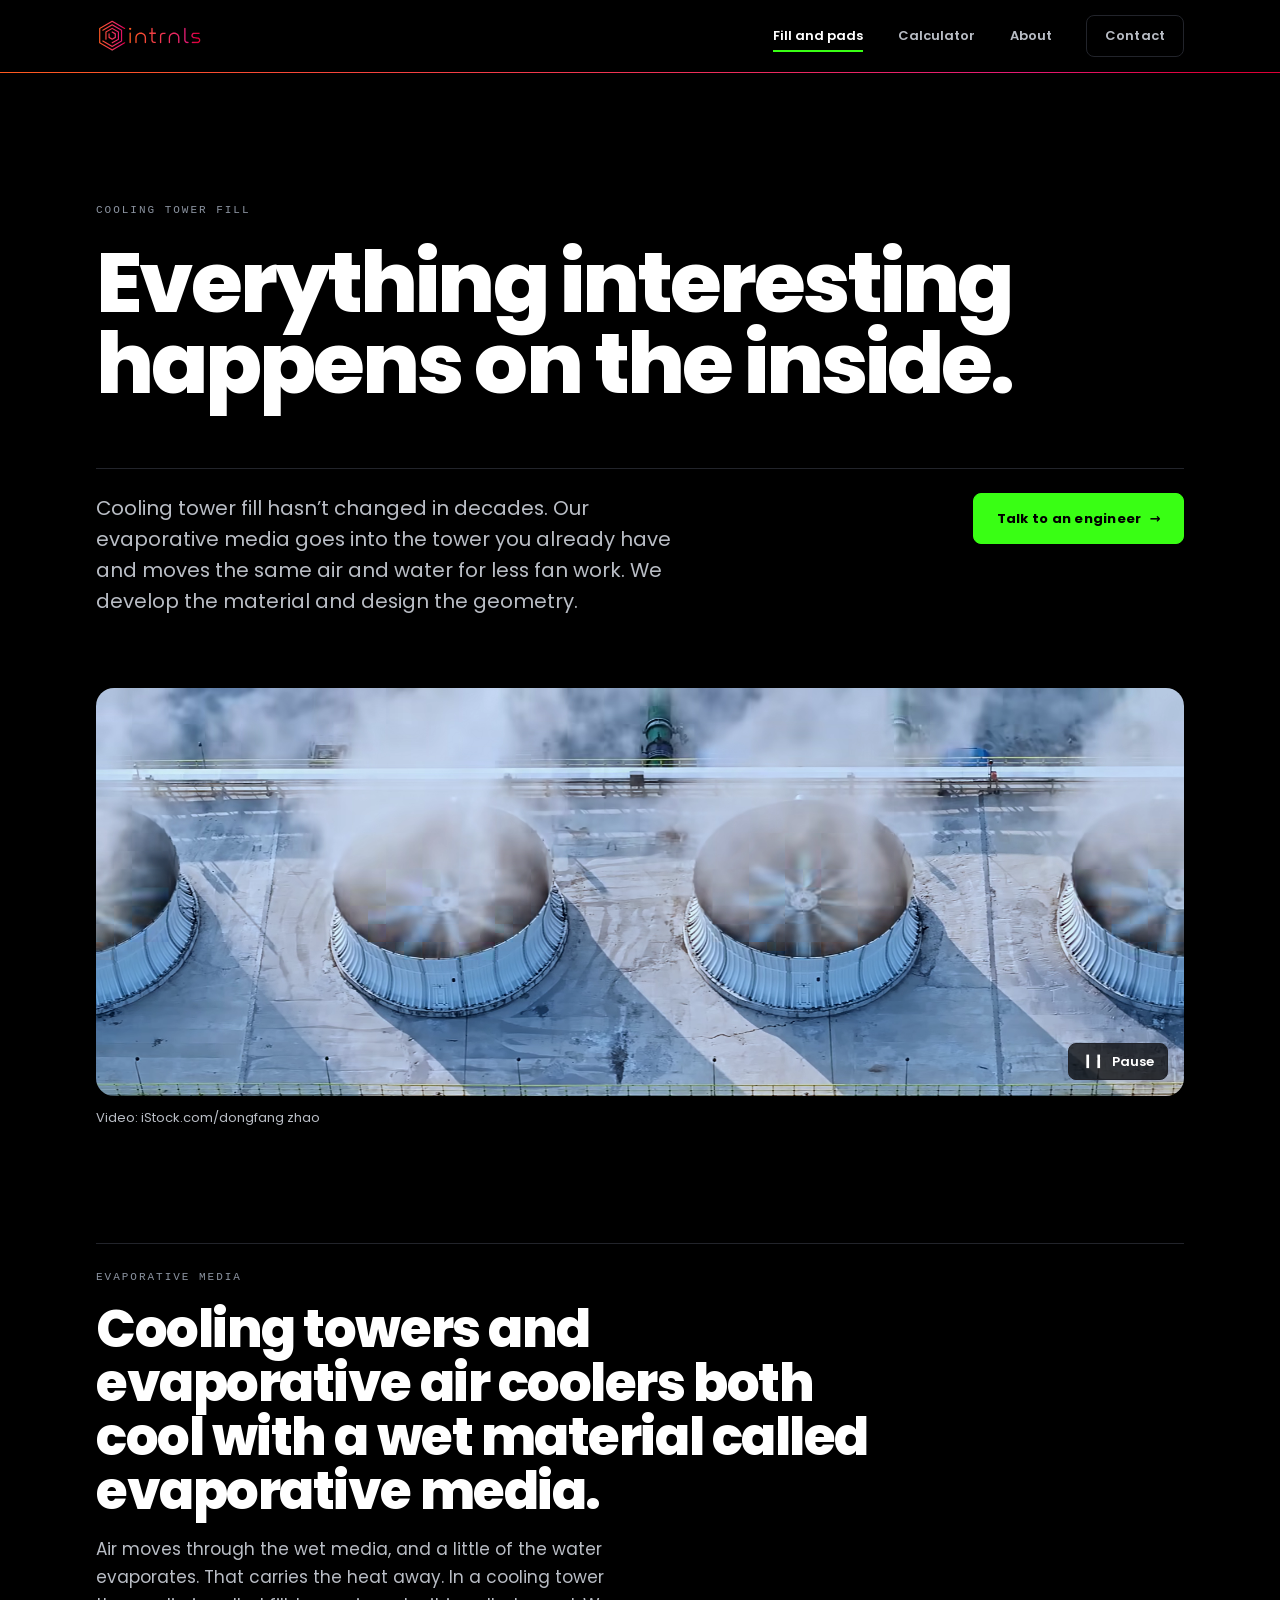
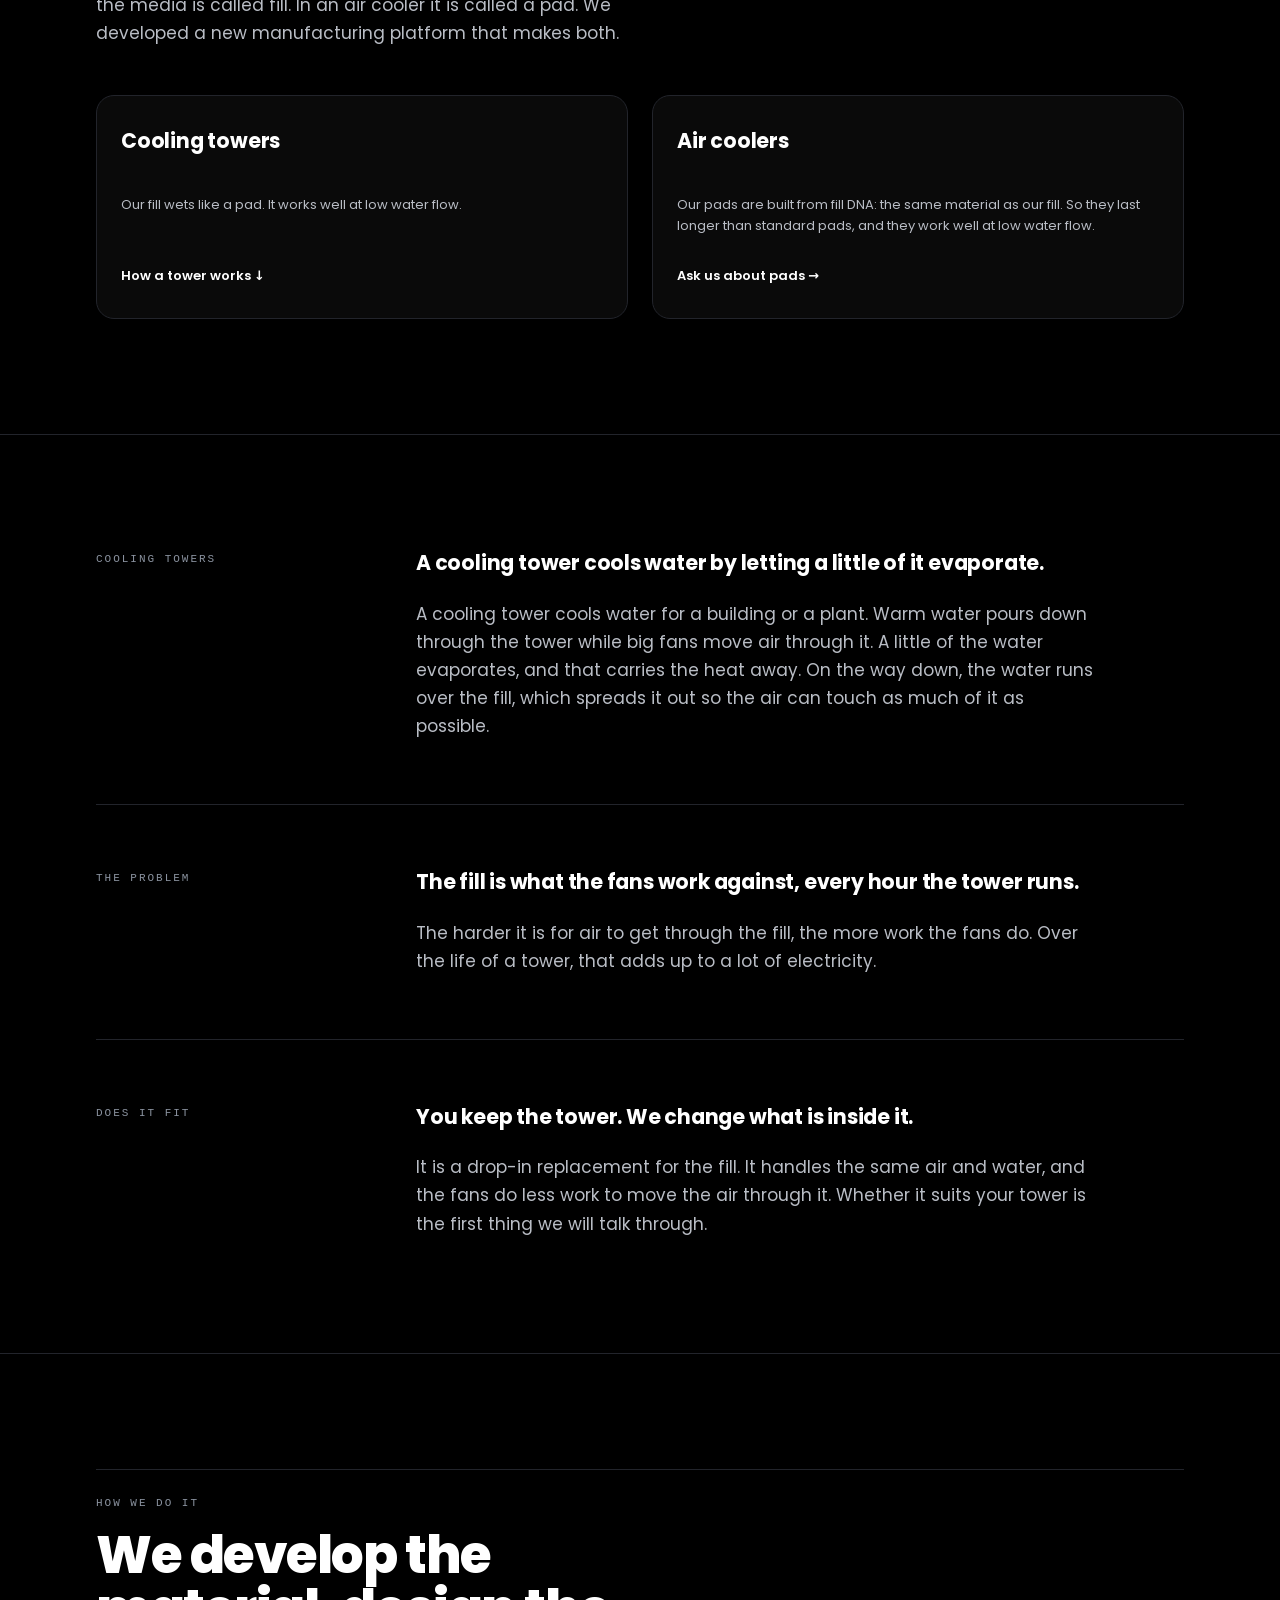
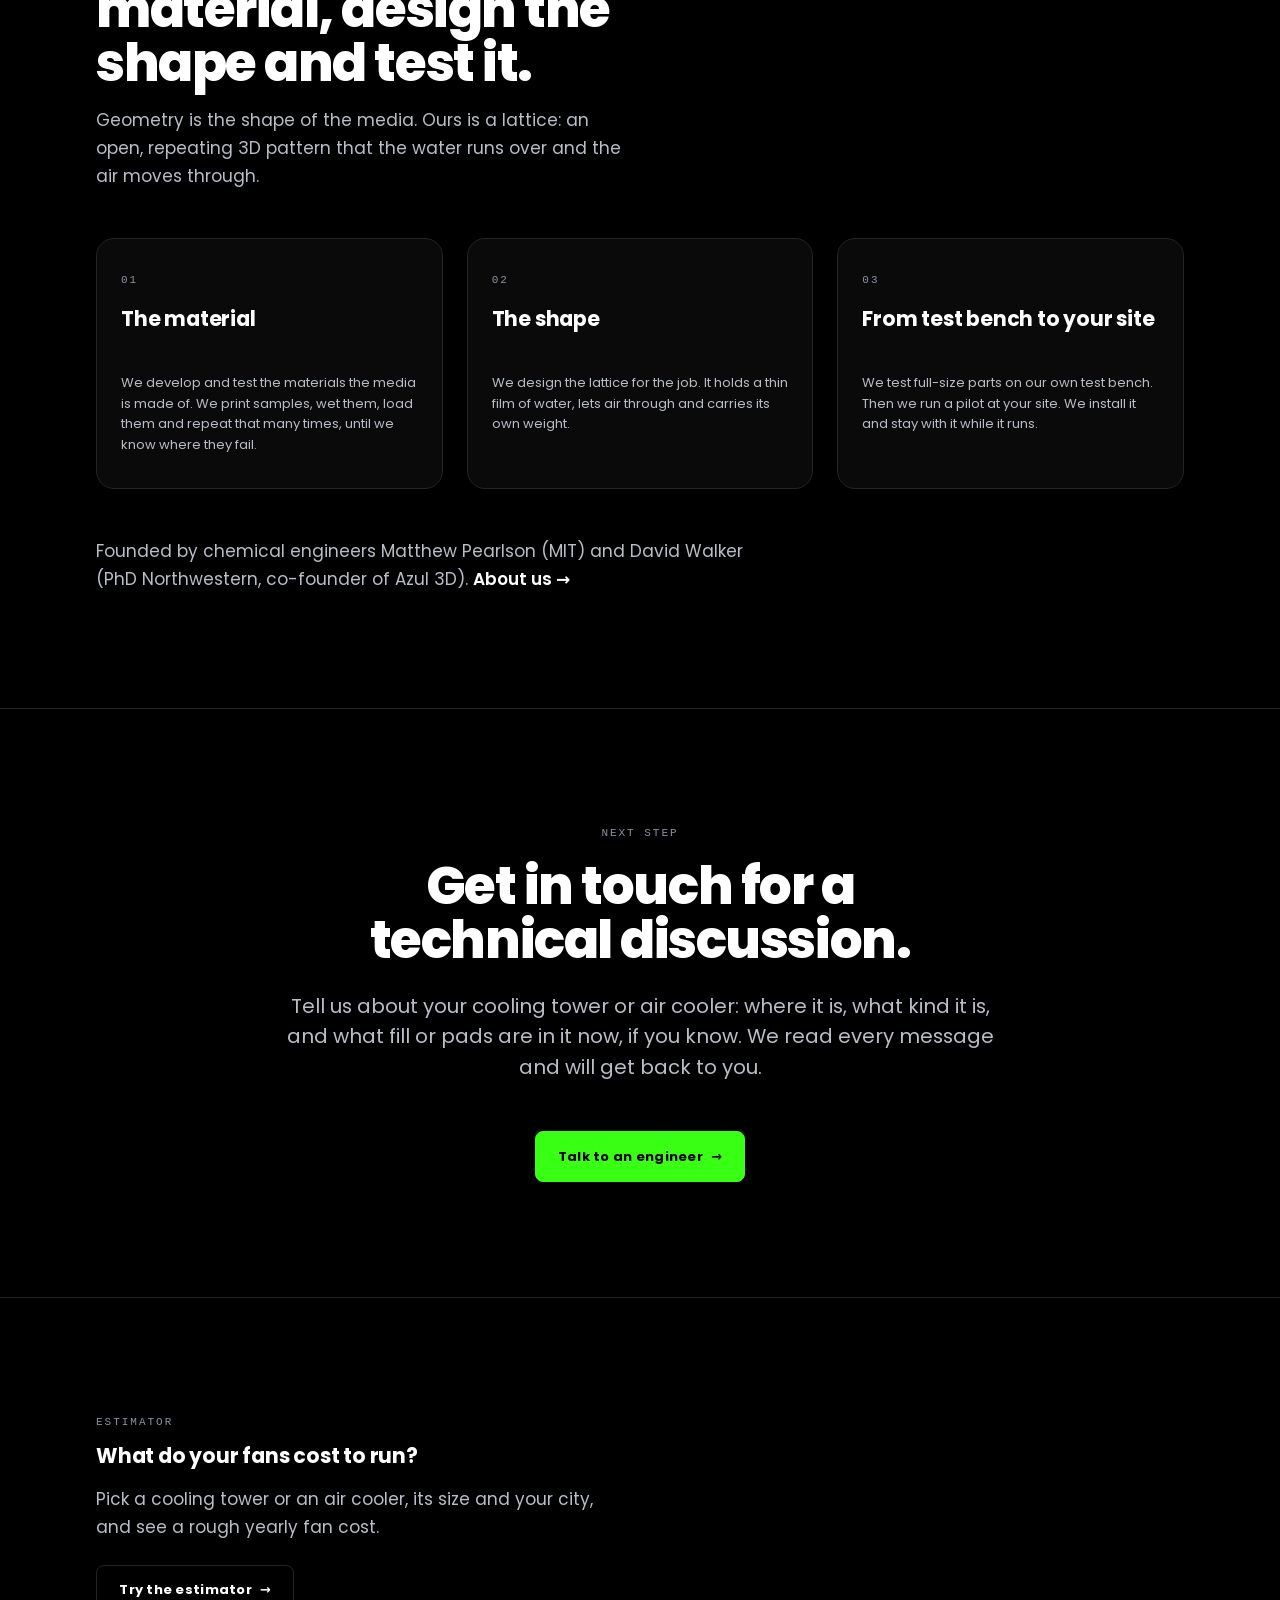
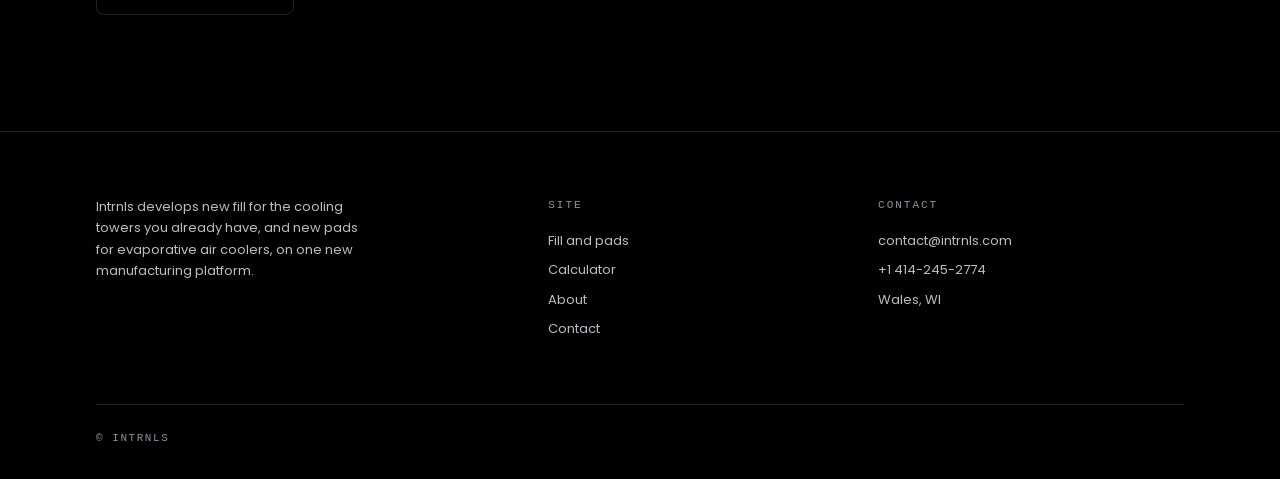
==== commit 6941fe6e: "Home hero: aerial loop of cooling tower fans, with footage credit New hero video (16:6 desktop and 4" ====
--- a/web/index.html
+++ b/web/index.html
@@ -103,34 +103,34 @@
     </div>
   </section>
 
-  <!-- Hero video. Above the fold: preload="auto". Seamless 10 s loop, muted, no audio
+  <!-- Hero video. Above the fold: preload="auto". Seamless 4.8 s pan loop, muted, no audio
        track, playsinline. A native 4:3 cut for <=640px and a native 16:6 cut above;
-       WebM first, H.264 MP4 fallback.
+       AV1 first, then WebM, H.264 MP4 fallback. Licensed stock footage: an in-page loop
+       only, never a download link; the credit is in the caption.
        Reduced motion: CSS swaps in the still <picture>, with or without JS; the script
        also pauses. Pause/play control for WCAG 2.2.2, glyph and label.
        The same frame description is on the <video> and the still; only one displays. -->
   <div class="container">
     <figure class="hero-video">
       <video autoplay muted loop playsinline preload="auto"
-             aria-label="Looping video, no sound. Tall 3D-printed lattice columns stand side by side while water sprays into the gaps between them and runs down their faces. The colors are a brand treatment: a magenta to orange gradient, with the brightest water picked out in green and white." data-slot="hero-alt"
-             width="1920" height="720" poster="video/cooling-towers-hero_filter-green_1920x720_poster.jpg">
-        <source media="(max-width:640px)" src="video/cooling-towers-hero_filter-green_720x540_av1.mp4" type='video/mp4; codecs="av01.0.04M.08"'>
-        <source media="(max-width:640px)" src="video/cooling-towers-hero_filter-green_720x540.webm" type="video/webm">
-        <source media="(max-width:640px)" src="video/cooling-towers-hero_filter-green_720x540.mp4" type="video/mp4">
-        <source src="video/cooling-towers-hero_filter-green_1920x720_av1.mp4" type='video/mp4; codecs="av01.0.08M.08"'>
-        <source src="video/cooling-towers-hero_filter-green_1920x720.webm" type="video/webm">
-        <source src="video/cooling-towers-hero_filter-green_1920x720.mp4" type="video/mp4">
+             aria-label="Looping video, no sound. A high-angle drone shot pans slowly along a row of cooling tower fans venting vapor, in a cool blue grade." data-slot="hero-alt"
+             width="1920" height="720" poster="video/cooling-tower-pan-hero_1920x720_poster.jpg">
+        <source media="(max-width:640px)" src="video/cooling-tower-pan-hero_720x540_av1.mp4" type='video/mp4; codecs="av01.0.04M.08"'>
+        <source media="(max-width:640px)" src="video/cooling-tower-pan-hero_720x540.webm" type="video/webm">
+        <source media="(max-width:640px)" src="video/cooling-tower-pan-hero_720x540.mp4" type="video/mp4">
+        <source src="video/cooling-tower-pan-hero_1920x720_av1.mp4" type='video/mp4; codecs="av01.0.08M.08"'>
+        <source src="video/cooling-tower-pan-hero_1920x720.webm" type="video/webm">
+        <source src="video/cooling-tower-pan-hero_1920x720.mp4" type="video/mp4">
       </video>
       <picture>
-        <source media="(max-width:640px)" srcset="video/cooling-towers-hero_filter-green_720x540_poster.jpg">
-        <img class="hero-still" src="video/cooling-towers-hero_filter-green_1920x720_poster.jpg" width="1920" height="720" decoding="async"
-             alt="Looping video, no sound. Tall 3D-printed lattice columns stand side by side while water sprays into the gaps between them and runs down their faces. The colors are a brand treatment: a magenta to orange gradient, with the brightest water picked out in green and white." data-slot="hero-alt-still">
+        <source media="(max-width:640px)" srcset="video/cooling-tower-pan-hero_720x540_poster.jpg">
+        <img class="hero-still" src="video/cooling-tower-pan-hero_1920x720_poster.jpg" width="1920" height="720" decoding="async"
+             alt="A high-angle drone view along a row of cooling tower fans venting vapor, in a cool blue grade." data-slot="hero-alt-still">
       </picture>
       <button class="vid-toggle" type="button"><span class="ic" aria-hidden="true">&#x2759;&#x2759;</span> <span class="lb">Pause</span></button>
     </figure>
-    <!-- Sighted visitors get the caption, not the alt: it has to say the color is a
-         treatment, or green water reads as dye or data. -->
-    <p class="fig-cap" data-slot="hero-caption">A test block on our bench. The colors are a brand treatment.</p>
+    <!-- The caption carries the footage credit. -->
+    <p class="fig-cap" data-slot="hero-caption">Video: iStock.com/dongfang zhao</p>
   </div>
 
   <!-- ======================= EVAPORATIVE MEDIA: fill and pads, two equal cards =======================
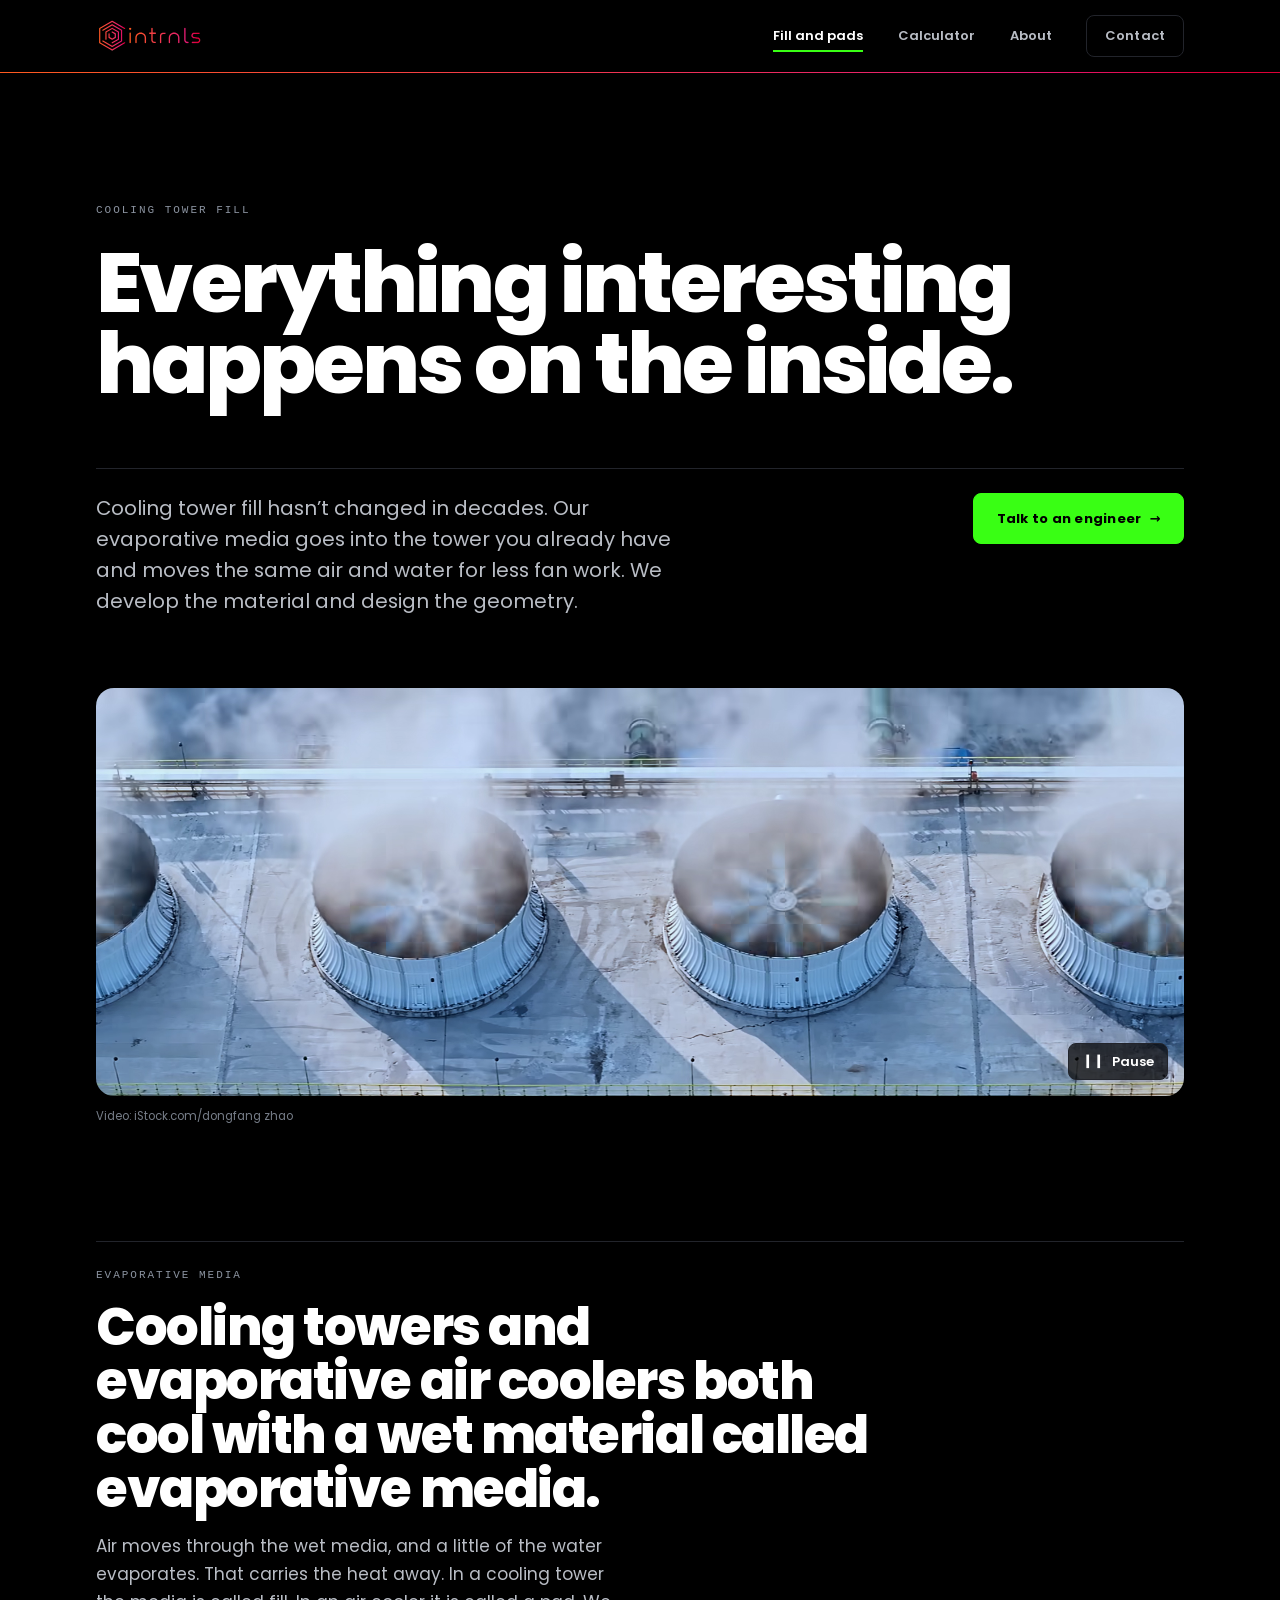
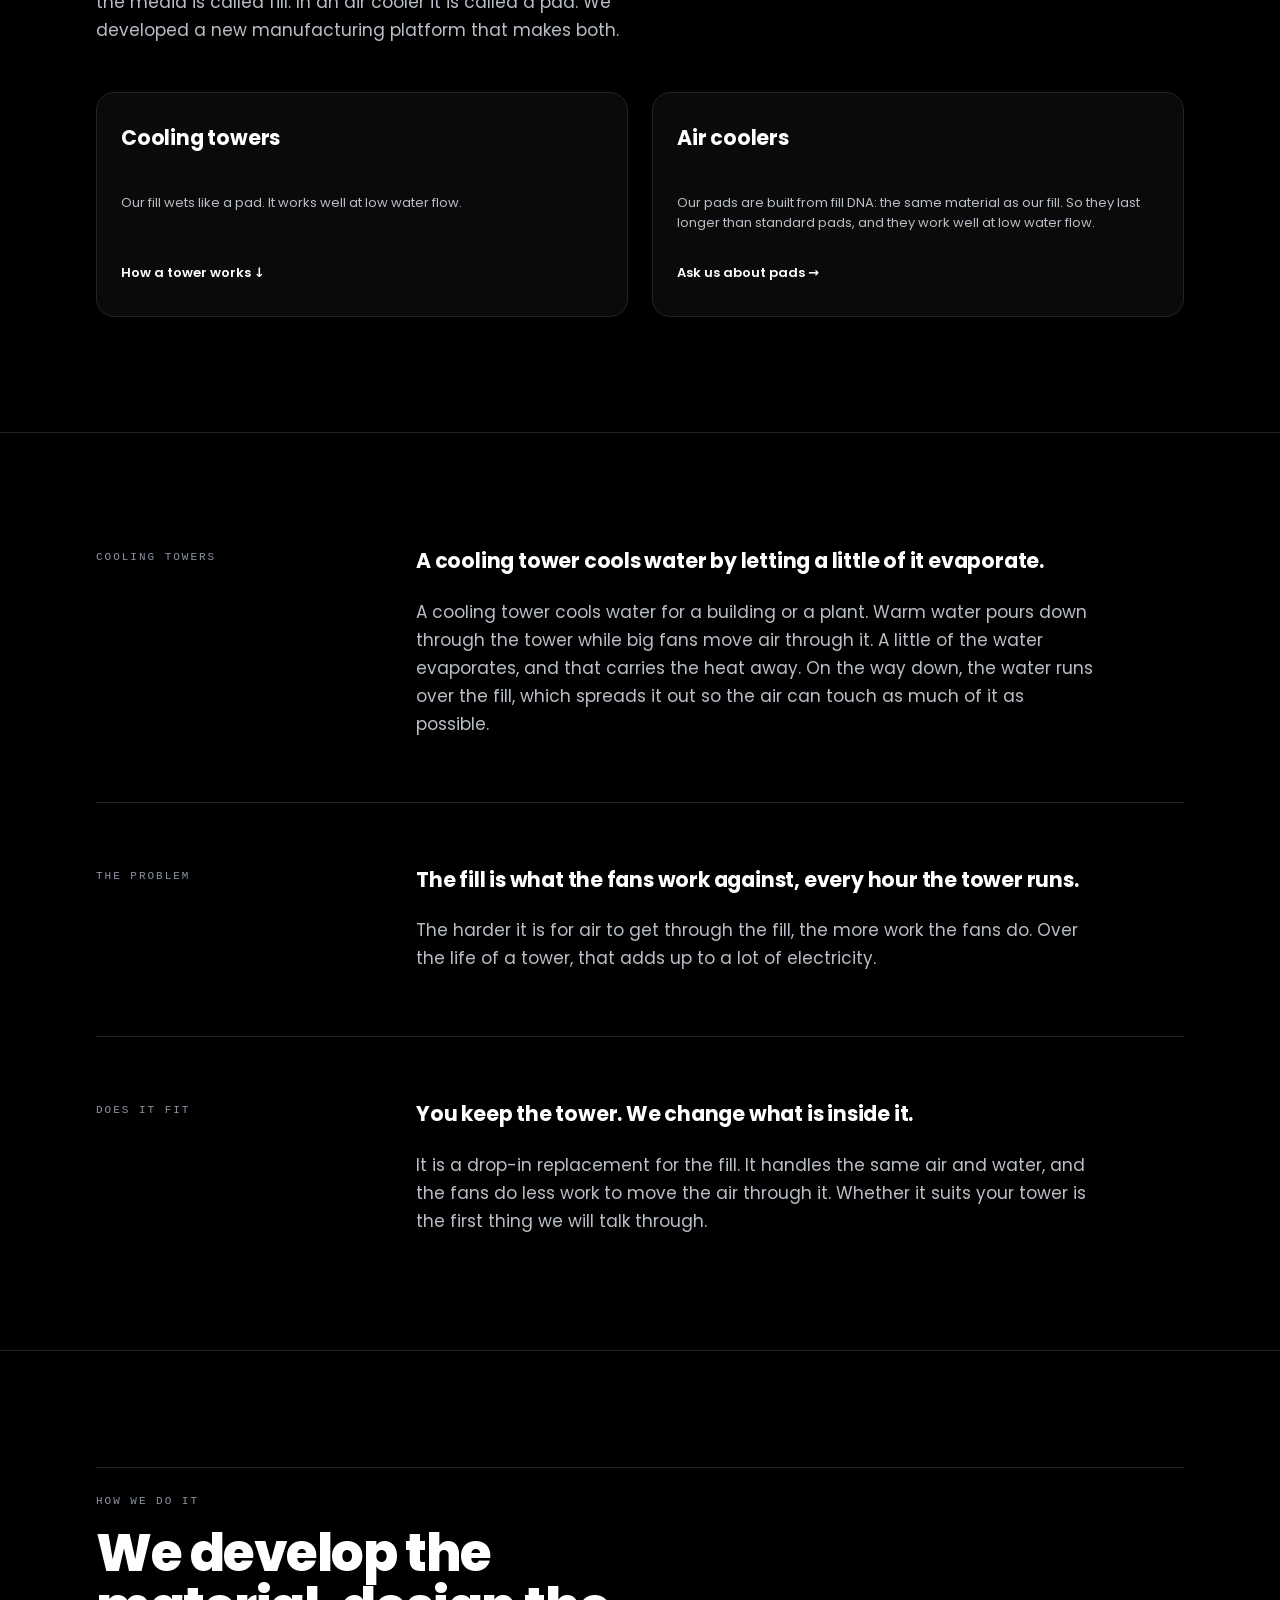
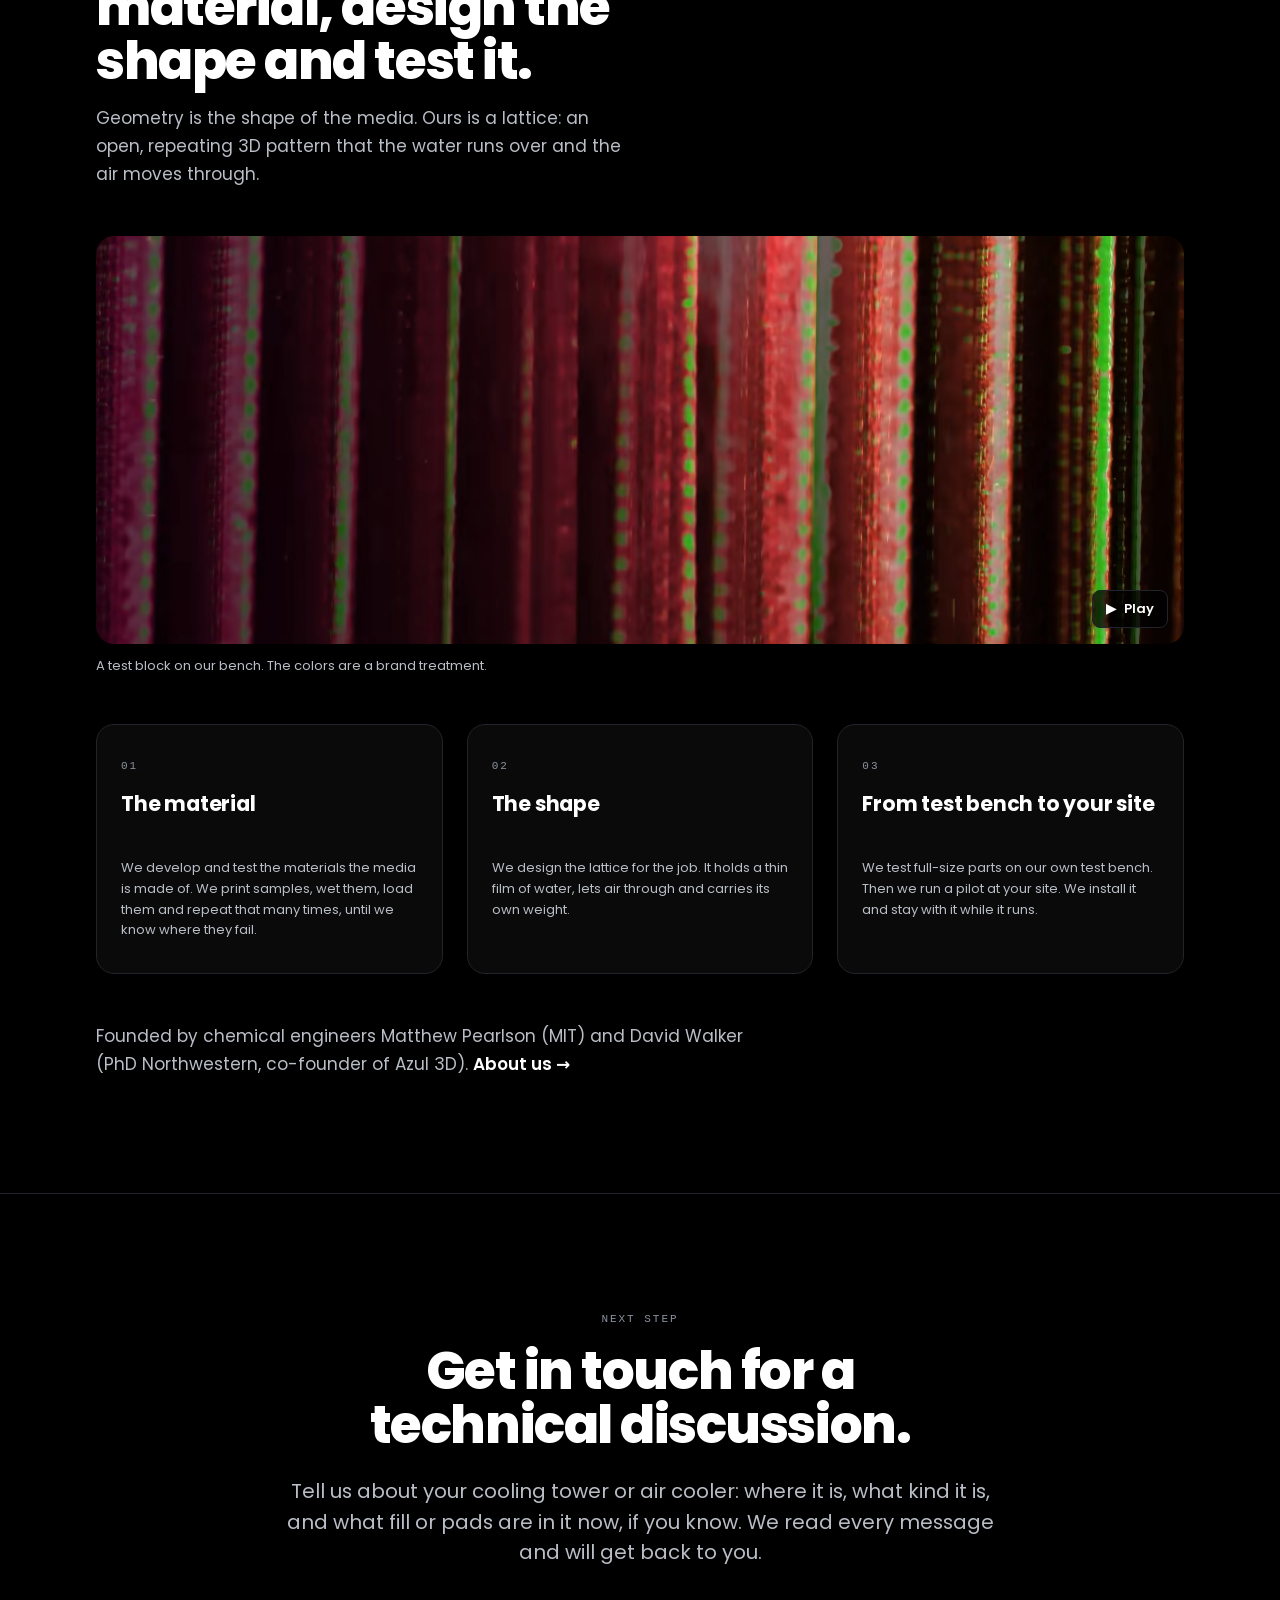
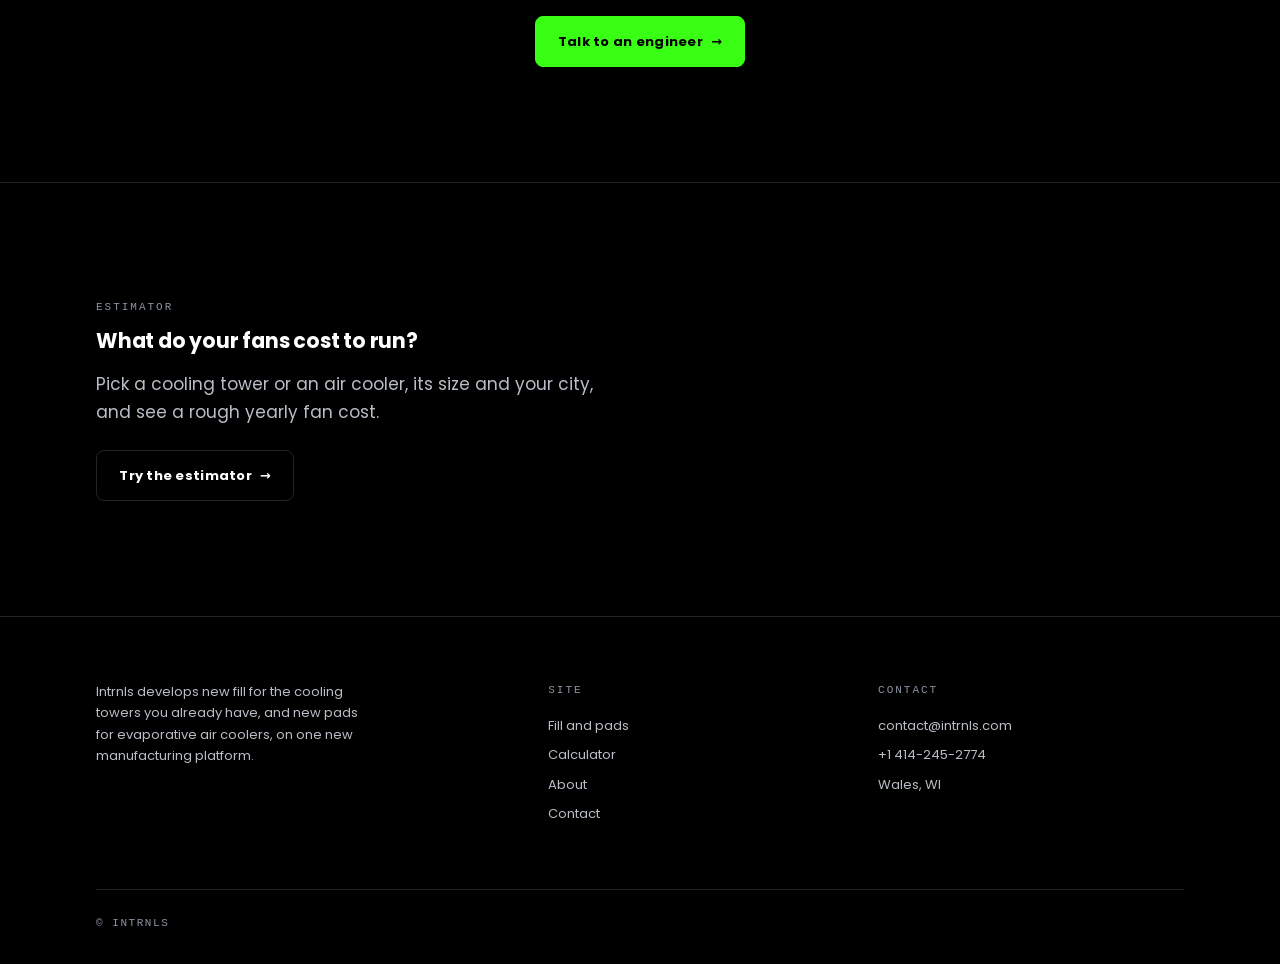
==== commit 773cb981: "Home: quieter footage credit; the lattice pan returns in How we do it Co-Authored-By: Claude Opus 5." ====
--- a/web/index.html
+++ b/web/index.html
@@ -130,7 +130,7 @@
       <button class="vid-toggle" type="button"><span class="ic" aria-hidden="true">&#x2759;&#x2759;</span> <span class="lb">Pause</span></button>
     </figure>
     <!-- The caption carries the footage credit. -->
-    <p class="fig-cap" data-slot="hero-caption">Video: iStock.com/dongfang zhao</p>
+    <p class="fig-cap credit" data-slot="hero-caption">Video: iStock.com/dongfang zhao</p>
   </div>
 
   <!-- ======================= EVAPORATIVE MEDIA: fill and pads, two equal cards =======================
@@ -200,6 +200,30 @@
           <p class="deck" data-slot="how-intro">Geometry is the shape of the media. Ours is a lattice: an open, repeating 3D pattern that the water runs over and the air moves through.</p>
         </div>
       </div>
+      <!-- Our fill: the pan through the lattice (FlowDemo shot 21), the hero until 26 Oct. Same
+           component as the hero: muted loop, pause control, reduced-motion still. Below the fold,
+           so preload="metadata". -->
+      <figure class="hero-video how-video">
+        <video autoplay muted loop playsinline preload="metadata"
+               aria-label="Looping video, no sound. Tall 3D-printed lattice columns stand side by side while water sprays into the gaps between them and runs down their faces. The colors are a brand treatment: a magenta to orange gradient, with the brightest water picked out in green and white." data-slot="how-video-alt"
+               width="1920" height="720" poster="video/cooling-towers-hero_filter-green_1920x720_poster.jpg">
+          <source media="(max-width:640px)" src="video/cooling-towers-hero_filter-green_720x540_av1.mp4" type='video/mp4; codecs="av01.0.04M.08"'>
+          <source media="(max-width:640px)" src="video/cooling-towers-hero_filter-green_720x540.webm" type="video/webm">
+          <source media="(max-width:640px)" src="video/cooling-towers-hero_filter-green_720x540.mp4" type="video/mp4">
+          <source src="video/cooling-towers-hero_filter-green_1920x720_av1.mp4" type='video/mp4; codecs="av01.0.08M.08"'>
+          <source src="video/cooling-towers-hero_filter-green_1920x720.webm" type="video/webm">
+          <source src="video/cooling-towers-hero_filter-green_1920x720.mp4" type="video/mp4">
+        </video>
+        <picture>
+          <source media="(max-width:640px)" srcset="video/cooling-towers-hero_filter-green_720x540_poster.jpg">
+          <img class="hero-still" src="video/cooling-towers-hero_filter-green_1920x720_poster.jpg" width="1920" height="720" decoding="async" loading="lazy"
+               alt="Tall 3D-printed lattice columns stand side by side while water sprays into the gaps between them and runs down their faces. The colors are a brand treatment: a magenta to orange gradient, with the brightest water picked out in green and white." data-slot="how-video-alt-still">
+        </picture>
+        <button class="vid-toggle" type="button"><span class="ic" aria-hidden="true">&#x2759;&#x2759;</span> <span class="lb">Pause</span></button>
+      </figure>
+      <!-- Sighted visitors get the caption, not the alt: it has to say the color is a
+           treatment, or green water reads as dye or data. -->
+      <p class="fig-cap how-cap" data-slot="how-video-caption">A test block on our bench. The colors are a brand treatment.</p>
       <div class="cards">
         <article class="card">
           <span class="idx">01</span>
--- a/web/css/hero-video.css
+++ b/web/css/hero-video.css
@@ -32,6 +32,13 @@
 
 /* A caption under a figure: what the frame is, and any credit it owes. */
 .fig-cap{margin:var(--s3) 0 0; font-size:var(--t-sm); line-height:1.5; color:var(--fg-quiet); max-width:var(--measure)}
+/* A footage credit: required, but it should not compete with the frame. Smallest-text ink
+   (--label), a step smaller; on black it eases toward the ground but stays above AA (about 5:1). */
+.fig-cap.credit{font-size:calc(var(--t-sm) * .88); color:var(--label)}
+[data-ground="lab"] .fig-cap.credit{color:color-mix(in srgb, var(--fg-muted) 85%, var(--bg))}
+/* our fill pan inside the How band: sits between the intro and the three cards */
+.how-video{margin-top:var(--s7)}
+.how-cap{margin-bottom:var(--s7)}
 /* A still that stands for an interactive tool: framed like a plate, the whole thing is the link. */
 .still{margin:0; min-width:0}
 .still a{display:block; border-radius:var(--r-lg); overflow:hidden; border:1px solid var(--hairline); transition:border-color var(--ease)}
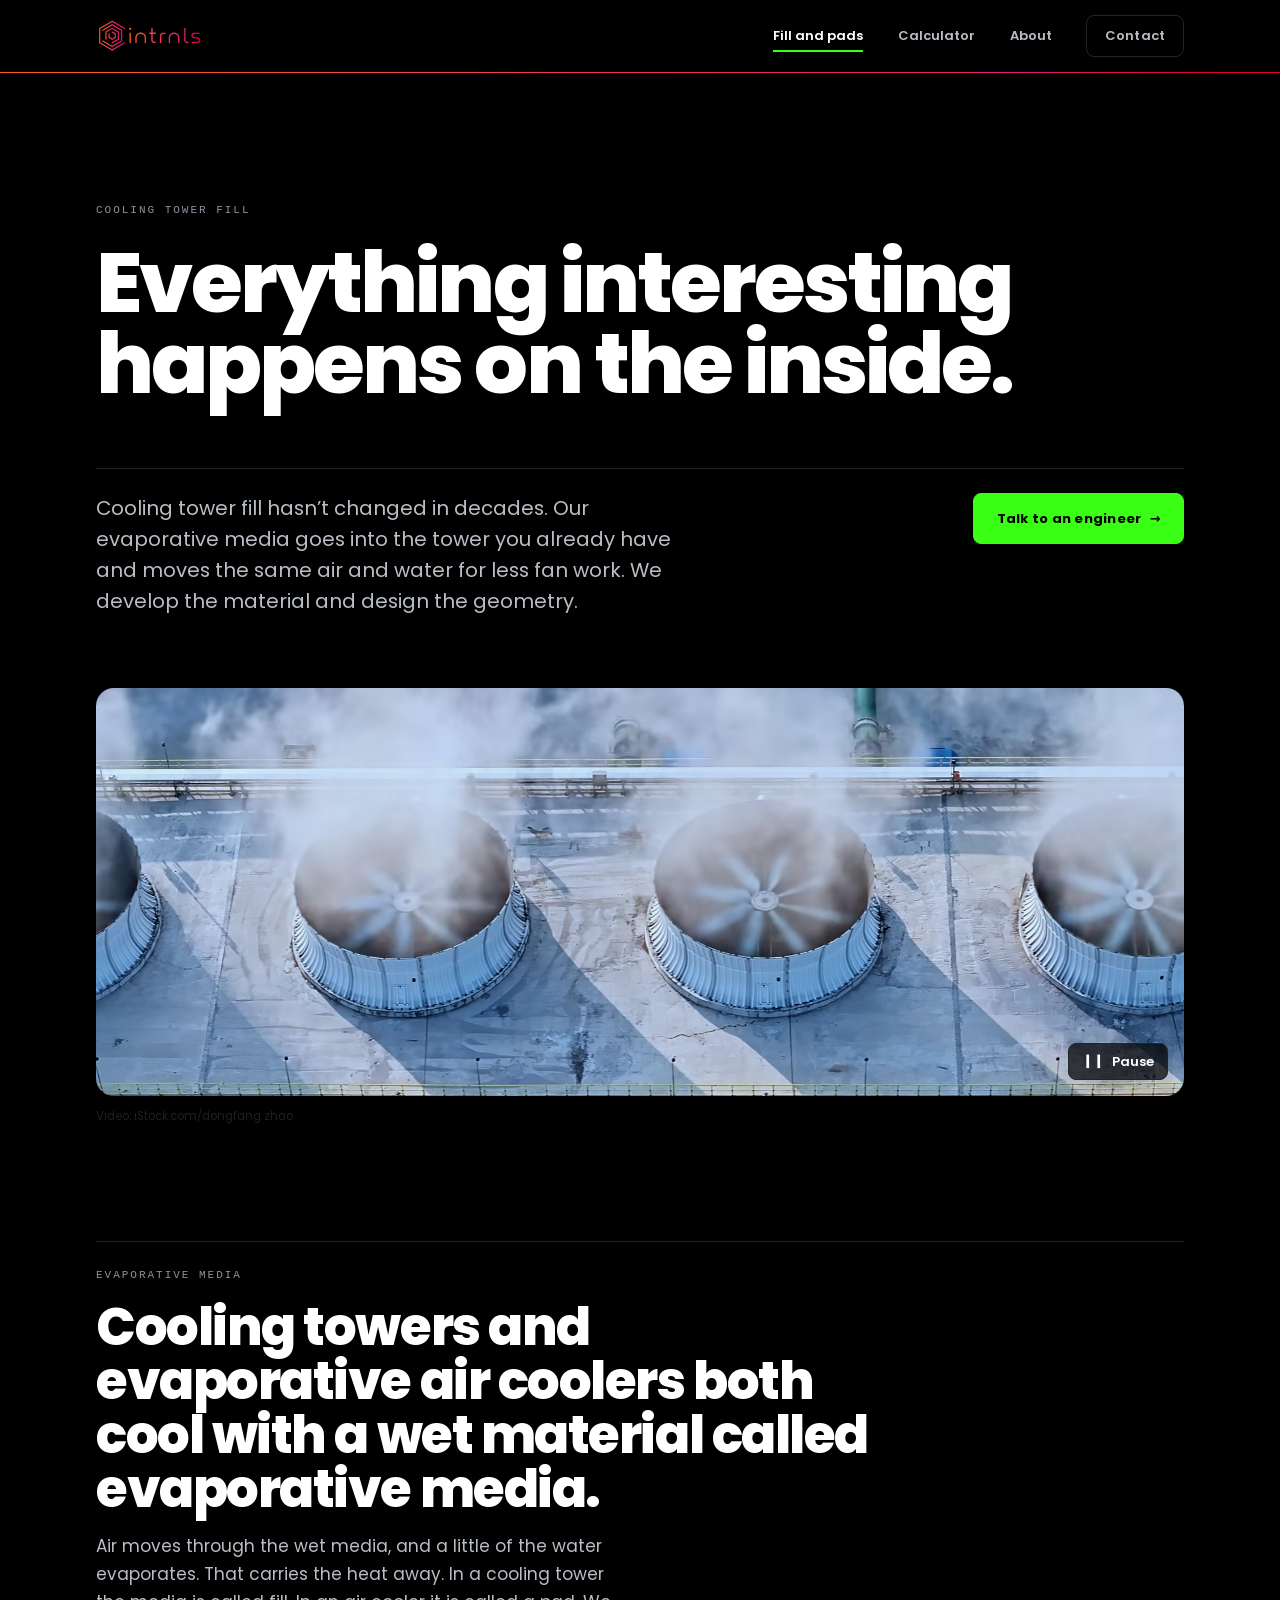
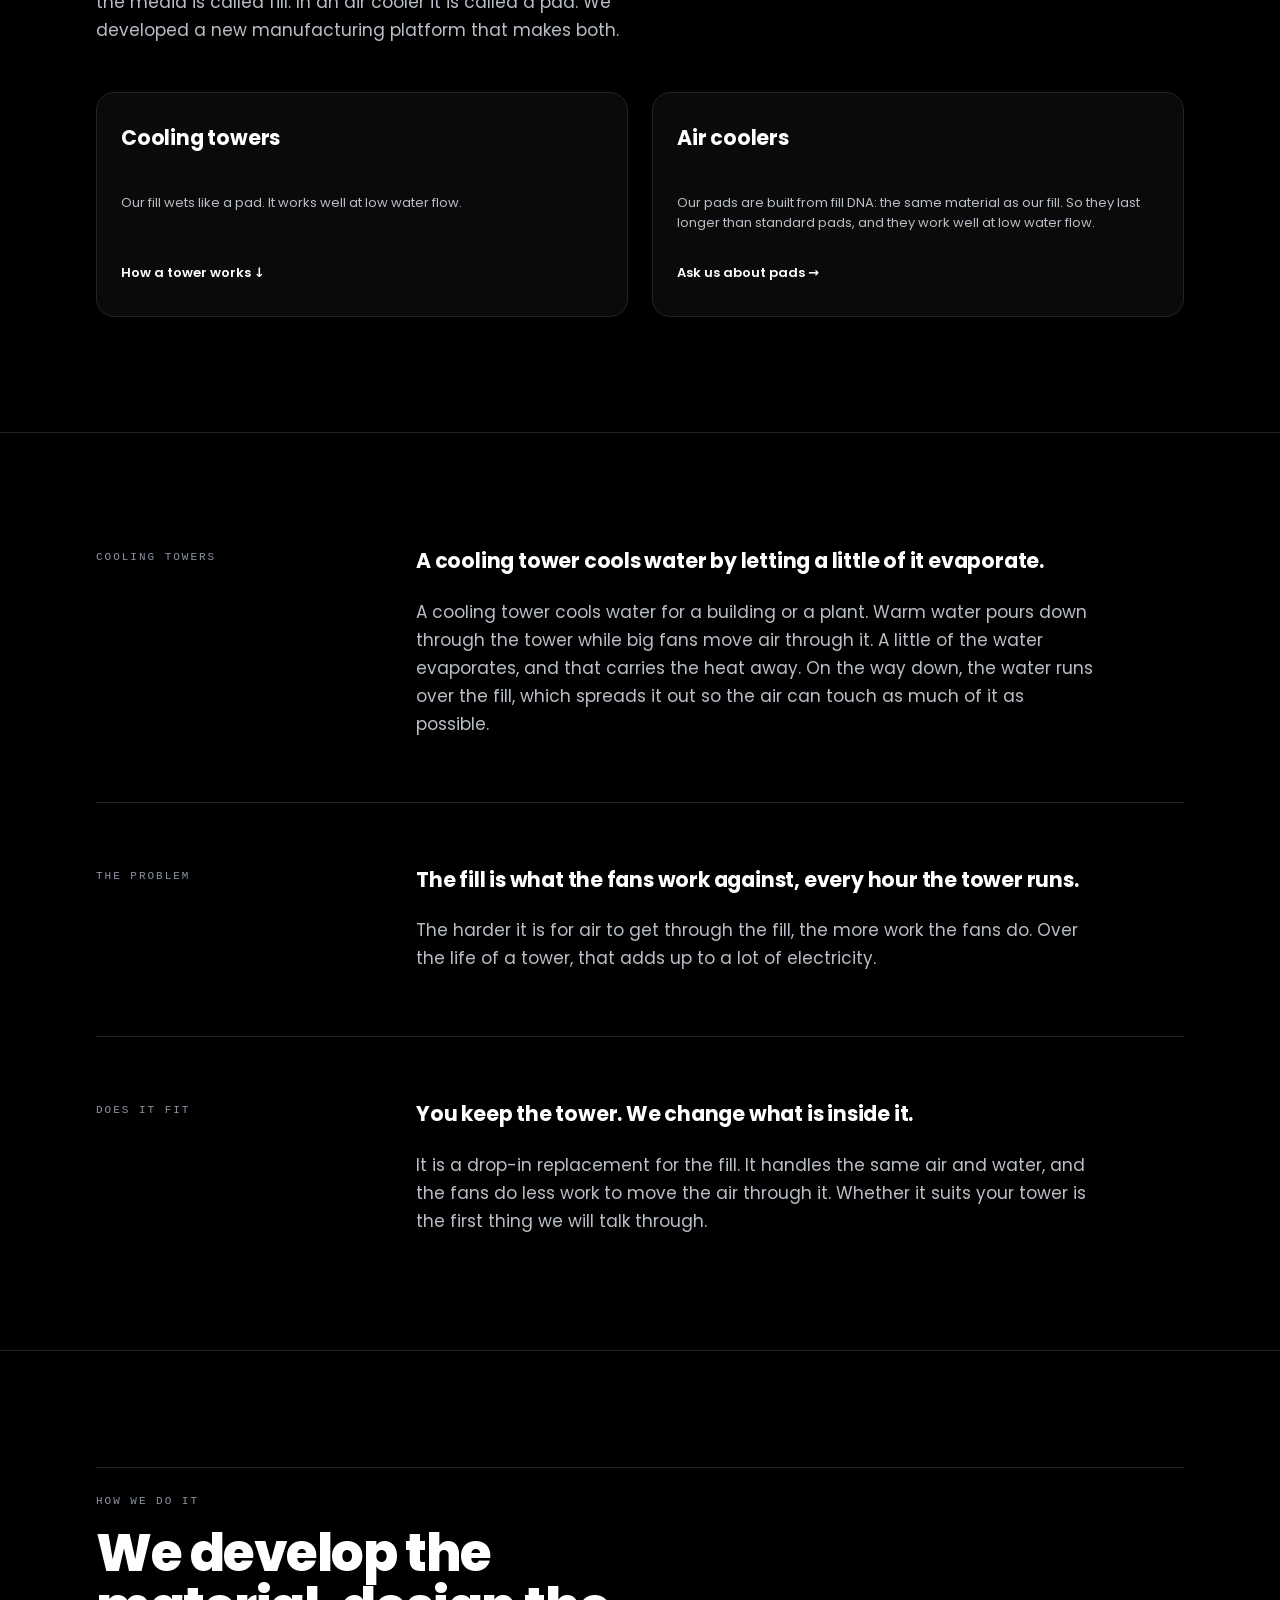
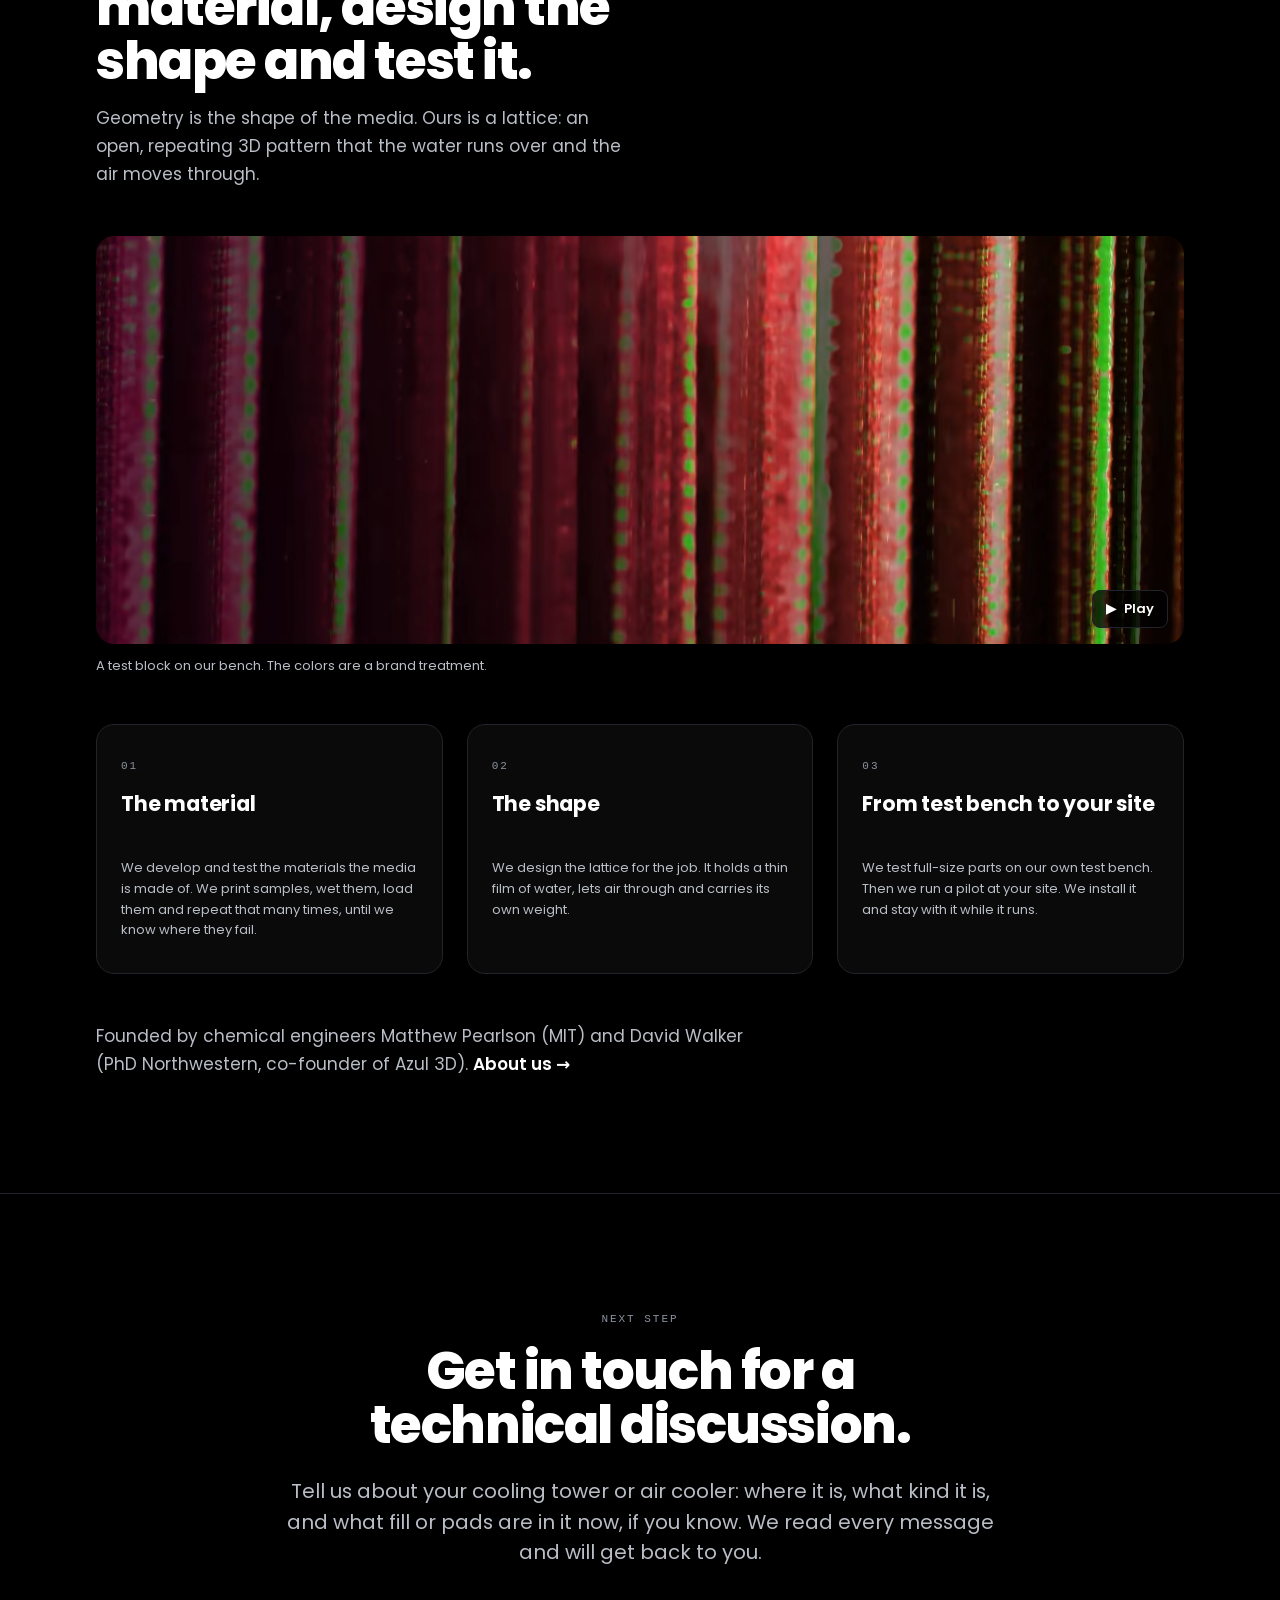
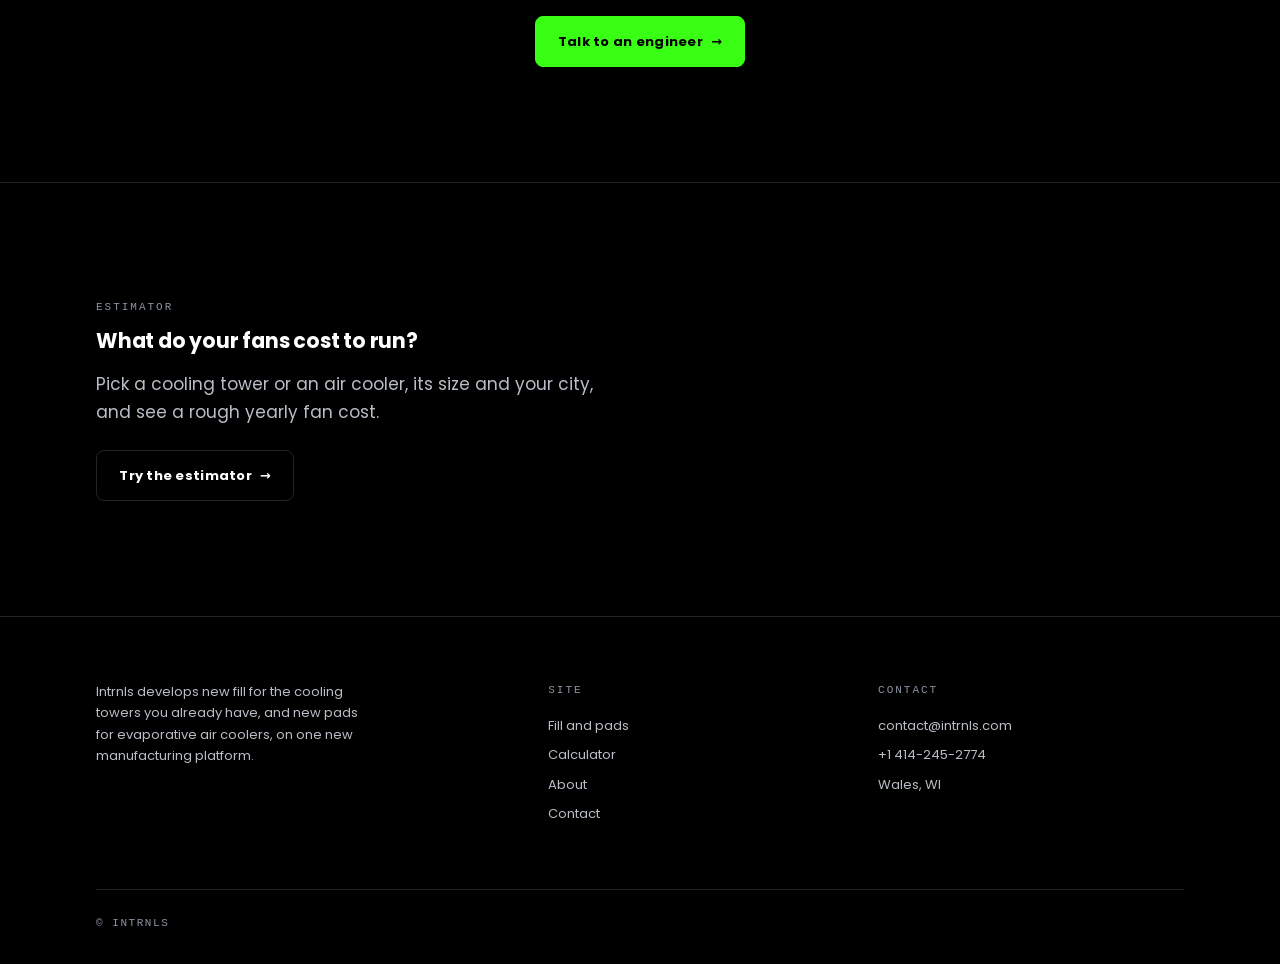
==== commit c3db86c0: "Home: footage credit one shade off the ground; check.py allows one reported contrast waiver per page" ====
--- a/web/index.html
+++ b/web/index.html
@@ -130,7 +130,7 @@
       <button class="vid-toggle" type="button"><span class="ic" aria-hidden="true">&#x2759;&#x2759;</span> <span class="lb">Pause</span></button>
     </figure>
     <!-- The caption carries the footage credit. -->
-    <p class="fig-cap credit" data-slot="hero-caption">Video: iStock.com/dongfang zhao</p>
+    <p class="fig-cap credit" data-slot="hero-caption" data-contrast-waiver="footage credit kept deliberately faint, operator decision 2026-10-26">Video: iStock.com/dongfang zhao</p>
   </div>
 
   <!-- ======================= EVAPORATIVE MEDIA: fill and pads, two equal cards =======================
--- a/web/css/hero-video.css
+++ b/web/css/hero-video.css
@@ -32,10 +32,10 @@
 
 /* A caption under a figure: what the frame is, and any credit it owes. */
 .fig-cap{margin:var(--s3) 0 0; font-size:var(--t-sm); line-height:1.5; color:var(--fg-quiet); max-width:var(--measure)}
-/* A footage credit: required, but it should not compete with the frame. Smallest-text ink
-   (--label), a step smaller; on black it eases toward the ground but stays above AA (about 5:1). */
-.fig-cap.credit{font-size:calc(var(--t-sm) * .88); color:var(--label)}
-[data-ground="lab"] .fig-cap.credit{color:color-mix(in srgb, var(--fg-muted) 85%, var(--bg))}
+/* A footage credit: required, but meant to be found rather than seen. One shade off the
+   ground on either ground (about 1.3:1). Below AA on purpose, by operator decision
+   2026-10-26; the element carries data-contrast-waiver so check.py reports it instead of failing. */
+.fig-cap.credit{font-size:calc(var(--t-sm) * .88); color:color-mix(in srgb, var(--fg) 12%, var(--bg))}
 /* our fill pan inside the How band: sits between the intro and the three cards */
 .how-video{margin-top:var(--s7)}
 .how-cap{margin-bottom:var(--s7)}
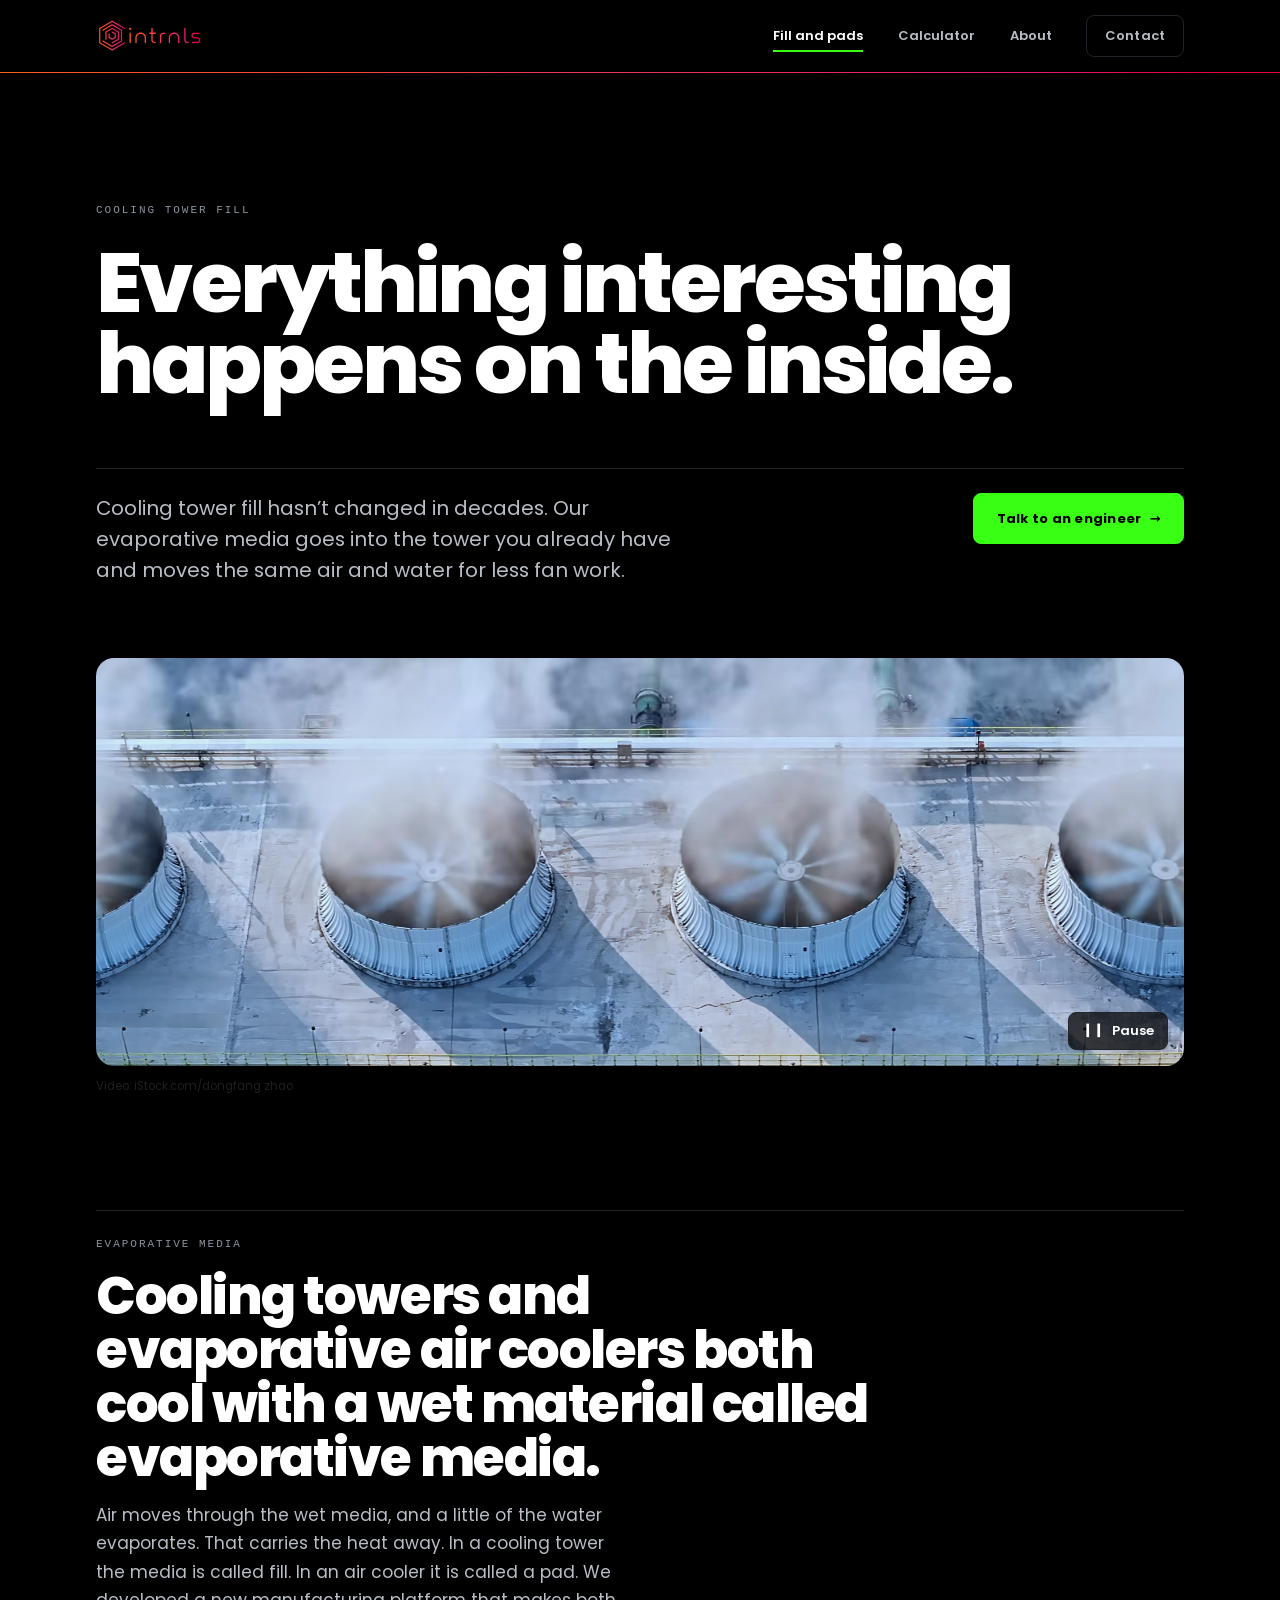
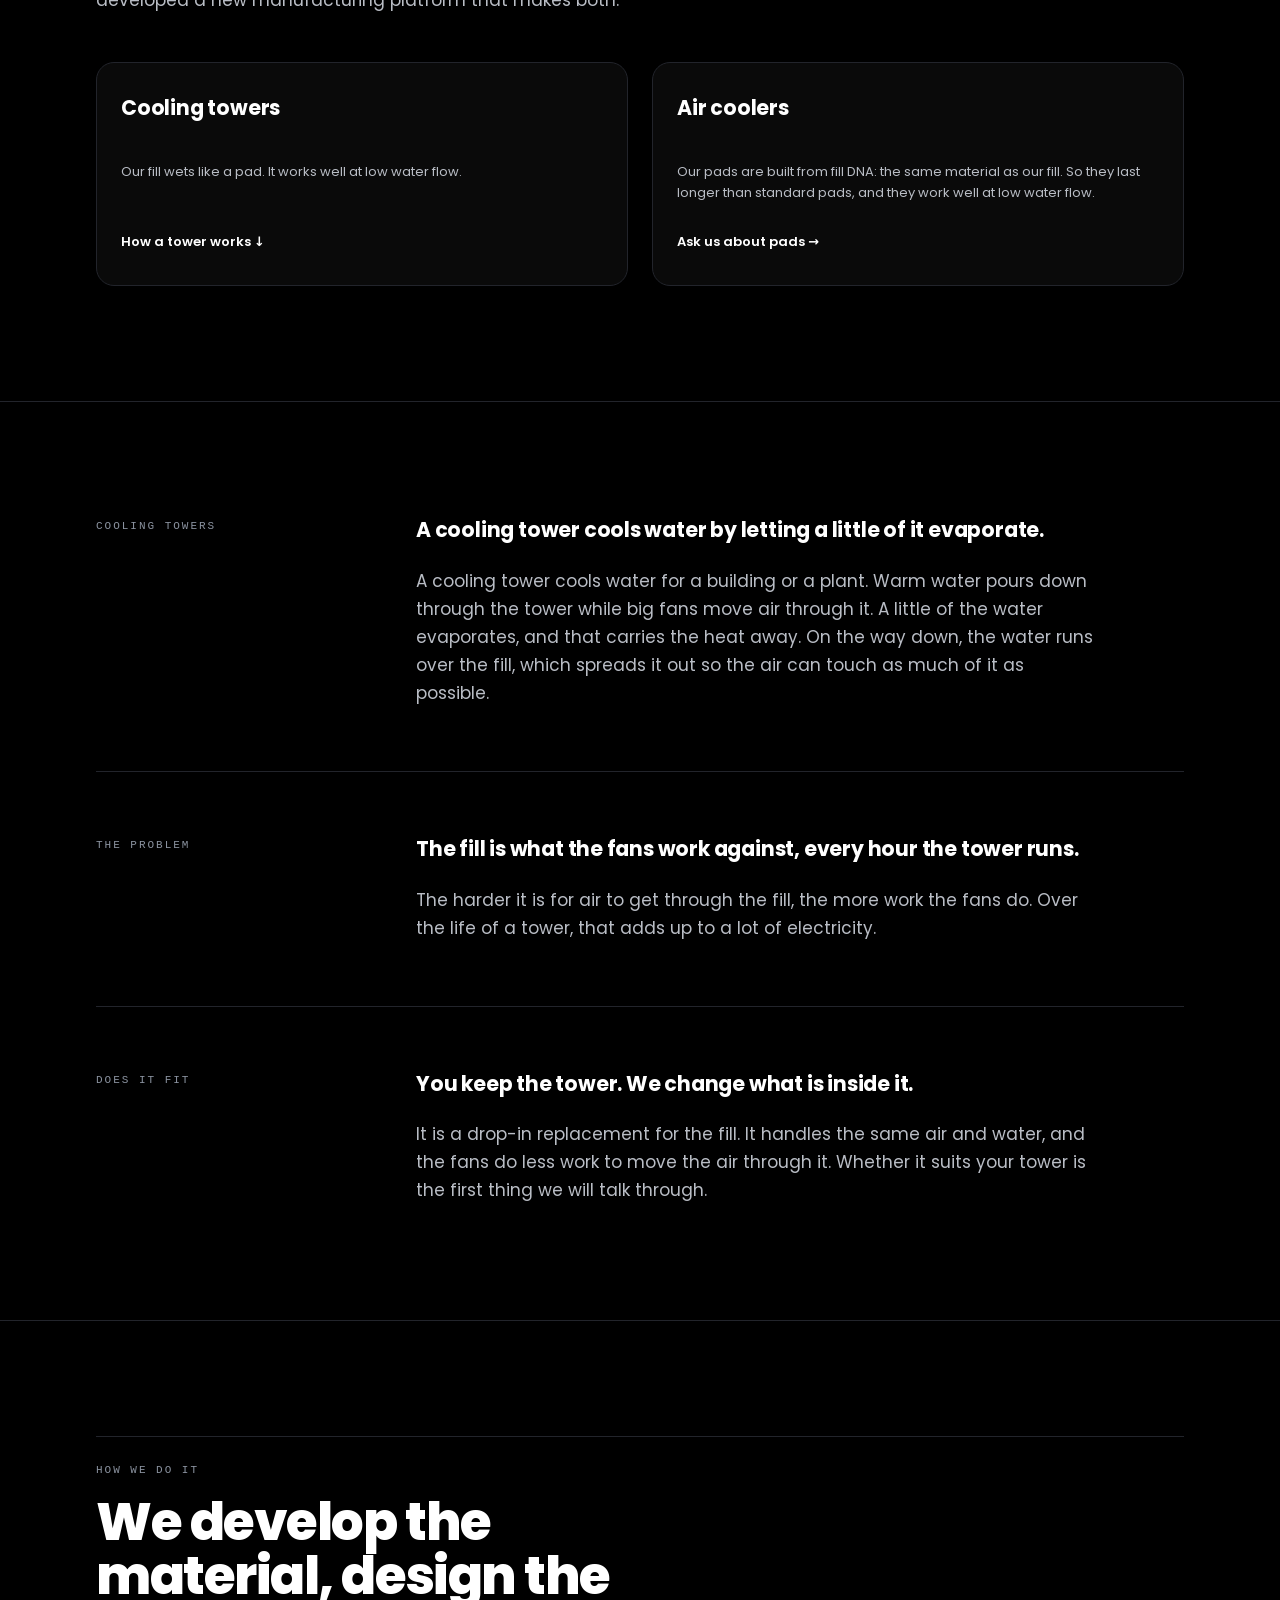
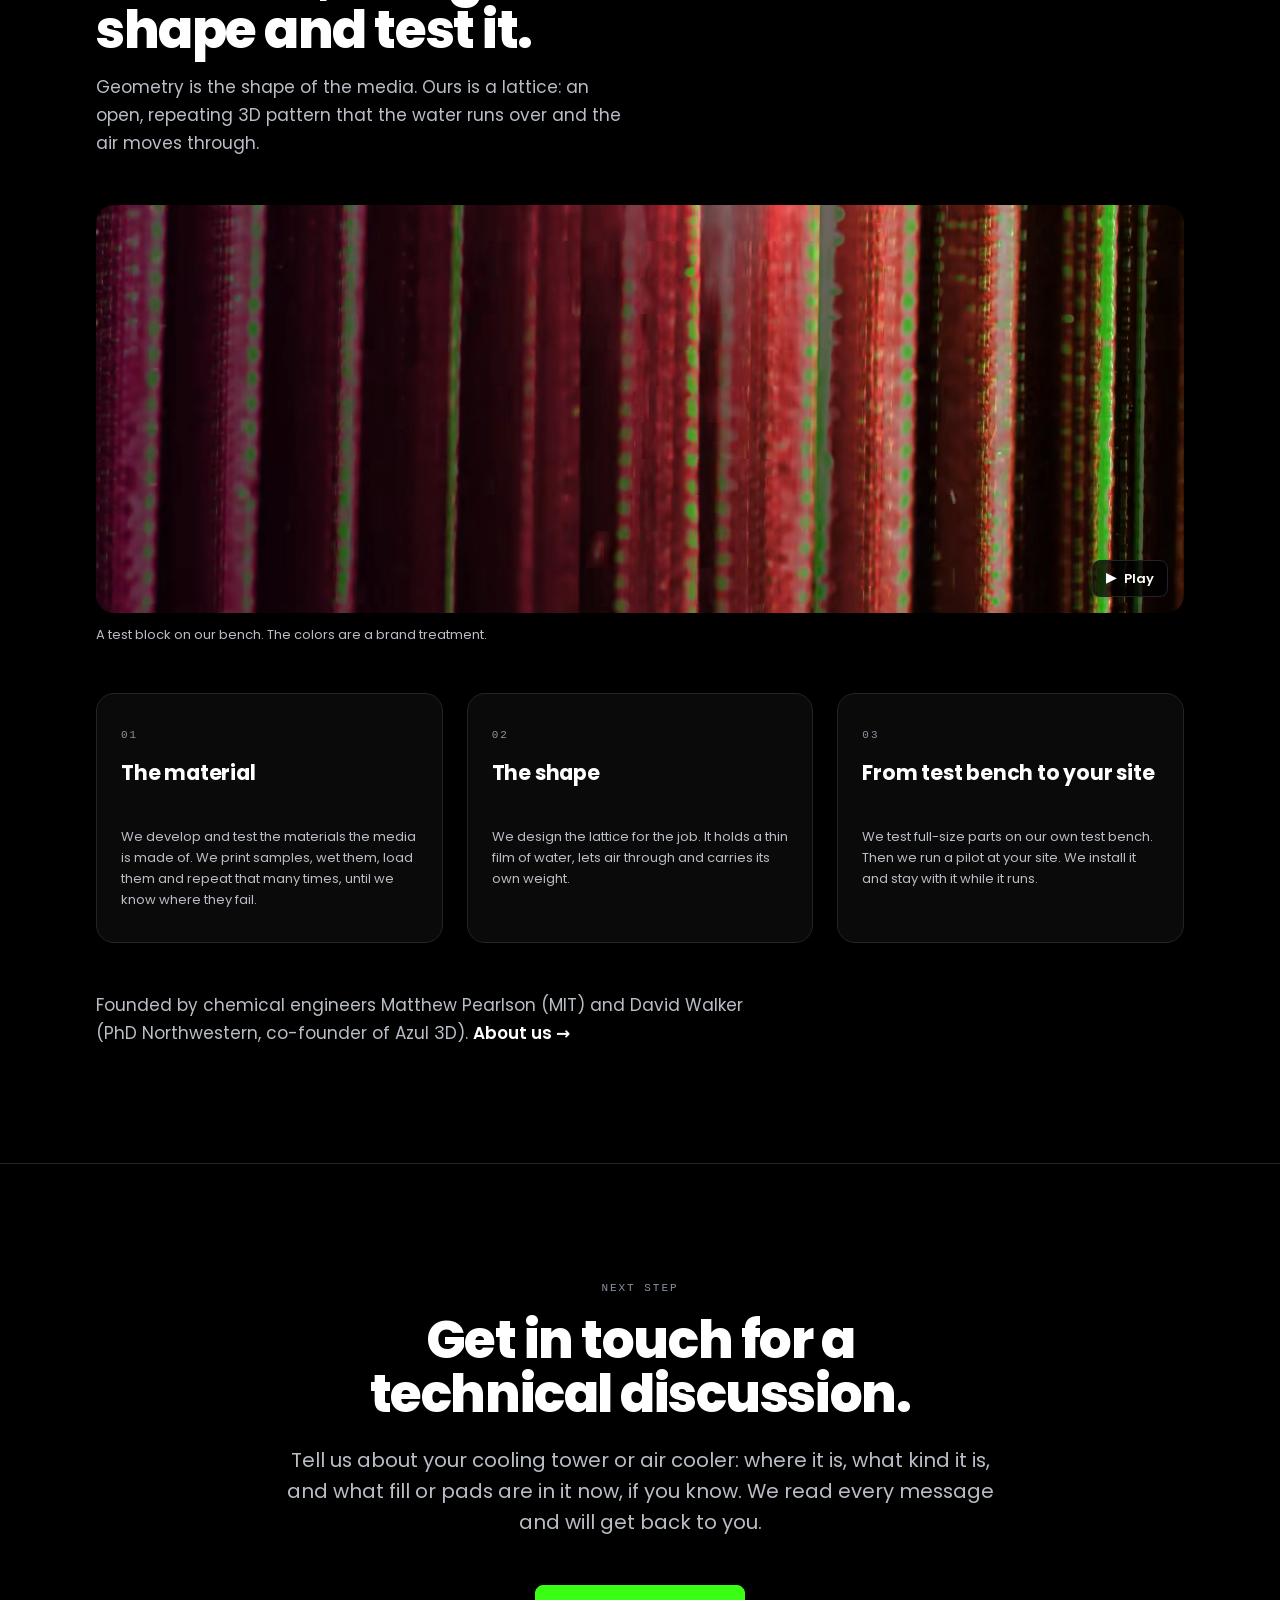
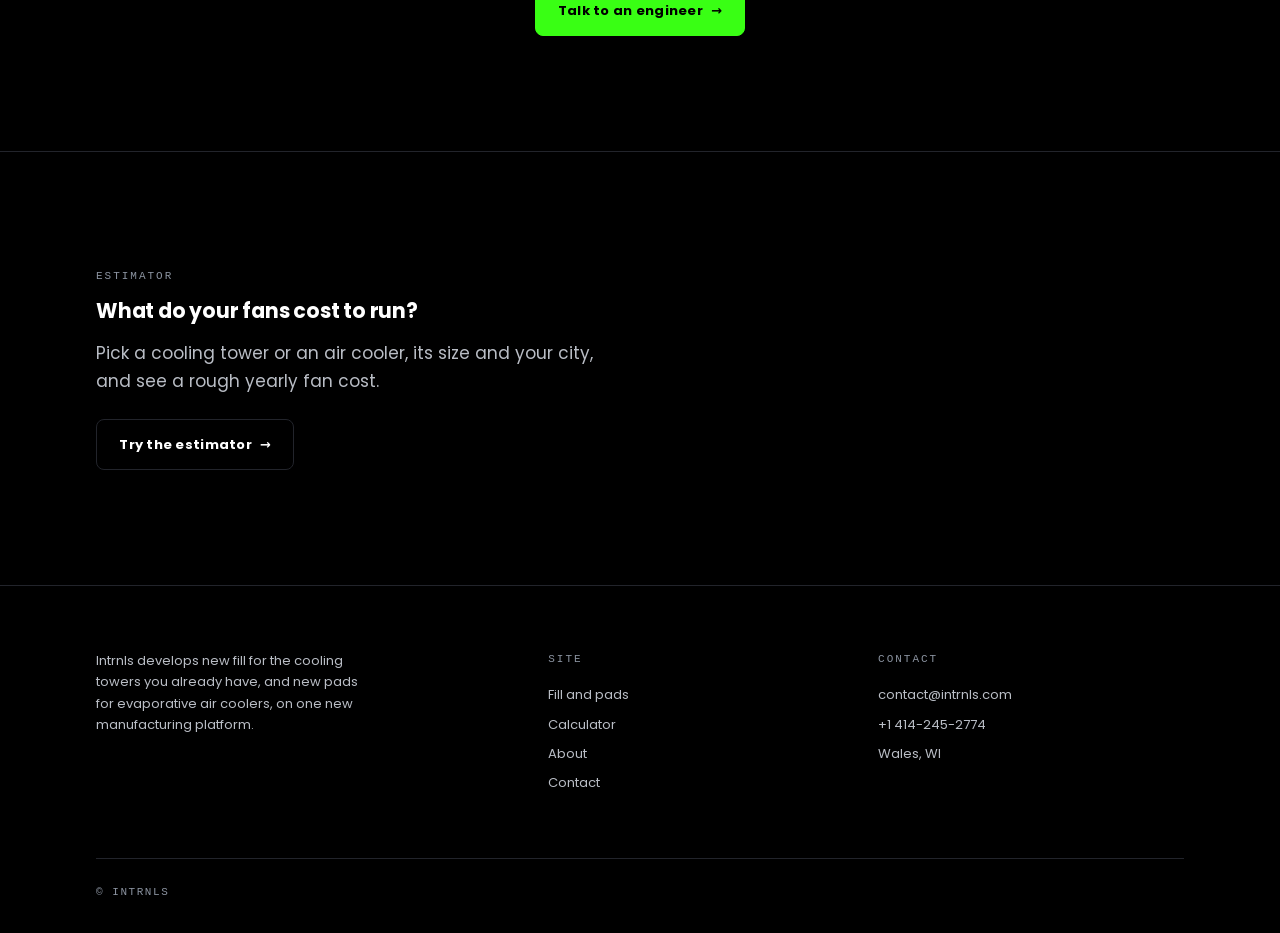
==== commit 593a28d2: "Home: shorter hero paragraph Co-Authored-By: Claude Opus 5.5 <noreply@anthropic.com>" ====
--- a/web/index.html
+++ b/web/index.html
@@ -95,7 +95,7 @@
       <span class="kicker" data-slot="hero-eyebrow">Cooling tower fill</span>
       <h1 class="h1" id="hero-h" data-slot="hero-headline">Everything interesting happens on the inside.</h1>
       <div class="hero-foot">
-        <p class="lede" data-slot="hero-standfirst">Cooling tower fill hasn&rsquo;t changed in decades. Our evaporative media goes into the tower you already have and moves the same air and water for less fan work. We develop the material and design the geometry.</p>
+        <p class="lede" data-slot="hero-standfirst">Cooling tower fill hasn&rsquo;t changed in decades. Our evaporative media goes into the tower you already have and moves the same air and water for less fan work.</p>
         <div class="hero-actions">
           <a class="btn btn-go" href="contact.html" data-slot="cta-button">Talk to an engineer <span class="arw" aria-hidden="true">&rarr;</span></a>
         </div>
